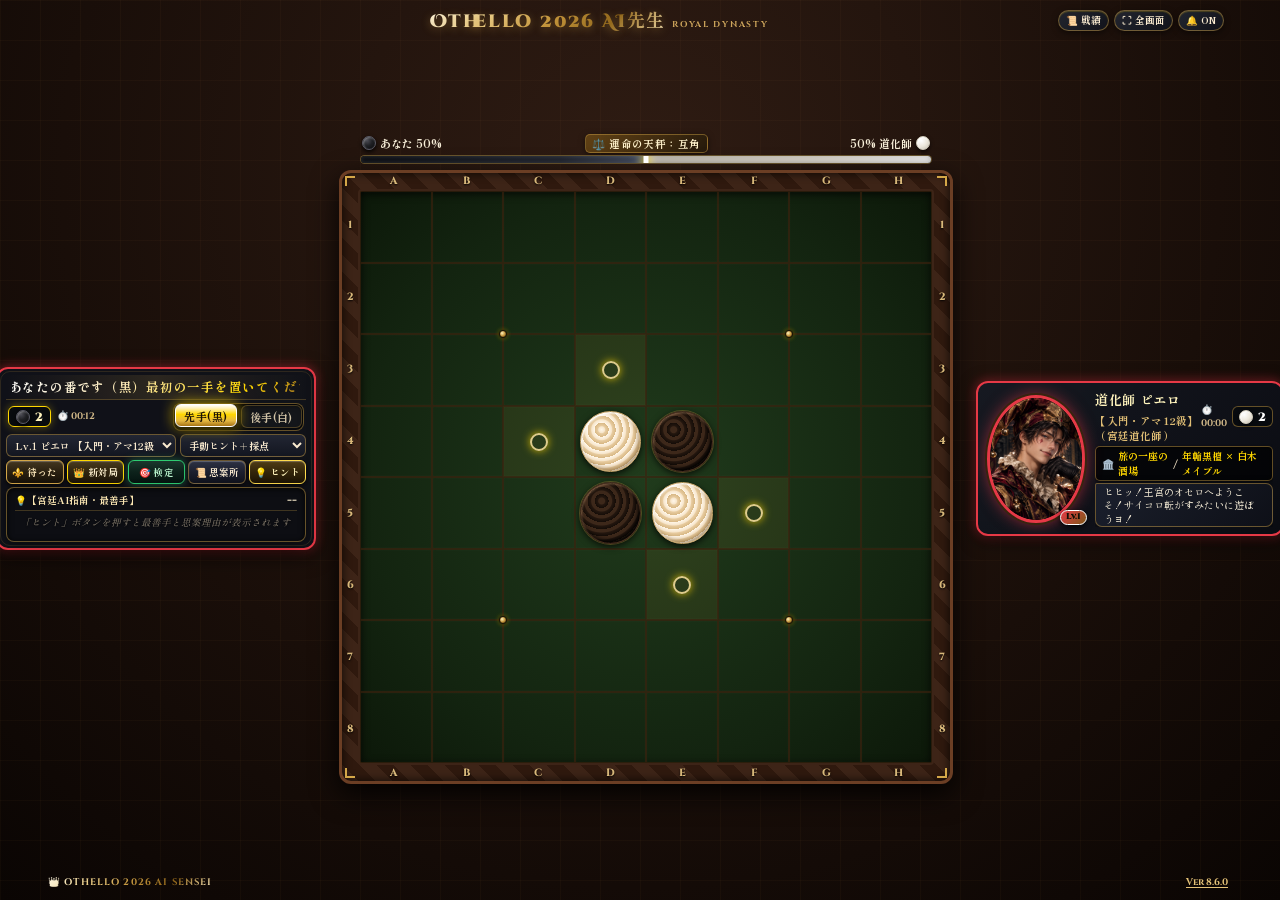
==== index.html @ 52657ac7 "Add files via upload" ====
<!-- ==========================================================================
  【オセロプログラム メインHTML構造】
  ファイル名: othello_ai_sensei.html
  バージョン: Ver 8.6.0 (2026/10/20)
  
  [Ver 8.6.0] 2026/10/20 更新内容:
  - 【プレイヤー即時着手・宮廷思案所全面体系化＆豪傑名鑑エディション】
  - 天秤ゲージのプレイヤー石・相手石を立体ミニ石コンポーネント化し、反転バグを根絶。
  - 対戦相手ゾーンから不要ボタンを撤去し、スマホ画面でのセリフ欠けを完全解消。
  - 「思案中バッジ」をアバター足元の中央へ移設。
  - 宮廷思案所を「操作体系」「序中終盤の心得」「五大奥義」「豪傑画像名鑑」「用語宝典」の5大体系へ全面刷新。
========================================================================== -->

<!DOCTYPE html>
<html lang="ja">
<head>
    <meta charset="UTF-8">
    <meta name="viewport" content="width=device-width, initial-scale=1.0, maximum-scale=1.0, user-scalable=no, viewport-fit=cover">
    <title>Othello 2026 AI先生 - Royal Dynasty Edition</title>

    <!-- 高品位フォント：Cinzel ＋ しっぽり明朝 -->
    <link rel="preconnect" href="https://fonts.googleapis.com">
    <link rel="preconnect" href="https://fonts.gstatic.com">
    <link href="https://fonts.googleapis.com/css2?family=Cinzel:wght@600;700;800;900&family=Cinzel+Decorative:wght@700;900&family=Shippori+Mincho:wght@500;600;700;800;900&display=swap" rel="stylesheet">

    <!-- 外部スタイルシート（完全独立） -->
    <link rel="stylesheet" href="othello_ai_sensei_css.css">
</head>

<body class="stage-theme-1">

    <audio id="bgmAudio" src="the king's entry1.mp3" loop preload="auto"></audio>

    <!-- ミニ解説ポップアップコンテナ -->
    <div id="termPopup" class="term-popup" style="display: none;">
        <div class="term-popup-header">
            <span class="term-popup-title" id="termPopupTitle">💡 用語解説</span>
            <span class="term-popup-close" id="termPopupClose">✕</span>
        </div>
        <div class="term-popup-body" id="termPopupBody">解説テキスト</div>
        <div class="term-popup-actions">
            <button type="button" class="term-popup-drill-btn" id="termPopupDrillBtn">検定で特訓 🎯</button>
            <span class="term-popup-more" id="termPopupMore">思案所宝典へ ➔</span>
        </div>
    </div>

    <header>
        <div class="header-left-space"></div>
        <div class="header-title-wrap">
            <h1 class="main-header-title">Othello 2026 AI先生</h1>
            <span class="header-subtitle">Royal Dynasty</span>
        </div>
        <div class="header-actions">
            <button id="archiveOpenBtn" class="header-btn" type="button" aria-label="戦績録を開く">
                <span>📜</span>
                <span>戦績</span>
            </button>
            <button id="fullscreenBtn" class="header-btn" type="button" aria-label="全画面切替">
                <span id="fsIcon">⛶</span>
                <span id="fsText">全画面</span>
            </button>
            <button id="soundToggleBtn" class="header-btn" type="button" aria-label="音声切替">
                <span id="soundIcon">🔔</span>
                <span id="soundText">ON</span>
            </button>
        </div>
    </header>

    <div class="app-container">
        
        <!-- ゾーン①：対戦相手ゾーン（縦長オーバル肖像＆2行セリフ対応＆アバタータップ人物伝） -->
        <div class="opponent-zone" id="opponentZone">
            <div class="opponent-avatar-wrap" id="opponentAvatarWrap" title="肖像画をタップして人物伝・攻略指南を見る">
                <div class="voice-wave-ring wave-1"></div>
                <div class="voice-wave-ring wave-2"></div>
                <div class="opponent-avatar-frame" id="opponentAvatarFrame">
                    <div class="avatar-img-box" id="avatarImgBox"></div>
                </div>
                <div class="opponent-rank-badge" id="opponentRankBadge">Lv.1</div>
                <div class="opponent-thinking-badge" id="opponentThinkingBadge">⏱️ 思案中...</div>
            </div>

            <div class="opponent-info-wrap">
                <div class="opponent-header-row">
                    <div class="opponent-name-group">
                        <span class="opponent-name" id="opponentName">道化師 ピエロ</span>
                        <span class="opponent-title" id="opponentTitle">【入門・アマ12級】</span>
                    </div>
                    <div class="opponent-stats-group">
                        <span class="opponent-timer" id="opponentTime" title="相手の総消費思考時間">⏱️ 00:00</span>
                        <div class="opponent-score-badge">
                            <div class="mini-piece-stone piece-white" id="opponentPieceIcon"></div>
                            <span id="opponentScore">2</span>
                        </div>
                    </div>
                </div>
                <div class="stage-material-badge" id="stageMaterialBadge">
                    🏛️ <span id="badgeSalonName">旅の酒場</span> / <span id="badgeMaterial">黒檀 × 白木</span>
                </div>
                <div class="opponent-speech-bubble" id="opponentSpeech">
                    <span id="speechText">ヒヒッ！王宮のオセロへようこそ！お手柔らかにネ！</span>
                </div>
            </div>
        </div>

        <!-- ゾーン②：盤面ゾーン -->
        <div class="board-zone">
            <!-- 天秤ゲージ（立体ミニ石コンポーネント化により白黒反転バグ根絶） -->
            <div class="battle-gauge-container gauge-player-black" id="battleGaugeContainer">
                <div class="battle-gauge-header">
                    <span id="battleStatPlayer" class="battle-stat-tag">
                        <div class="mini-piece-stone piece-black" id="battlePiecePlayer"></div>
                        <span id="battleStatPlayerText">あなた 50%</span>
                    </span>
                    <span class="battle-badge" id="battleSituationBadge">⚖️ 運命の天秤：互角</span>
                    <span id="battleStatOpponent" class="battle-stat-tag">
                        <span id="battleStatOpponentText">50% ピエロ</span>
                        <div class="mini-piece-stone piece-white" id="battlePieceOpponent"></div>
                    </span>
                </div>
                <div class="battle-track">
                    <div class="battle-center-mark"></div>
                    <div class="battle-power-player" id="battlePowerPlayer" style="width: 50%;"></div>
                    <div class="battle-power-opponent" id="battlePowerOpponent"></div>
                    <div class="battle-clash-spark" id="battleClashSpark" style="left: 50%;"></div>
                </div>
            </div>

            <div class="dynasty-board-chassis" id="boardChassis">
                <div class="corner-ornament corner-tl"></div>
                <div class="corner-ornament corner-tr"></div>
                <div class="corner-ornament corner-bl"></div>
                <div class="corner-ornament corner-br"></div>
                <div id="moveToast" class="move-toast"></div>
                
                <div class="stage-curtain-banner" id="stageCurtainBanner">
                    <div class="banner-stage-label" id="curtainStageLabel">STAGE 1</div>
                    <div class="banner-salon-title" id="curtainSalonTitle">旅の一座の酒場</div>
                    <div class="banner-relic-sub" id="curtainRelicSub">盤面：オリーブ木目卓 / 石：年輪黒檀 × 白木メイプル</div>
                </div>

                <div id="board">
                    <div class="board-star-dot star-c3"></div>
                    <div class="board-star-dot star-f3"></div>
                    <div class="board-star-dot star-c6"></div>
                    <div class="board-star-dot star-f6"></div>
                </div>
            </div>

            <!-- 📖 盤面動的ビジュアル講義コントロールカード（盤面位置完全固定） -->
            <div class="lecture-control-card" id="lectureControlCard">
                <div class="lecture-header-nav">
                    <div class="lecture-topic-badge" id="lectureTopicBadge">📖 【第1奥義：Xマスの罠と角防衛】盤面講義</div>
                    <span class="lecture-step-indicator" id="lectureStepIndicator">ステップ 0 / 2</span>
                </div>
                <div class="lecture-body-box">
                    <div class="lecture-title-text" id="lectureTitleText">⚠️ 講義：Xマスの罠と角防衛のメカニズム</div>
                    <div class="lecture-desc-text" id="lectureDescText">盤面上で角の斜め前（B2）に打ってしまうと何が起きるか、実演を見てみましょう。</div>
                    <div class="lecture-explain-box" id="lectureExplainBox" style="display:none;"></div>
                </div>
                <div class="lecture-actions-bar">
                    <button type="button" class="lecture-btn-action btn-lecture-play" id="btnLecturePlay" onclick="playCurrentLectureStep()">▶ 実演を再生</button>
                    <button type="button" class="lecture-btn-action btn-lecture-reset" id="btnLectureReset" onclick="resetCurrentLecture()">↺ 最初から</button>
                    <button type="button" class="lecture-btn-action btn-lecture-to-drill" id="btnLectureToDrill" onclick="proceedToDrillFromLecture()">🎯 この奥義の検定を解く ▶</button>
                    <button type="button" class="lecture-btn-action btn-lecture-exit" id="btnLectureExit" onclick="exitLectureMode()">✕ 講義を終了</button>
                </div>
            </div>

            <!-- 🎯 宮廷次の一手検定：盤面解答カード -->
            <div class="drill-control-card" id="drillControlCard">
                <div class="drill-header-nav">
                    <div class="drill-topic-badge" id="drillTopicBadge">🎯 【Xマスの罠と角防衛】（第 1 問 / 全 15 問・基本形）</div>
                    <div class="drill-diff-badge" id="drillDiffBadge">初級・アマ10級</div>
                </div>

                <div class="drill-question-box">
                    <div id="drillQuestionText">Q. 白に角（A1）を献上しない、安全な内側のマスを選んでください（盤面タップ）。</div>
                    <div class="drill-question-sub" id="drillQuestionSub">手番：あなたの黒番（⚫）</div>
                </div>

                <div class="drill-feedback-box" id="drillFeedbackBox">
                    <div id="drillFeedbackTitle" style="font-weight:900; margin-bottom:3px; color:#ffd700;">正解！🎉 完璧な着手理由です！</div>
                    <div id="drillFeedbackReason">解説文が入ります</div>
                </div>

                <div class="drill-actions-bar">
                    <button type="button" class="drill-btn-action drill-btn-retry" id="btnDrillRetry" onclick="resetCurrentDrill()">もう一度やり直す ↺</button>
                    <button type="button" class="drill-btn-action drill-btn-lecture" id="btnDrillBackToLecture" onclick="returnToLectureFromDrill()">📖 盤面講義を見る</button>
                    <button type="button" class="drill-btn-action drill-btn-next-question" id="btnDrillNextQuestion" onclick="advanceNextDrillQuestion()">次の問題へ進む ▶</button>
                    <button type="button" class="drill-btn-action drill-btn-list" id="btnDrillList" onclick="openDrillCourseModal()">検定コース一覧 📋</button>
                    <button type="button" class="drill-btn-action drill-btn-exit" id="btnDrillExit" onclick="exitDrillMode()">対局に戻る ✕</button>
                </div>
            </div>
        </div>

        <!-- ゾーン③：操作ゾーン -->
        <div class="player-control-zone">
            <div class="royal-card" id="normalControlCard">
                <div class="player-status-banner">
                    <div id="status" class="status-human-turn">👑 あなたの番です（黒）最初の一手を置いてください</div>
                </div>

                <div class="player-sub-row">
                    <div class="player-stats-group">
                        <div class="player-score-badge">
                            <div class="mini-piece-stone piece-black" id="playerPieceIcon"></div>
                            <span id="playerScore">2</span>
                        </div>
                        <span class="player-timer" id="playerTime">⏱️ 00:00</span>
                    </div>
                    <div class="color-selector">
                        <button type="button" class="color-btn active" id="btnPlayerBlack">先手(黒)</button>
                        <button type="button" class="color-btn" id="btnPlayerWhite">後手(白)</button>
                    </div>
                </div>

                <div class="action-grid-row1">
                    <select id="characterSelect" aria-label="対戦相手の選択">
                        <option value="1" selected>Lv.1 ピエロ 【入門・アマ12級】</option>
                        <option value="2">Lv.2 コレット 【初級入門・アマ9級】</option>
                        <option value="3">Lv.3 ルカ 【初級・アマ7級】</option>
                        <option value="4">Lv.4 ニコラ 【初中級・アマ4級】</option>
                        <option value="5">Lv.5 ローラン 【中級・アマ2級】</option>
                        <option value="6">Lv.6 ジュリアン 【中上級・アマ1級】</option>
                        <option value="7">Lv.7 エリザベート 【上級・アマ初段】</option>
                        <option value="8">Lv.8 フェルディナント 【強豪有段・アマ三段】</option>
                        <option value="9">Lv.9 ヴォルフガング 【宮廷最強・アマ五段】</option>
                        <option value="10">Lv.10 オルレアン 【神域・全国名人】</option>
                    </select>

                    <select id="hintMode" aria-label="学習モード">
                        <option value="manual" selected>手動ヒント＋採点</option>
                        <option value="always">常時ヒント＋採点</option>
                        <option value="off">完全OFF(真剣勝負)</option>
                    </select>
                </div>

                <div class="action-grid-row2">
                    <button id="undoButton" class="btn-royal" type="button">⚜️ 待った</button>
                    <button id="restartButton" class="btn-royal" type="button">👑 新対局</button>
                    <button id="btnOpenDrillMain" class="btn-royal" type="button" onclick="openDrillCourseModal()">🎯 検定</button>
                    <button id="guideButton" class="btn-royal" type="button">📜 思案所</button>
                    <button id="hintButton" class="btn-royal" type="button">💡 ヒント</button>
                </div>

                <div class="hint-fixed-display" id="hintFixedDisplay">
                    <div class="hint-fixed-header">
                        <div class="hint-badge-tag" id="hintBadgeTag">💡【宮廷AI指南・最善手】</div>
                        <div class="hint-target-coord" id="hintCoordText">--</div>
                    </div>
                    <div class="hint-elegant-gold-text" id="hintBodyText">
                        <div class="hint-placeholder-text">「ヒント」ボタンを押すと最善手と思案理由が表示されます</div>
                    </div>
                </div>
            </div>

            <!-- 棋譜検証パネル -->
            <div class="review-mode-panel" id="reviewModePanel">
                <div class="review-header-row">
                    <div class="review-step-label">🔍【棋譜検証モード】</div>
                    <div class="review-turn-info" id="reviewTurnInfo">第 0 手 / 全 0 手</div>
                </div>
                <div class="review-context-box" id="reviewContextBox">
                    一手ずつ手筋を振り返り、前後の因果関係と正解手を検証できます。
                </div>
                <div class="review-controls-row1">
                    <button type="button" class="btn-review-nav" id="btnReviewPrev">◀ 1手前（Before）</button>
                    <button type="button" class="btn-review-nav" id="btnReviewNext">次の一手（After） ▶</button>
                </div>
                <div class="review-controls-row2">
                    <button type="button" class="btn-review-nav btn-jump-best" id="btnJumpGood">🎯 分岐点へ</button>
                    <button type="button" class="btn-review-nav btn-jump-bad" id="btnJumpBad">⚠️ 悪手へ</button>
                    <button type="button" class="btn-review-nav btn-review-exit" id="btnReviewExit">👑 会見へ戻る</button>
                </div>
            </div>
        </div>

    </div>

    <!-- 📜 豪傑人物伝・攻略指南モーダル（アバタータップで展開） -->
    <div id="charProfileModal" class="royal-result-modal">
        <div class="royal-result-card" style="max-width: 480px;">
            <div class="guide-header">
                <h2 id="profileCharNameHeader">道化師 ピエロ 人物伝</h2>
                <button type="button" class="modal-close-btn" onclick="closeCharProfileModal()">✕</button>
            </div>
            <div class="profile-modal-body">
                <div class="profile-avatar-row">
                    <div class="profile-avatar-frame" id="profileAvatarBox"></div>
                    <div class="profile-header-info">
                        <div class="profile-title-badge" id="profileTitleBadge">【入門・アマ12級】宮廷道化師</div>
                        <div class="profile-salon-badge" id="profileSalonBadge">🏛️ 旅の一座の酒場</div>
                        <div class="profile-material-badge" id="profileMaterialBadge">石：年輪黒檀 × 白木メイプル</div>
                    </div>
                </div>
                <div class="profile-card-section">
                    <div class="profile-section-title">👑【人物伝・生い立ち】</div>
                    <div class="profile-section-text" id="profileBioText">人物伝テキスト</div>
                </div>
                <div class="profile-card-section tactics-highlight">
                    <div class="profile-section-title">⚔️【棋風と攻略の指南】</div>
                    <div class="profile-section-text" id="profileTacticsText">攻略法テキスト</div>
                </div>
            </div>
            <div class="result-actions" style="margin-top: 10px;">
                <button type="button" class="result-btn-gold" onclick="closeCharProfileModal()">盤面に戻る ✕</button>
            </div>
        </div>
    </div>

    <!-- 📋 宮廷検定コース一覧モーダル（五大奥義カテゴリー階層フレーム） -->
    <div id="drillCourseModal" class="dynasty-overlay">
        <div class="dynasty-modal">
            <div class="guide-header">
                <h2>🎯 宮廷オセロアカデミー（講義 ＆ 五大奥義検定）</h2>
                <button type="button" class="modal-close-btn" onclick="closeDrillCourseModal()">✕</button>
            </div>
            <div style="font-size:11px; color:#ecd08c; margin-bottom:8px; line-height:1.5;">
                初心者が確実に上達できるよう、まずは<b>【📖 盤面講義】</b>で石の動きと理由を目で見て理解し、その後に<b>【🎯 検定問題（基本・反転・応用）】</b>で実戦力をチェックする二段階教育体系です。
            </div>
            <div class="drill-course-list" id="drillCourseList"></div>
        </div>
    </div>

    <!-- 🏆 免許皆伝・合格証モーダル -->
    <div id="drillCertificateModal" class="royal-result-modal">
        <div class="royal-result-card">
            <div class="cert-border-box">
                <div class="cert-header-title">🏆 免許皆伝・合格之証</div>
                <div class="cert-seal-badge">👑 宮廷オセロ検定 最高位初段</div>
                <p class="cert-body-text">
                    貴殿は宮廷が誇る五大奥義<br>
                    <b>【Xマスの防衛・壁の回避・至高の中割り・ウイング破り・パリティの独占】</b><br>
                    の全15問に及ぶ類題検定を見事完全制覇し、オセロの真髄を完全に体得したことをここに証します。
                </p>
                <div style="font-size:10px; color:#ffd700; font-weight:800; margin-top:6px;">
                    この知謀をもってすれば、神域たるLv.10老賢王オルレアンをも必ずや打ち破れましょう！
                </div>
            </div>
            <div class="result-actions">
                <button type="button" class="result-btn-gold" onclick="closeCertificateAndChallengeKing()">
                    👑 神域の老賢王オルレアン（Lv.10）に真剣勝負を挑む！
                </button>
                <button type="button" class="result-btn-dark" onclick="closeCertificateModal()">
                    対局盤面に戻る ✕
                </button>
            </div>
        </div>
    </div>

    <!-- 👑 王宮戦後会見モーダル -->
    <div id="royalResultModal" class="royal-result-modal">
        <div class="royal-result-card">
            <div class="result-main-title" id="resultMainTitle">👑 完全勝利 (VICTORY)</div>

            <div class="result-avatar-container">
                <div class="opponent-status-tag tag-opponent-surrendered" id="opponentStatusTag">
                    【対戦相手】道化師 ピエロ（降参・完敗）
                </div>
                <div class="result-avatar-frame" id="resultAvatarFrame"></div>
                <div class="result-char-name-badge" id="resultCharNameBadge">道化師 ピエロ 【入門・アマ12級】</div>
            </div>

            <div class="result-quote-card" id="resultQuoteBox">
                「参った参った〜！ さすが貴方様、完敗でゴザイマス！」
            </div>

            <div class="result-stats-card">
                <div class="stats-col">
                    <span class="stats-col-title">最終盤面制圧</span>
                    <span class="stats-col-val" id="resultStonesDetail">⚫ 42 vs 22 ⚪</span>
                </div>
                <div class="stats-col">
                    <span class="stats-col-title">費やした思考時間</span>
                    <span class="stats-col-val" id="resultTimesDetail">01:24 / 00:48</span>
                </div>
            </div>

            <!-- 📜 AI戦局総括ストーリータイムライン -->
            <div class="ai-tactics-carte">
                <div class="carte-header">
                    <span>📜 宮廷AI戦局総括（一局の航跡・ストーリー）</span>
                </div>
                
                <div class="carte-hint-advice" id="carteHintAdvice" style="display:none;"></div>

                <div id="carteStoryTimeline" class="carte-story-timeline"></div>
            </div>

            <div class="result-actions">
                <div class="result-main-btn-row">
                    <button type="button" class="result-btn-gold" id="btnResultAdvance" style="flex:1;">
                        <span id="btnAdvanceIcon">⚔️</span>
                        <span id="btnAdvanceText">次の強敵へ挑む</span>
                    </button>
                </div>
                <button type="button" class="result-btn-dark" id="btnStartReview">🔍 盤面をじっくり検証する（棋譜再生）</button>
                <button type="button" class="result-btn-dark" id="btnResultArchive" style="border-color:#ffd700; color:#fff4bd;">📜 王宮戦績録を開く（成績一覧）</button>
            </div>
        </div>
    </div>

    <!-- 👑 栄光の戴冠式モーダル -->
    <div id="endingModal" class="royal-result-modal">
        <div class="royal-result-card">
            <div class="ending-hero-title">🏆 GRAND TRIUMPH</div>
            <div style="font-size:13px; font-weight:800; color:#ffd700; margin-bottom:4px;">全宮廷10大豪傑制覇・栄光の戴冠式</div>
            <p style="font-size:11px; color:#e0d3bc; line-height:1.5; margin-bottom:8px;">
                AIの指南に一切頼ることなく、己の知謀のみで至高の老賢王オルレアンをも打ち破り、貴方様は王国の頂点たる「真のオセロ覇王」へと戴冠いたしました！
            </p>

            <div class="ending-tribute-grid">
                <div class="tribute-card">
                    <div class="tribute-img"><img src="images/char1.png" alt="ピエロ" onerror="this.src='';this.parentElement.textContent='🃏'"></div>
                    <div class="tribute-name">ピエロ</div>
                    <div class="tribute-msg">「本物の天才でゴザイマス！」</div>
                </div>
                <div class="tribute-card">
                    <div class="tribute-img"><img src="images/char2.png" alt="コレット" onerror="this.src='';this.parentElement.textContent='🎀'"></div>
                    <div class="tribute-name">コレット</div>
                    <div class="tribute-msg">「お城の歴史に残りますっ！」</div>
                </div>
                <div class="tribute-card">
                    <div class="tribute-img"><img src="images/char7.png" alt="ルカ" onerror="this.src='';this.parentElement.textContent='🌱'"></div>
                    <div class="tribute-name">ルカ</div>
                    <div class="tribute-msg">「最高の薔薇を捧げます！」</div>
                </div>
                <div class="tribute-card">
                    <div class="tribute-img"><img src="images/char8.png" alt="ニコラ" onerror="this.src='';this.parentElement.textContent='🔮'"></div>
                    <div class="tribute-name">ニコラ</div>
                    <div class="tribute-msg">「完全無欠の知の極致です！」</div>
                </div>
                <div class="tribute-card">
                    <div class="tribute-img"><img src="images/char3.png" alt="ローラン" onerror="this.src='';this.parentElement.textContent='⚔️'"></div>
                    <div class="tribute-name">ローラン</div>
                    <div class="tribute-msg">「我が剣を捧げよう！」</div>
                </div>
                <div class="tribute-card">
                    <div class="tribute-img"><img src="images/char9.png" alt="ジュリアン" onerror="this.src='';this.parentElement.textContent='🪕'"></div>
                    <div class="tribute-name">ジュリアン</div>
                    <div class="tribute-msg">「覇王の詩を歌い継ぎます。」</div>
                </div>
                <div class="tribute-card">
                    <div class="tribute-img"><img src="images/char4.png" alt="エリザベート" onerror="this.src='';this.parentElement.textContent='🌹'"></div>
                    <div class="tribute-name">エリザベート</div>
                    <div class="tribute-msg">「今宵は貴方様の宴ですわ。」</div>
                </div>
                <div class="tribute-card">
                    <div class="tribute-img"><img src="images/char10.png" alt="フェルディナント" onerror="this.src='';this.parentElement.textContent='🛡️'"></div>
                    <div class="tribute-name">フェルディナント</div>
                    <div class="tribute-msg">「王国全軍、貴殿に従おう！」</div>
                </div>
                <div class="tribute-card">
                    <div class="tribute-img"><img src="images/char5.png" alt="ヴォルフガング" onerror="this.src='';this.parentElement.textContent='📜'"></div>
                    <div class="tribute-name">ヴォルフガング</div>
                    <div class="tribute-msg">「冷徹な知略の極み、敬服す。」</div>
                </div>
                <div class="tribute-card">
                    <div class="tribute-img"><img src="images/char6.png" alt="オルレアン" onerror="this.src='';this.parentElement.textContent='👑'"></div>
                    <div class="tribute-name">オルレアン</div>
                    <div class="tribute-msg">「余の玉座を託そうぞ！」</div>
                </div>
            </div>

            <button type="button" class="result-btn-gold" id="btnRestartFromBeginning" style="width:100%;">
                👑 王国を巡る新たな旅へ（Lv.1 ピエロから凱旋対局）
            </button>
        </div>
    </div>

    <!-- 📜 王宮戦績録モーダル -->
    <div id="archiveOverlay" class="dynasty-overlay">
        <div id="archiveModal" class="dynasty-modal">
            <div class="guide-header">
                <h2>📜 王宮戦績録（Dynasty Archives）</h2>
                <button id="archiveCloseButton" class="modal-close-btn" type="button">✕</button>
            </div>

            <div class="archive-summary-container">
                <div class="archive-stats-row">
                    <div class="archive-stat-box">
                        <span class="archive-stat-lbl">通算戦績（自力勝率）</span>
                        <span class="archive-stat-val" id="archStatWinrate">0戦 0%</span>
                    </div>
                    <div class="archive-stat-box">
                        <span class="archive-stat-lbl">勝 - 敗 - 分</span>
                        <span class="archive-stat-val" id="archStatWld">0-0-0</span>
                    </div>
                    <div class="archive-stat-box">
                        <span class="archive-stat-lbl">現在 / 最高連勝</span>
                        <span class="archive-stat-val" id="archStatStreak">0 / 0連勝</span>
                    </div>
                    <div class="archive-stat-box">
                        <span class="archive-stat-lbl">平均最善手率</span>
                        <span class="archive-stat-val" id="archStatBestRate">0.0%</span>
                    </div>
                </div>

                <div style="font-size:10px; font-weight:800; color:#ffd700; margin-top:2px;">
                    ⚔️ 10大豪傑 真剣勝負（ヒントなし）完全制覇の勲章
                </div>
                <div class="archive-crown-grid" id="archiveCrownGrid"></div>
            </div>

            <div class="archive-toolbar">
                <div class="archive-toolbar-row1">
                    <select id="archFilterOpponent" aria-label="対戦相手フィルター">
                        <option value="all">全対戦相手</option>
                        <option value="1">Lv.1 ピエロ</option>
                        <option value="2">Lv.2 コレット</option>
                        <option value="3">Lv.3 ルカ</option>
                        <option value="4">Lv.4 ニコラ</option>
                        <option value="5">Lv.5 ローラン</option>
                        <option value="6">Lv.6 ジュリアン</option>
                        <option value="7">Lv.7 エリザベート</option>
                        <option value="8">Lv.8 フェルディナント</option>
                        <option value="9">Lv.9 ヴォルフガング</option>
                        <option value="10">Lv.10 オルレアン</option>
                    </select>

                    <select id="archFilterMode" aria-label="形式フィルター">
                        <option value="all">全挑戦形式</option>
                        <option value="genuine">⚔️ 真剣勝負のみ</option>
                        <option value="hinted">💡 指南受講のみ</option>
                    </select>
                </div>

                <div class="archive-toolbar-row2">
                    <div class="archive-toolbar-row2-left">
                        <select id="archFilterResult" aria-label="結果フィルター">
                            <option value="all">全勝敗</option>
                            <option value="win">👑 勝利のみ</option>
                            <option value="lose">🥀 敗北のみ</option>
                        </select>

                        <select id="archSortOrder" aria-label="ソート順">
                            <option value="date-desc">日時：新しい順 ▼</option>
                            <option value="date-asc">日時：古い順 ▲</option>
                            <option value="diff-desc">石差：大差順 ▼</option>
                            <option value="best-desc">精度：最善手率順 ▼</option>
                        </select>
                    </div>

                    <button type="button" class="btn-clear-archive" id="btnArchiveClear">🗑️ 履歴初期化</button>
                </div>
            </div>

            <div class="archive-table-wrap">
                <table class="archive-table">
                    <colgroup>
                        <col class="col-date">
                        <col class="col-opp">
                        <col class="col-color">
                        <col class="col-title">
                        <col class="col-score">
                        <col class="col-mode">
                        <col class="col-acc">
                        <col class="col-time">
                    </colgroup>
                    <thead>
                        <tr>
                            <th>対局日時</th>
                            <th>対戦相手</th>
                            <th>手番</th>
                            <th>勝敗・称号</th>
                            <th>スコア</th>
                            <th style="text-align:center;">形式</th>
                            <th>精度(AI一致)</th>
                            <th>時間 / 手数</th>
                        </tr>
                    </thead>
                    <tbody id="archiveTableBody"></tbody>
                </table>
            </div>
        </div>
    </div>

    <!-- 📜 宮廷思案所モーダル（5大体系タブ全面刷新） -->
    <div id="guideOverlay" class="dynasty-overlay">
        <div id="guideModal" class="dynasty-modal">
            <div class="guide-header">
                <h2>📜 宮廷思案所（Royal Compendium）</h2>
                <button id="guideCloseButton" class="modal-close-btn" type="button">✕</button>
            </div>
            <div class="manual-tabs">
                <button type="button" class="manual-tab-btn active" data-tab="tab-ops">👑 操作体系</button>
                <button type="button" class="manual-tab-btn" data-tab="tab-tips">📖 序中終盤の心得</button>
                <button type="button" class="manual-tab-btn" data-tab="tab-academy">🎯 五大奥義講義</button>
                <button type="button" class="manual-tab-btn" data-tab="tab-gallery">👥 豪傑名鑑</button>
                <button type="button" class="manual-tab-btn" data-tab="tab-terms">📚 用語・定石宝典</button>
            </div>
            
            <!-- 第1タブ【👑 操作体系と画面の歩き方】 -->
            <div id="tab-ops" class="manual-tab-content active">
                <div id="opsGuideContainer" class="guide-cards-list"></div>
            </div>

            <!-- 第2タブ【📖 初心者脱出！序中終盤の心得＆上達ロードマップ】 -->
            <div id="tab-tips" class="manual-tab-content">
                <div class="manual-card-highlight">
                    <div style="font-size:12px; font-weight:900; color:#ffd700; margin-bottom:4px;">
                        👑 初心者が最短で勝てるようになる「三段階の王道戦略」
                    </div>
                    <div style="font-size:10px; color:#f2e9d2; line-height:1.4;">
                        オセロは序盤、中盤、終盤で「目指すべきゴール」が180度変わります。この3つの心得を胸に刻むだけで、あなたの勝率は劇的に跳ね上がります。
                    </div>
                </div>
                <div id="strategyPhasesContainer" class="guide-cards-list" style="margin-top:8px;"></div>
                <div style="margin-top:10px;">
                    <div style="font-size:11.5px; font-weight:900; color:#ffd700; margin-bottom:5px;">
                        📈 初心者から神域（名人）への完全上達ロードマップ
                    </div>
                    <div id="strategyRoadmapContainer" class="roadmap-cards-list"></div>
                </div>
            </div>

            <!-- 第3タブ【🎯 五大奥義 盤面講義＆検定】 -->
            <div id="tab-academy" class="manual-tab-content">
                <div class="manual-card">
                    <div class="manual-card-title">
                        <span>⚠️ 第1奥義：Xマスの罠と角防衛</span>
                        <button type="button" class="btn-inline-drill" onclick="startLectureMode('lec-1')">盤面講義を見る 📖</button>
                    </div>
                    <div>角が空いている時に斜め前（Xマス）に打つと相手に角を献上してしまいます。盤面でアニメーション実演を見ながら理由を学びましょう。</div>
                </div>
                <div class="manual-card">
                    <div class="manual-card-title">
                        <span>🧱 第2奥義：壁の回避と外側警戒</span>
                        <button type="button" class="btn-inline-drill" onclick="startLectureMode('lec-2')">盤面講義を見る 📖</button>
                    </div>
                    <div>石をたくさん取ると外側に一直線の「壁」ができ、相手の足場を急増させてしまいます。盤面で危険性を体感します。</div>
                </div>
                <div class="manual-card">
                    <div class="manual-card-title">
                        <span>🌱 第3奥義：至高の手筋「中割り」</span>
                        <button type="button" class="btn-inline-drill" onclick="startLectureMode('lec-3')">盤面講義を見る 📖</button>
                    </div>
                    <div>内側の石だけを1枚めくり、相手の選択肢をゼロへと追い込むオセロ最強の基本手筋の神髄を盤面で学びます。</div>
                </div>
                <div class="manual-card">
                    <div class="manual-card-title">
                        <span>💎 第4奥義：Cマスの罠とウイング破り</span>
                        <button type="button" class="btn-inline-drill" onclick="startLectureMode('lec-4')">盤面講義を見る 📖</button>
                    </div>
                    <div>相手のウイングの隙間にあえてCマスからクサビを打ち込み、角を確定強奪する高度な辺の攻防を実演します。</div>
                </div>
                <div class="manual-card">
                    <div class="manual-card-title">
                        <span>⚖️ 第5奥義：終盤の絶対法則「パリティ」</span>
                        <button type="button" class="btn-inline-drill" onclick="startLectureMode('lec-5')">盤面講義を見る 📖</button>
                    </div>
                    <div>「偶数空きは相手から、奇数空きは自分から」。終盤の最後の一手を独占する必勝の偶数理論を盤面で実演します。</div>
                </div>
            </div>

            <!-- 第4タブ【👥 宮廷豪傑名鑑（全10豪傑 画像入り一覧ギャラリー）】 -->
            <div id="tab-gallery" class="manual-tab-content">
                <div style="font-size:11px; color:#ecd08c; margin-bottom:8px;">
                    王宮に集う全10大豪傑の肖像画名鑑です。「対戦する ⚔️」を押すと、その豪傑と即座に対局できます。
                </div>
                <div id="charGalleryList" class="char-gallery-grid"></div>
            </div>

            <!-- 第5タブ【📚 オセロ用語・定石の宝典】 -->
            <div id="tab-terms" class="manual-tab-content">
                <div class="manual-card" id="term-sec-board">
                    <div class="manual-card-title">
                        <span>🎯 盤面エリアの名称と急所</span>
                        <button type="button" class="btn-inline-drill" onclick="startLectureMode('lec-1')">講義 📖</button>
                    </div>
                    <div style="margin-bottom:6px;">
                        <b>👑 四隅（角・隅）：</b>A1, A8, H1, H8の4箇所。一度取ると絶対に相手にひっくり返されない、オセロ最大の要塞。
                    </div>
                    <div style="margin-bottom:6px;">
                        <b>⚠️ Xマス（エックス）：</b>B2, G2, B7, G7の4箇所。角の斜め前にある最危険マス。角が空いている時にここに打つと、相手に角を即座に取られてしまいます。
                    </div>
                    <div>
                        <b>⚠️ Cマス（シー）：</b>角に縦横で隣接する8箇所（A2, B1, G1, H2等）。不用意に打つと相手に角へ潜り込む足場を与えてしまいます。
                    </div>
                </div>

                <div class="manual-card" id="term-sec-tactics">
                    <div class="manual-card-title">
                        <span>⚔️ オセロ戦術の専門用語</span>
                        <button type="button" class="btn-inline-drill" onclick="startLectureMode('lec-3')">講義 📖</button>
                    </div>
                    <div style="margin-bottom:6px;">
                        <b>🌱 中割り（なかわり）：</b>既に相手の石に囲まれている「内側の石」だけを返す着手。外側に自分の石が露出しないため、相手に打てるマスを与えません。
                    </div>
                    <div style="margin-bottom:6px;">
                        <b>🧱 壁（かべ）：</b>外側に自分の石がずらりと一直線に並んでしまうこと。相手に無数の足場を与えてしまうため、敗着の典型とされます。
                    </div>
                    <div style="margin-bottom:6px;">
                        <b>📉 開放度（かいほうど）：</b>打った石の周りにある「空きマスの数」。開放度が低い手ほど好手とされます。
                    </div>
                    <div>
                        <b>⚖️ パリティ（偶数理論）：</b>オセロ終盤の絶対法則。偶数空きエリアは相手に先に打たせ、奇数空きエリアは自分が先に打つことで最後の一手を独占できます。
                    </div>
                </div>
            </div>
        </div>
    </div>

    <!-- 歴代バージョン年代記 -->
    <div id="versionOverlay" class="dynasty-overlay">
        <div id="versionModal" class="dynasty-modal">
            <div class="guide-header">
                <h2>📜 歴代バージョン年代記（Chronicle）</h2>
                <button id="versionCloseButton" class="modal-close-btn" type="button">✕</button>
            </div>
            <div class="chronicle-timeline" id="chronicleTimeline"></div>
        </div>
    </div>

    <!-- フッター -->
    <footer class="app-footer">
        <div class="footer-brand"><span>👑 OTHELLO 2026 AI SENSEI</span></div>
        <div class="footer-version" id="versionBadge" title="歴代バージョン年代記を開く">Ver 8.6.0</div>
    </footer>

    <div class="bottom-safe-space"></div>

    <!-- 外部スクリプト読み込み（データモジュール ➔ ロジック本体） -->
    <script src="othello_data.js"></script>
    <script src="othello_ai_sensei_js.js"></script>
</body>
</html>
---- othello_ai_sensei_css.css ----
/* ==========================================================================
  【オセロプログラム スタイルシート（バロック王朝美術デザイン）】
  ファイル名: othello_ai_sensei_css.css
  バージョン: Ver 8.6.0 (2026/10/20)
  
  [Ver 8.6.0] 2026/10/20 更新内容:
  - 【プレイヤー即時着手・宮廷思案所全面体系化＆豪傑名鑑エディション】
  - 「⏱️ 思案中...」バッジの配置をアバター足元の中央（Lvバッジと非干渉）へ移設。
  - 対戦相手ゾーンのセリフ枠を flex-shrink: 0 化し、スマホ画面でのセリフ欠け・潰れを完全解消。
  - 盤面講義コントロールカードの全体高さを固定枠化し、解説スクロールによる盤面上下動を完全根絶。
  - 宮廷思案所新体系（操作体系、序中終盤の心得、上達ロードマップ、豪傑名鑑ギャラリー）のスタイルを追加。
  - 天秤ゲージの立体ミニ石（.mini-piece-stone）のコンポーネント配置を最適化。
========================================================================== */

* {
    box-sizing: border-box;
    margin: 0;
    padding: 0;
    -webkit-tap-highlight-color: transparent;
    user-select: none;
    -webkit-user-select: none;
}

:root {
    --royal-gold: linear-gradient(135deg, #fff9e6 0%, #ecd08c 25%, #c5973e 50%, #8c6218 75%, #f7e6ba 100%);
    --royal-gold-bright: linear-gradient(135deg, #ffffff 0%, #fae6b2 40%, #ffd700 80%, #aa7a22 100%);
    --pure-gold-btn: linear-gradient(180deg, #ffffff 0%, #fff1ba 15%, #ffd700 45%, #e5b842 75%, #a67314 100%);
    --gold-border: rgba(212, 167, 72, 0.45);
    --gold-glow: rgba(212, 167, 72, 0.35);
    --panel-bg: rgba(16, 19, 26, 0.94);
    --amber-accent: #e5b842;
    --frame-pad: clamp(8px, 2.2vw, 16px);
    --char-accent: #e63946;
    --char-glow: rgba(230, 57, 70, 0.65);
    --dynasty-bg: radial-gradient(circle at 50% 15%, #181c26 0%, #0c0e14 50%, #050508 100%);

    /* ステージ動的バインド変数（Lv.1 デフォルト） */
    --st-bg-pattern: linear-gradient(rgba(255, 180, 100, 0.05) 1px, transparent 1px), linear-gradient(90deg, rgba(255, 180, 100, 0.05) 1px, transparent 1px);
    --st-bg-size: 40px 40px;
    --st-chassis-bg: repeating-linear-gradient(45deg, #3d2417, #3d2417 12px, #2f190e 12px, #2f190e 24px);
    --st-chassis-border: 3px solid #6b3e24;
    --st-chassis-shadow: 0 10px 28px rgba(0,0,0,0.9), inset 0 0 10px rgba(0,0,0,0.8);
    --st-board-bg: radial-gradient(circle at 50% 50%, #203b1c 0%, #132410 70%, #0c1809 100%);
    --st-board-border: #3d2417;
    --st-board-shadow: inset 0 2px 10px rgba(0, 0, 0, 0.9);
    --st-cell-border: rgba(60, 35, 15, 0.65);
    --st-b-stone-bg: repeating-radial-gradient(circle at 35% 30%, #3d281a 0px, #3d281a 3px, #23160e 4px, #150d08 7px);
    --st-b-stone-shadow: inset 1px 1.5px 2px rgba(255, 200, 150, 0.3), inset -2px -2.5px 4px rgba(0,0,0,0.95), 0 0 0 1px rgba(212,167,72,0.3);
    --st-b-stone-border: 1px solid #4a3020;
    --st-w-stone-bg: repeating-radial-gradient(circle at 35% 30%, #fff6e8 0px, #f7e6cc 3px, #e7cb9f 4px, #d8b885 7px);
    --st-w-stone-shadow: inset 1px 1.5px 2px #ffffff, inset -2px -2.5px 4px rgba(110, 80, 40, 0.5);
    --st-w-stone-border: 1px solid #c9a76d;
    --st-edge-rim: linear-gradient(90deg, #1b1109 0%, #3b2518 49%, #b59261 51%, #fcedd7 100%);
}

::-webkit-scrollbar { width: 5px; height: 5px; }
::-webkit-scrollbar-track { background: rgba(8, 10, 15, 0.7); border-radius: 4px; }
::-webkit-scrollbar-thumb { background: linear-gradient(180deg, #c5973e 0%, #684814 100%); border-radius: 4px; border: 1px solid rgba(255, 240, 200, 0.2); }

html, body {
    width: 100%; height: 100%; height: 100dvh; max-height: 100dvh;
    overflow: hidden; overscroll-behavior: none; touch-action: manipulation;
    background: var(--dynasty-bg); color: #f7eed8;
    font-family: 'Shippori Mincho', "Yu Mincho", "Hiragino Mincho ProN", serif;
    -webkit-font-smoothing: antialiased; transition: background 0.8s ease-in-out;
    position: fixed; inset: 0;
}

body {
    display: flex; flex-direction: column; justify-content: space-between; align-items: center;
    padding: env(safe-area-inset-top, 2px) env(safe-area-inset-right, 2px) 0 env(safe-area-inset-left, 2px);
    position: relative;
}

body.modal-open-lock { overflow: hidden !important; touch-action: none !important; }

body::before {
    content: ""; position: fixed; inset: 0; background-image: var(--st-bg-pattern);
    background-size: var(--st-bg-size); pointer-events: none; z-index: 0;
    transition: all 0.8s ease; opacity: 0.6;
}

/* 全10ステージ美術テーマ（集約最適化版） */
body.stage-theme-1 {
    --dynasty-bg: radial-gradient(circle at 50% 20%, #2f1c13 0%, #190e09 60%, #0a0503 100%);
    --st-bg-pattern: linear-gradient(rgba(255, 180, 100, 0.05) 1px, transparent 1px), linear-gradient(90deg, rgba(255, 180, 100, 0.05) 1px, transparent 1px);
    --st-bg-size: 40px 40px; --st-chassis-bg: repeating-linear-gradient(45deg, #3d2417, #3d2417 12px, #2f190e 12px, #2f190e 24px);
    --st-chassis-border: 3px solid #6b3e24; --st-board-bg: radial-gradient(circle at 50% 50%, #203b1c 0%, #132410 70%, #0c1809 100%);
    --st-board-border: #3d2417; --st-cell-border: rgba(60, 35, 15, 0.65);
    --st-b-stone-bg: repeating-radial-gradient(circle at 35% 30%, #3d281a 0px, #3d281a 3px, #23160e 4px, #150d08 7px);
    --st-b-stone-border: 1px solid #4a3020; --st-w-stone-bg: repeating-radial-gradient(circle at 35% 30%, #fff6e8 0px, #f7e6cc 3px, #e7cb9f 4px, #d8b885 7px);
    --st-w-stone-border: 1px solid #c9a76d; --st-edge-rim: linear-gradient(90deg, #1b1109 0%, #3b2518 49%, #b59261 51%, #fcedd7 100%);
}

body.stage-theme-2 {
    --dynasty-bg: radial-gradient(circle at 50% 15%, #102a28 0%, #081a18 55%, #030c0b 100%);
    --st-bg-pattern: radial-gradient(circle at 50% 50%, rgba(42, 157, 143, 0.12) 2px, transparent 2px);
    --st-bg-size: 28px 28px; --st-chassis-bg: linear-gradient(135deg, #1e3a35 0%, #10221f 50%, #0a1715 100%);
    --st-chassis-border: 3px solid #36665c; --st-board-bg: radial-gradient(circle at 50% 50%, #1e4d46 0%, #133630 70%, #0b221e 100%);
    --st-board-border: #0c1a17; --st-cell-border: rgba(30, 80, 70, 0.6);
    --st-b-stone-bg: radial-gradient(circle at 35% 25%, #3c4f52 0%, #192325 35%, #080d0e 80%);
    --st-b-stone-border: 1px solid rgba(80, 140, 130, 0.5); --st-w-stone-bg: radial-gradient(circle at 35% 25%, #ffffff 0%, #f2faf8 40%, #cce5df 80%, #a8cfc6 100%);
    --st-w-stone-border: 1px solid #d4ece5; --st-edge-rim: linear-gradient(90deg, #091312 0%, #1b332f 49%, #62968b 51%, #f0faf7 100%);
}

body.stage-theme-3 {
    --dynasty-bg: radial-gradient(circle at 50% 20%, #162a1c 0%, #0c1810 60%, #040805 100%);
    --st-bg-pattern: radial-gradient(circle at 50% 50%, rgba(82, 183, 136, 0.1) 2px, transparent 2px);
    --st-bg-size: 32px 32px; --st-chassis-bg: linear-gradient(135deg, #2d4a36 0%, #1b2e21 50%, #0e1a12 100%);
    --st-chassis-border: 3px solid #407553; --st-board-bg: radial-gradient(circle at 50% 50%, #244630 0%, #162e1f 70%, #0a170f 100%);
    --st-board-border: #122418; --st-cell-border: rgba(45, 95, 60, 0.6);
    --st-b-stone-bg: radial-gradient(circle at 35% 25%, #2d5a3f 0%, #143020 45%, #05120a 90%);
    --st-b-stone-border: 1.5px solid #3b7a54; --st-w-stone-bg: radial-gradient(circle at 35% 25%, #ffffff 0%, #f7f3e4 35%, #eedfa6 75%, #d6bd6d 100%);
    --st-w-stone-border: 1.5px solid #ebd793; --st-edge-rim: linear-gradient(90deg, #07140c 0%, #1f422b 49%, #5db37e 51%, #f4faee 100%);
}

body.stage-theme-4 {
    --dynasty-bg: radial-gradient(circle at 50% 15%, #231633 0%, #120a1c 55%, #06020b 100%);
    --st-bg-pattern: linear-gradient(45deg, rgba(175, 110, 255, 0.06) 25%, transparent 25%, transparent 75%, rgba(175, 110, 255, 0.06) 75%);
    --st-bg-size: 36px 36px; --st-chassis-bg: linear-gradient(135deg, #372350 0%, #1e112e 50%, #0d0614 100%);
    --st-chassis-border: 3px solid #6c429c; --st-board-bg: radial-gradient(circle at 50% 50%, #2f1d44 0%, #1c0f2a 70%, #0c0513 100%);
    --st-board-border: #14091e; --st-cell-border: rgba(95, 55, 135, 0.6);
    --st-b-stone-bg: radial-gradient(circle at 30% 25%, #582b82 0%, #250f3b 45%, #090212 90%);
    --st-b-stone-border: 1.5px solid #7c3fb5; --st-w-stone-bg: radial-gradient(circle at 30% 25%, #ffffff 0%, #fcf7e6 30%, #ecd688 65%, #c5a643 100%);
    --st-w-stone-border: 1.5px solid #f2e09b; --st-edge-rim: linear-gradient(90deg, #10041a 0%, #31154c 49%, #9b58da 51%, #fcedd7 100%);
}

body.stage-theme-5 {
    --dynasty-bg: radial-gradient(circle at 50% 20%, #142238 0%, #0a1220 55%, #03060c 100%);
    --st-bg-pattern: linear-gradient(45deg, rgba(60, 110, 180, 0.06) 25%, transparent 25%, transparent 75%, rgba(60, 110, 180, 0.06) 75%);
    --st-bg-size: 50px 50px; --st-chassis-bg: linear-gradient(135deg, #2b384e 0%, #182233 50%, #0d131f 100%);
    --st-chassis-border: 3px solid #4a6188; --st-board-bg: radial-gradient(circle at 50% 50%, #1b2c45 0%, #101c2e 70%, #09111c 100%);
    --st-board-border: #0b1522; --st-cell-border: rgba(45, 75, 120, 0.6);
    --st-b-stone-bg: radial-gradient(circle at 30% 25%, #465469 0%, #202a39 45%, #0d121a 90%);
    --st-b-stone-border: 1.5px solid #485c7d; --st-w-stone-bg: radial-gradient(circle at 30% 25%, #ffffff 0%, #f0f4fa 45%, #c8d7ed 82%, #9cb2d4 100%);
    --st-w-stone-border: 1.5px solid #dbe6f7; --st-edge-rim: linear-gradient(90deg, #090e17 0%, #202c40 49%, #6884b2 51%, #ebf2fd 100%);
}

body.stage-theme-6 {
    --dynasty-bg: radial-gradient(circle at 50% 15%, #30171d 0%, #18090d 55%, #080204 100%);
    --st-bg-pattern: repeating-linear-gradient(60deg, rgba(220, 150, 170, 0.05) 0px, rgba(220, 150, 170, 0.05) 1px, transparent 1px, transparent 24px);
    --st-bg-size: auto; --st-chassis-bg: linear-gradient(135deg, #4d232c 0%, #2d1017 50%, #16060a 100%);
    --st-chassis-border: 3px solid #8e4453; --st-board-bg: radial-gradient(circle at 50% 50%, #441d26 0%, #280d14 70%, #120307 100%);
    --st-board-border: #1a050a; --st-cell-border: rgba(135, 55, 75, 0.6);
    --st-b-stone-bg: radial-gradient(circle at 30% 25%, #4d3c45 0%, #22151b 45%, #0d060a 90%);
    --st-b-stone-border: 1.5px solid #6b4350; --st-w-stone-bg: radial-gradient(circle at 30% 25%, #ffffff 0%, #fdf5f7 35%, #edd4db 75%, #c89da9 100%);
    --st-w-stone-border: 1.5px solid #ebd3da; --st-edge-rim: linear-gradient(90deg, #140408 0%, #3b1520 49%, #aa5469 51%, #fef3f6 100%);
}

body.stage-theme-7 {
    --dynasty-bg: radial-gradient(circle at 50% 15%, #380d17 0%, #1d050a 55%, #0a0104 100%);
    --st-bg-pattern: radial-gradient(circle at 25px 25px, rgba(255, 80, 120, 0.08) 3%, transparent 0%), radial-gradient(circle at 75px 75px, rgba(255, 80, 120, 0.08) 3%, transparent 0%);
    --st-bg-size: 60px 60px; --st-chassis-bg: linear-gradient(135deg, #4f1523 0%, #2e0912 50%, #170408 100%);
    --st-chassis-border: 3px solid #8e2a42; --st-board-bg: radial-gradient(circle at 50% 50%, #681525 0%, #440a14 65%, #24040a 100%);
    --st-board-border: #24040a; --st-cell-border: rgba(140, 30, 50, 0.6);
    --st-b-stone-bg: radial-gradient(circle at 28% 22%, #551624 0%, #20060c 38%, #080103 85%);
    --st-b-stone-border: 1px solid rgba(220, 70, 100, 0.6); --st-w-stone-bg: radial-gradient(circle at 30% 25%, #ffffff 0%, #fff2f6 25%, #fcd6e6 50%, #d8e2fd 75%, #ffd4bf 100%);
    --st-w-stone-border: 1.5px solid #ffe1ec; --st-edge-rim: linear-gradient(90deg, #170307 0%, #3a0d17 49%, #cc496c 51%, #fff0f5 100%);
}

body.stage-theme-8 {
    --dynasty-bg: radial-gradient(circle at 50% 18%, #2d1e12 0%, #170d06 55%, #080401 100%);
    --st-bg-pattern: repeating-linear-gradient(45deg, rgba(210, 140, 80, 0.05) 0, rgba(210, 140, 80, 0.05) 2px, transparent 2px, transparent 20px);
    --st-bg-size: auto; --st-chassis-bg: linear-gradient(135deg, #442a17 0%, #261509 50%, #120903 100%);
    --st-chassis-border: 3px solid #85522a; --st-board-bg: radial-gradient(circle at 50% 50%, #3a2211 0%, #221207 70%, #0d0602 100%);
    --st-board-border: #1a0a03; --st-cell-border: rgba(120, 70, 35, 0.6);
    --st-b-stone-bg: radial-gradient(circle at 30% 25%, #523120 0%, #241108 45%, #0a0401 90%);
    --st-b-stone-border: 1.5px solid #824720; --st-w-stone-bg: radial-gradient(circle at 30% 25%, #ffffff 0%, #f4f6fa 35%, #cbd2e0 75%, #9da8be 100%);
    --st-w-stone-border: 1.5px solid #d8e0ee; --st-edge-rim: linear-gradient(90deg, #140702 0%, #3d1f0d 49%, #b56c36 51%, #f6f7fa 100%);
}

body.stage-theme-9 {
    --dynasty-bg: radial-gradient(circle at 50% 15%, #241436 0%, #12091d 55%, #050209 100%);
    --st-bg-pattern: linear-gradient(60deg, rgba(160, 80, 240, 0.05) 1px, transparent 1px), linear-gradient(-60deg, rgba(160, 80, 240, 0.05) 1px, transparent 1px);
    --st-bg-size: 40px 70px; --st-chassis-bg: linear-gradient(135deg, #372150 0%, #1e0f30 50%, #0e0517 100%);
    --st-chassis-border: 3px solid #663e90; --st-board-bg: linear-gradient(135deg, #1f112e 0%, #100719 50%, #09030e 100%);
    --st-board-border: #0b0312; --st-cell-border: rgba(90, 50, 130, 0.6);
    --st-b-stone-bg: radial-gradient(circle at 28% 22%, #492868 0%, #1a0b29 40%, #06010b 90%);
    --st-b-stone-border: 1.5px solid rgba(180, 110, 255, 0.5);
    --st-w-stone-bg: linear-gradient(135deg, #ffffff 0%, #f7f2fb 30%, #d8cae6 48%, #9f87b8 51%, #f2ebf8 54%, #ded0ee 80%, #baa5ce 100%);
    --st-w-stone-border: 1.5px solid #ebdcf8; --st-edge-rim: linear-gradient(90deg, #10041a 0%, #2b1142 49%, #965bca 51%, #f6ecfd 100%);
}

body.stage-theme-10 {
    --dynasty-bg: radial-gradient(circle at 50% 25%, #3d2f10 0%, #1f1705 55%, #0a0701 100%);
    --st-bg-pattern: repeating-conic-gradient(from 0deg at 50% 20%, rgba(255, 215, 0, 0.08) 0deg 15deg, transparent 15deg 30deg);
    --st-bg-size: auto; --st-chassis-bg: linear-gradient(135deg, #574013 0%, #352507 50%, #1c1303 100%);
    --st-chassis-border: 3px solid #d4a748; --st-board-bg: radial-gradient(circle at 50% 50%, #0f5835 0%, #073820 65%, #031c0f 100%);
    --st-board-border: #ffd700; --st-cell-border: rgba(255, 215, 0, 0.55);
    --st-b-stone-bg: radial-gradient(circle at 30% 22%, #5e4a1f 0%, #291e0a 35%, #0d0903 85%);
    --st-b-stone-border: 1.5px solid #ffd700; --st-w-stone-bg: radial-gradient(circle at 30% 22%, #ffffff 0%, #fffaea 30%, #f6e6b2 65%, #d8bc6f 100%);
    --st-w-stone-border: 1.5px solid #fff5cb; --st-edge-rim: linear-gradient(90deg, #171002 0%, #3b2b09 49%, #d4a748 51%, #fffde8 100%);
}

body.stage-theme-10::before { opacity: 0.8; }
body.stage-theme-10 .black-stone::after {
    content: ""; position: absolute; inset: 0; border-radius: 50%;
    background-image: radial-gradient(circle at 65% 40%, rgba(255, 215, 0, 0.8) 1.5px, transparent 1.5px),
                      radial-gradient(circle at 45% 70%, rgba(255, 240, 180, 0.8) 1px, transparent 1.5px),
                      radial-gradient(circle at 75% 65%, rgba(255, 215, 0, 0.7) 1.5px, transparent 1.5px);
    pointer-events: none;
}

/* ヘッダー */
header {
    width: 100%; max-width: 1200px; display: flex; justify-content: space-between; align-items: center;
    position: relative; padding: clamp(2px, 0.8dvh, 6px) clamp(4px, 1.5vw, 16px);
    margin-bottom: clamp(2px, 0.5dvh, 4px); z-index: 30; flex-shrink: 0;
}
.header-left-space { width: clamp(50px, 12vw, 84px); flex-shrink: 0; }
.header-title-wrap { display: flex; align-items: baseline; justify-content: center; gap: 6px; text-align: center; flex: 1; }
.main-header-title {
    font-family: 'Cinzel Decorative', 'Shippori Mincho', serif;
    font-size: clamp(14px, 4.2vw, 18px); font-weight: 900; letter-spacing: 0.1em;
    background: var(--royal-gold); -webkit-background-clip: text; -webkit-text-fill-color: transparent;
    text-shadow: 0 2px 8px rgba(197, 151, 62, 0.45); white-space: nowrap;
}
.header-subtitle { font-family: 'Cinzel', serif; font-size: 8.5px; font-weight: 700; letter-spacing: 0.2em; color: #cca45b; text-transform: uppercase; }
.header-actions { display: flex; gap: 5px; align-items: center; justify-content: flex-end; flex-shrink: 0; }

.header-btn {
    background: linear-gradient(135deg, rgba(34, 38, 50, 0.92) 0%, rgba(18, 20, 28, 0.95) 100%);
    border: 1px solid var(--gold-border); border-radius: 14px; padding: 2.5px 7px;
    font-size: 9.5px; font-weight: 800; color: #faebd0; display: flex; align-items: center;
    gap: 3px; cursor: pointer; box-shadow: 0 2px 6px rgba(0, 0, 0, 0.5), inset 0 1px 1px rgba(255, 215, 0, 0.2);
    transition: all 0.2s ease;
}
.header-btn:hover { border-color: #ffd700; box-shadow: 0 2px 10px var(--gold-glow); transform: translateY(-1px); color: #fff4bd; }

@media (max-width: 620px) {
    header { flex-direction: column; align-items: stretch; gap: 2px; padding: 2px 6px 1px 6px; margin-bottom: 2px; }
    .header-left-space { display: none; }
    .header-actions { width: 100%; justify-content: flex-end; gap: 5px; order: 1; }
    .header-title-wrap { width: 100%; justify-content: center; order: 2; margin-top: -1px; }
    .main-header-title { font-size: 15px; }
}

/* メインコンテナ */
.app-container {
    width: 100%; max-width: 1200px; flex: 1; display: flex; flex-direction: column;
    justify-content: space-between; align-items: center; position: relative; z-index: 2;
    min-height: 0; padding: 0; overscroll-behavior: none;
}

/* ゾーン①：対戦相手ゾーン（縦長オーバル肖像＆セリフ完全2行対応） */
.opponent-zone {
    width: min(98vw, 440px); display: flex; align-items: center; gap: 10px;
    padding: clamp(4px, 0.8dvh, 7px) 9px;
    height: clamp(104px, 14dvh, 116px); max-height: clamp(104px, 14dvh, 116px);
    background: linear-gradient(135deg, rgba(22, 26, 36, 0.92) 0%, rgba(10, 12, 18, 0.96) 100%);
    border: 2.5px solid var(--char-accent); border-radius: 12px;
    box-shadow: 0 4px 18px rgba(0, 0, 0, 0.75), 0 0 12px var(--char-glow);
    backdrop-filter: blur(10px); z-index: 10; flex-shrink: 0; transition: border-color 0.5s ease, box-shadow 0.5s ease;
    box-sizing: border-box; overflow: hidden;
}

@media (min-width: 600px) and (max-aspect-ratio: 1/1) {
    .opponent-zone { width: min(92vw, 680px); height: 124px; max-height: 124px; padding: 8px 14px; }
}

.opponent-avatar-wrap { position: relative; flex-shrink: 0; display: flex; align-items: center; justify-content: center; cursor: pointer; }
.voice-wave-ring { position: absolute; inset: -5px; border-radius: 50%; border: 2.5px solid var(--char-accent); pointer-events: none; opacity: 0; z-index: 1; }
.is-talking .voice-wave-ring.wave-1 { animation: oval-voice-ripple 0.85s cubic-bezier(0.1, 0.7, 0.3, 1) forwards; }
.is-talking .voice-wave-ring.wave-2 { animation: oval-voice-ripple 0.85s cubic-bezier(0.1, 0.7, 0.3, 1) 0.2s forwards; }
@keyframes oval-voice-ripple { 0% { transform: scale(1); opacity: 0.95; } 100% { transform: scale(1.4, 1.28); opacity: 0; } }

/* 縦長オーバル（楕円額縁）肖像 */
.opponent-avatar-frame {
    width: clamp(72px, 17vw, 84px); height: clamp(94px, 20vw, 108px); border-radius: 50%;
    border: 3.5px solid var(--char-accent);
    box-shadow: 0 0 0 2px #38240f, 0 0 16px var(--char-glow), inset 0 0 10px rgba(0, 0, 0, 0.9);
    background: radial-gradient(ellipse at 40% 35%, #3a3224 0%, #171510 65%, #080705 100%);
    position: relative; z-index: 2; transition: all 0.35s cubic-bezier(0.18, 0.89, 0.32, 1.25);
    display: flex; align-items: center; justify-content: center; overflow: hidden;
    animation: avatar-breathe 4.2s ease-in-out infinite;
}
@keyframes avatar-breathe {
    0%, 100% { transform: scale(1) translateY(0); }
    50% { transform: scale(1.025) translateY(-2px); }
}

@media (min-width: 600px) and (max-aspect-ratio: 1/1) {
    .opponent-avatar-frame { width: 92px; height: 118px; }
}

.avatar-img-box {
    width: 100%; height: 100%; border-radius: 50%; overflow: hidden;
    display: flex; align-items: center; justify-content: center;
    box-shadow: inset 0 0 8px rgba(0, 0, 0, 0.85);
}
.avatar-img-box img {
    width: 100%; height: 100%; max-width: 100%; max-height: 100%;
    object-fit: cover; display: block;
}
.avatar-fallback-icon { font-size: 34px; color: #ffd700; }

.opponent-avatar-frame.thinking-aura { animation: oval-aura 1.8s infinite alternate ease-in-out !important; }
@keyframes oval-aura { from { box-shadow: 0 0 0 2px #38240f, 0 0 10px var(--char-glow); } to { box-shadow: 0 0 0 3.5px var(--char-accent), 0 0 26px var(--char-glow); } }

.opponent-rank-badge {
    position: absolute; bottom: -2px; right: -2px;
    background: linear-gradient(135deg, var(--char-accent) 0%, #7d5918 100%);
    color: #121008; font-family: 'Cinzel', serif; font-size: 8.5px; font-weight: 900;
    padding: 1px 5px; border-radius: 8px; border: 1px solid #ffffff;
    box-shadow: 0 2px 6px rgba(0, 0, 0, 0.8); line-height: 1.2; z-index: 3;
}

/* ⏱️ 相手AI思考中点滅バッジ（足元中央へ配置しLvバッジとの干渉根絶） */
.opponent-thinking-badge {
    position: absolute; bottom: -4px; left: 50%; transform: translateX(-50%); z-index: 10;
    font-size: 8px; font-weight: 900; color: #fff4bd; white-space: nowrap;
    background: linear-gradient(135deg, #a67314 0%, #442a0a 100%);
    border: 1px solid #ffd700; border-radius: 6px; padding: 1px 5px;
    box-shadow: 0 0 8px rgba(255, 215, 0, 0.85); display: none;
    animation: thinking-badge-pulse 0.9s infinite alternate;
}
.opponent-thinking-badge.show { display: inline-block; }
@keyframes thinking-badge-pulse {
    from { opacity: 0.65; transform: translateX(-50%) scale(0.96); }
    to { opacity: 1; transform: translateX(-50%) scale(1.04); }
}

.opponent-info-wrap { flex: 1; display: flex; flex-direction: column; justify-content: center; min-width: 0; gap: 2.5px; height: 100%; overflow: hidden; }
.opponent-header-row { display: flex; align-items: center; justify-content: space-between; }
.opponent-name-group { display: flex; align-items: center; gap: 4px; flex-wrap: wrap; }
.opponent-name { font-size: 13px; font-weight: 800; color: #fff4bd; letter-spacing: 0.04em; }
.opponent-title { font-size: 10.5px; color: #e0be75; font-weight: 800; letter-spacing: 0.02em; }

.stage-material-badge {
    font-size: 10px; font-weight: 800; color: #f2e3c6; background: rgba(0, 0, 0, 0.65);
    border: 1px solid rgba(212, 167, 72, 0.45); border-radius: 5px; padding: 1.5px 6px;
    display: inline-flex; align-items: center; gap: 4px; width: fit-content;
    box-shadow: inset 0 1px 3px rgba(0,0,0,0.8), 0 1px 3px rgba(0,0,0,0.5);
}
.stage-material-badge span { color: #ffd700; font-weight: 900; }

.opponent-stats-group { display: flex; align-items: center; gap: 5px; }
.opponent-timer { font-family: 'Cinzel', serif; font-size: 9.5px; font-weight: 700; color: #d1b888; display: flex; align-items: center; gap: 2px; }
.opponent-score-badge {
    font-family: 'Cinzel', serif; font-size: 12px; font-weight: 900; padding: 1.5px 6px;
    border-radius: 6px; background: rgba(8, 10, 14, 0.85); border: 1px solid var(--gold-border);
    color: #ffffff; display: flex; align-items: center; gap: 5px;
}

.mini-piece-stone {
    width: 14px; height: 14px; border-radius: 50%; display: inline-block; flex-shrink: 0;
    box-shadow: 0 1.5px 3.5px rgba(0,0,0,0.9); position: relative;
}
.mini-piece-stone.piece-black {
    background: radial-gradient(circle at 35% 30%, #4a4a52 0%, #1f2024 45%, #0a0a0c 100%);
    border: 1px solid #5a5a66;
    box-shadow: inset 1px 1px 2px rgba(255, 255, 255, 0.35), 0 2px 4px rgba(0,0,0,0.9);
}
.mini-piece-stone.piece-white {
    background: radial-gradient(circle at 35% 30%, #ffffff 0%, #ede8dc 50%, #c4beaf 100%);
    border: 1px solid #d4cebe;
    box-shadow: inset 1px 1px 2px #ffffff, 0 2px 4px rgba(0,0,0,0.6);
}

/* 2行完全対応セリフ吹き出し枠（潰れ防止・常時確実表示） */
.opponent-speech-bubble {
    background: linear-gradient(135deg, rgba(28, 33, 46, 0.95) 0%, rgba(14, 16, 24, 0.98) 100%);
    border: 1.5px solid rgba(212, 167, 72, 0.45); border-radius: 7px; border-top-left-radius: 2px;
    padding: 3px 8px; font-size: 10px; line-height: 1.35; color: #f7eed8;
    box-shadow: 0 2px 8px rgba(0, 0, 0, 0.5); position: relative; white-space: normal;
    word-break: break-all; animation: bubble-appear 0.28s ease-out;
    min-height: 38px; height: auto; max-height: 44px; flex-shrink: 0;
    display: flex; align-items: center; overflow: hidden;
}
.opponent-speech-bubble::before {
    content: ""; position: absolute; left: -5px; top: 12px; width: 0; height: 0;
    border-top: 4px solid transparent; border-bottom: 4px solid transparent; border-right: 5px solid rgba(212, 167, 72, 0.6);
}

#speechText.is-typing-text { animation: speech-text-pulse 1.1s infinite alternate cubic-bezier(0.4, 0, 0.2, 1); }
@keyframes speech-text-pulse {
    0% { color: #ffffff; text-shadow: 0 0 8px rgba(255, 215, 0, 0.9), 0 0 16px rgba(255, 215, 0, 0.6); transform: scale(1); }
    100% { color: #faebd0; text-shadow: 0 0 2px rgba(255, 215, 0, 0.3); transform: scale(0.995); }
}

.opponent-speech-bubble.is-climax { border-color: var(--char-accent); box-shadow: 0 0 14px var(--char-glow); }
.opponent-speech-bubble.is-climax span {
    background: linear-gradient(135deg, #ffffff 0%, #fff2b8 40%, var(--char-accent) 100%);
    -webkit-background-clip: text; -webkit-text-fill-color: transparent; font-weight: 800;
    filter: drop-shadow(0 0 4px var(--char-glow));
}
@keyframes bubble-appear { from { opacity: 0; transform: translateX(-4px) scale(0.98); } to { opacity: 1; transform: translateX(0) scale(1); } }

/* ゾーン②：盤面ゾーン */
.board-zone {
    display: flex; flex-direction: column; align-items: center; justify-content: center;
    flex-shrink: 0; position: relative; margin: 0; width: 100%; gap: clamp(2px, 0.5dvh, 5px);
    touch-action: none;
}
.battle-gauge-container {
    width: min(calc(100vw - 4px), 43dvh); display: flex; flex-direction: column; gap: 2px;
    padding: 1px 2px; flex-shrink: 0; margin-top: -2px; margin-bottom: 1px;
}

@media (min-width: 600px) and (max-aspect-ratio: 1/1) {
    .battle-gauge-container { width: min(calc(92vw - var(--frame-pad) * 2), 48dvh, 600px); }
}

.battle-gauge-header { display: flex; justify-content: space-between; align-items: center; font-size: 11px; font-weight: 800; padding: 0 2px; }
.battle-stat-tag { display: inline-flex; align-items: center; gap: 4px; }
.battle-badge {
    font-size: 10.5px; font-weight: 800; color: #fff2cc;
    background: linear-gradient(135deg, rgba(140, 98, 24, 0.55) 0%, rgba(35, 25, 10, 0.75) 100%);
    border: 1px solid var(--gold-border); padding: 1px 6px; border-radius: 5px;
    box-shadow: 0 2px 6px rgba(0, 0, 0, 0.5); letter-spacing: 0.04em;
}
.battle-track {
    position: relative; height: 9px; background: #111318; border: 1.5px solid var(--gold-border);
    border-radius: 6px; overflow: hidden; display: flex; box-shadow: inset 0 2px 5px rgba(0, 0, 0, 0.9);
}
.battle-center-mark { position: absolute; left: 50%; top: 0; bottom: 0; width: 1.5px; background: rgba(255, 255, 255, 0.35); z-index: 10; transform: translateX(-50%); }

.battle-power-player { height: 100%; transition: width 0.45s cubic-bezier(0.2, 0.9, 0.3, 1); position: relative; }
.battle-power-opponent { height: 100%; flex: 1; transition: all 0.45s cubic-bezier(0.2, 0.9, 0.3, 1); position: relative; }

.gauge-player-black .battle-power-player {
    background: linear-gradient(90deg, #0d0f14 0%, #20242e 70%, #414a5d 100%);
    box-shadow: inset 0 0 4px rgba(255, 255, 255, 0.15);
}
.gauge-player-black .battle-power-opponent {
    background: linear-gradient(90deg, #d2ccc0 0%, #ebe6dc 60%, #ffffff 100%);
    box-shadow: inset 0 0 6px rgba(0, 0, 0, 0.3);
}

.gauge-player-white .battle-power-player {
    background: linear-gradient(90deg, #ffffff 0%, #ebe6dc 60%, #d2ccc0 100%);
    box-shadow: inset 0 0 6px rgba(0, 0, 0, 0.3);
}
.gauge-player-white .battle-power-opponent {
    background: linear-gradient(90deg, #414a5d 0%, #20242e 60%, #0d0f14 100%);
    box-shadow: inset 0 0 4px rgba(255, 255, 255, 0.15);
}

.battle-clash-spark {
    position: absolute; top: -2px; width: 5px; height: 13px; background: #ffffff; border-radius: 2px;
    box-shadow: 0 0 8px #ffd700, 0 0 14px #ffffff; transform: translateX(-50%); z-index: 15;
    transition: left 0.45s cubic-bezier(0.2, 0.9, 0.3, 1);
}

.dynasty-board-chassis {
    position: relative; padding: var(--frame-pad); border-radius: 12px;
    background: var(--st-chassis-bg); border: var(--st-chassis-border);
    box-shadow: var(--st-chassis-shadow); transition: all 0.8s ease;
    flex-shrink: 0; width: fit-content;
}

#board {
    width: min(calc(100vw - 4px - var(--frame-pad) * 2), 43dvh);
    height: min(calc(100vw - 4px - var(--frame-pad) * 2), 43dvh);
    display: grid; grid-template-columns: repeat(8, 1fr); grid-template-rows: repeat(8, 1fr);
    border: 2px solid var(--st-board-border); border-radius: 4px;
    background: var(--st-board-bg); box-shadow: var(--st-board-shadow);
    position: relative; flex-shrink: 0; transition: all 0.8s ease;
    touch-action: none !important;
}

@media (min-width: 600px) and (max-aspect-ratio: 1/1) {
    #board {
        width: min(calc(92vw - var(--frame-pad) * 2), 48dvh, 600px);
        height: min(calc(92vw - var(--frame-pad) * 2), 48dvh, 600px);
    }
}

.cell {
    position: relative; border: 1px solid var(--st-cell-border); box-shadow: inset 0 0 1px rgba(255, 255, 255, 0.1);
    display: flex; justify-content: center; align-items: center; cursor: pointer; perspective: 1000px;
    transition: border-color 0.8s ease; touch-action: none;
}

.corner-ornament { position: absolute; width: 10px; height: 10px; border: 2px solid #d4a748; pointer-events: none; }
.corner-tl { top: 3px; left: 3px; border-right: none; border-bottom: none; }
.corner-tr { top: 3px; right: 3px; border-left: none; border-bottom: none; }
.corner-bl { bottom: 3px; left: 3px; border-right: none; border-top: none; }
.corner-br { bottom: 3px; right: 3px; border-left: none; border-top: none; }

.coord-label {
    position: absolute; font-family: 'Cinzel', serif; font-size: clamp(8px, 1.8vw, 10.5px); font-weight: 800;
    color: #d8b87a; text-shadow: 0 1px 2px rgba(0, 0, 0, 0.95); display: flex; align-items: center; justify-content: center; pointer-events: none;
}

.board-star-dot {
    position: absolute; width: clamp(6px, 1.4vw, 8px); height: clamp(6px, 1.4vw, 8px);
    border-radius: 50%; pointer-events: none; z-index: 8; transform: translate(-50%, -50%);
    background: radial-gradient(circle at 35% 35%, #fff1ba 0%, #c5973e 50%, #4a340b 100%);
    box-shadow: 0 0 3px rgba(0, 0, 0, 0.9), 0 0 4px rgba(255, 215, 0, 0.6); border: 1px solid #1a1204;
}
.star-c3 { left: 25%; top: 25%; } .star-f3 { left: 75%; top: 25%; }
.star-c6 { left: 25%; top: 75%; } .star-f6 { left: 75%; top: 75%; }

.last-move-cell {
    box-shadow: inset 0 0 0 2px #ffd700, inset 0 0 14px rgba(255, 215, 0, 0.7) !important;
    animation: gold-pulse 1.8s ease-in-out infinite alternate;
}
@keyframes gold-pulse {
    from { box-shadow: inset 0 0 0 2px #d4a748, inset 0 0 8px rgba(212, 167, 72, 0.4); }
    to { box-shadow: inset 0 0 0 2.5px #fff4bd, inset 0 0 16px rgba(255, 215, 0, 0.85); }
}

.review-focus-cell { box-shadow: inset 0 0 0 3px #ffd700, inset 0 0 18px rgba(255, 215, 0, 0.85) !important; animation: review-glow 1.2s infinite alternate !important; }
@keyframes review-glow { from { filter: drop-shadow(0 0 2px #ffd700); } to { filter: drop-shadow(0 0 10px #ffffff); } }

.review-bad-cell { box-shadow: inset 0 0 0 3px #ff4d4d, inset 0 0 20px rgba(255, 77, 77, 0.9) !important; animation: review-bad-glow 1s infinite alternate !important; }
.review-bad-cell::after { content: "❌"; position: absolute; top: 1px; right: 1px; font-size: 11px; z-index: 12; filter: drop-shadow(0 0 4px #000); }
@keyframes review-bad-glow { from { filter: drop-shadow(0 0 2px #ff4d4d); } to { filter: drop-shadow(0 0 12px #ff0000); } }

.review-correct-cell {
    box-shadow: inset 0 0 0 3px #ffd700, inset 0 0 22px rgba(255, 215, 0, 0.95) !important;
    animation: review-glow 1.1s infinite alternate !important; background-color: rgba(255, 215, 0, 0.15);
}
.review-correct-cell::after {
    content: "💡正解"; position: absolute; bottom: 1px; font-family: inherit;
    font-size: 8.5px; font-weight: 900; color: #121008; background: #ffd700;
    padding: 0 4px; border-radius: 3px; z-index: 12; box-shadow: 0 1px 4px rgba(0,0,0,0.8);
}

.can-place { background-color: rgba(212, 167, 72, 0.08); }
.can-place::after {
    content: ""; position: absolute; width: 14px; height: 14px; border-radius: 50%;
    border: 2px solid rgba(255, 230, 160, 0.85); box-shadow: 0 0 8px rgba(255, 215, 0, 0.8);
    pointer-events: none; animation: guide-ring-pulse 1.6s ease-in-out infinite;
}
@keyframes guide-ring-pulse {
    0%, 100% { transform: scale(0.9); opacity: 0.6; }
    50% { transform: scale(1.15); opacity: 1; box-shadow: 0 0 12px rgba(255, 230, 160, 1); }
}

.can-place::before {
    content: ""; position: absolute; width: 82%; height: 82%; border-radius: 50%; opacity: 0;
    transform: scale(0.7) translateY(-6px);
    transition: opacity 0.2s cubic-bezier(0.2, 0.8, 0.3, 1), transform 0.2s cubic-bezier(0.2, 0.8, 0.3, 1);
    pointer-events: none; z-index: 5;
}
.preview-black.can-place::before { background: linear-gradient(145deg, rgba(30, 32, 38, 0.85) 0%, rgba(12, 13, 16, 0.95) 100%); border: 1.5px solid rgba(212, 167, 72, 0.6); box-shadow: 0 6px 14px rgba(0, 0, 0, 0.7); }
.preview-white.can-place::before { background: linear-gradient(145deg, rgba(255, 255, 255, 0.85) 0%, rgba(240, 236, 226, 0.9) 100%); border: 1.5px solid rgba(212, 167, 72, 0.7); box-shadow: 0 6px 14px rgba(0, 0, 0, 0.4); }
.can-place:hover::before { opacity: 0.92; transform: scale(1) translateY(0); }
.can-place:hover::after { opacity: 0; }

.hint-cell { box-shadow: inset 0 0 0 2.5px rgba(229, 184, 66, 0.95), inset 0 0 12px rgba(229, 184, 66, 0.5); animation: hint-gold-pulse 1.4s ease-in-out infinite; }
.hint-cell::after { content: "💡"; position: absolute; top: 1px; right: 1px; font-size: 10.5px; pointer-events: none; }
@keyframes hint-gold-pulse {
    0%, 100% { box-shadow: inset 0 0 0 2px rgba(229, 184, 66, 0.8), inset 0 0 8px rgba(229, 184, 66, 0.4); }
    50% { box-shadow: inset 0 0 0 2.5px rgba(255, 230, 150, 1), inset 0 0 16px rgba(255, 230, 150, 0.65); }
}

.move-toast {
    position: absolute; top: 50%; left: 50%; transform: translate(-50%, -50%) scale(0.6);
    opacity: 0; pointer-events: none; padding: 8px 16px; border-radius: 20px; font-weight: 800;
    font-size: 13px; letter-spacing: 0.08em; z-index: 50;
    transition: all 0.35s cubic-bezier(0.18, 0.89, 0.32, 1.25); white-space: nowrap;
}
.move-toast.show { opacity: 1; transform: translate(-50%, -50%) scale(1); }
.toast-best { background: linear-gradient(135deg, rgba(38, 32, 15, 0.96) 0%, rgba(20, 16, 6, 0.98) 100%); border: 1.5px solid #ffd700; color: #fff6c9; box-shadow: 0 0 24px rgba(255, 215, 0, 0.75); }
.toast-good { background: linear-gradient(135deg, rgba(22, 35, 28, 0.96) 0%, rgba(10, 20, 14, 0.98) 100%); border: 1.5px solid #2ecc71; color: #d4f8e2; box-shadow: 0 0 20px rgba(46, 204, 113, 0.6); }
.toast-bad { background: linear-gradient(135deg, rgba(45, 15, 15, 0.96) 0%, rgba(22, 8, 8, 0.98) 100%); border: 1.5px solid #ff4d4d; color: #ffd8d8; box-shadow: 0 0 24px rgba(255, 77, 77, 0.75); }
.toast-pass { background: linear-gradient(135deg, rgba(36, 28, 14, 0.96) 0%, rgba(18, 14, 6, 0.98) 100%); border: 2px solid #ffd700; color: #fff5cc; box-shadow: 0 0 28px rgba(255, 215, 0, 0.85); font-size: 14px; padding: 10px 20px; }
.toast-finish { background: linear-gradient(135deg, rgba(40, 32, 10, 0.98) 0%, rgba(15, 12, 3, 0.98) 100%); border: 2.5px solid #ffd700; color: #ffffff; box-shadow: 0 0 35px rgba(255, 215, 0, 0.95); font-size: 16px; padding: 12px 24px; }

/* オセロ石の立体装飾 */
.stone-wrapper { position: relative; width: 88%; height: 88%; display: flex; align-items: center; justify-content: center; }
.stone { position: relative; width: 100%; height: 100%; border-radius: 50%; z-index: 2; filter: drop-shadow(0 2.5px 3.5px rgba(0, 0, 0, 0.82)); transition: all 0.6s ease; }
.black-stone { background: var(--st-b-stone-bg); box-shadow: var(--st-b-stone-shadow); border: var(--st-b-stone-border); }
.white-stone { background: var(--st-w-stone-bg); box-shadow: var(--st-w-stone-shadow); border: var(--st-w-stone-border); }
.stone-edge-rim { background: var(--st-edge-rim); }

.stone-new { animation: stone-drop-clean 0.24s cubic-bezier(0.2, 0.9, 0.3, 1.2); }
@keyframes stone-drop-clean {
    from { transform: translateY(-16px) scale(0.65); opacity: 0; filter: drop-shadow(0 12px 14px rgba(0, 0, 0, 0.4)); }
    to { transform: translateY(0) scale(1); opacity: 1; filter: drop-shadow(0 2.5px 3.5px rgba(0, 0, 0, 0.82)); }
}

.stone-flip-wrapper {
    position: relative; width: 100%; height: 100%; display: flex; align-items: center; justify-content: center;
    perspective: 1000px; animation: flip-lift-shadow 0.68s cubic-bezier(0.22, 1, 0.36, 1) forwards; z-index: 10;
}
@keyframes flip-lift-shadow {
    0% { transform: translateY(0) scale(1); filter: drop-shadow(0 2.5px 3.5px rgba(0, 0, 0, 0.82)); }
    42% { transform: translateY(-11px) scale(1.09); filter: drop-shadow(0 14px 16px rgba(0, 0, 0, 0.35)); }
    100% { transform: translateY(0) scale(1); filter: drop-shadow(0 2.5px 3.5px rgba(0, 0, 0, 0.82)); }
}

.stone-flip-cylinder {
    position: relative; width: 100%; height: 100%; border-radius: 50%; transform-style: preserve-3d;
}
.stone-flip-cylinder.flip-player { animation: flip-spin-player 0.68s cubic-bezier(0.22, 1, 0.36, 1) forwards; }
@keyframes flip-spin-player { 0% { transform: rotateX(0deg); } 100% { transform: rotateX(-180deg); } }

.stone-flip-cylinder.flip-cpu { animation: flip-spin-cpu 0.68s cubic-bezier(0.22, 1, 0.36, 1) forwards; }
@keyframes flip-spin-cpu { 0% { transform: rotateX(0deg); } 100% { transform: rotateX(180deg); } }

.stone-face { position: absolute; inset: 0; border-radius: 50%; backface-visibility: hidden; -webkit-backface-visibility: hidden; }
.stone-face-front { transform: rotateX(0deg) translateZ(1.5px); }
.stone-face-back { transform: rotateX(180deg) translateZ(1.5px); }
.stone-edge-rim { position: absolute; inset: 0; border-radius: 50%; transform: translateZ(0px); border: 1px solid rgba(45, 42, 38, 0.85); transition: background 0.6s ease; }

/* 🎯 ドリル・検定専用マス演出 */
.drill-correct-pulse {
    box-shadow: inset 0 0 0 3px #2ecc71, inset 0 0 22px rgba(46, 204, 113, 0.95) !important;
    animation: drill-correct-glow 0.8s infinite alternate !important;
    background-color: rgba(46, 204, 113, 0.22) !important;
}
@keyframes drill-correct-glow { from { filter: drop-shadow(0 0 3px #2ecc71); } to { filter: drop-shadow(0 0 14px #ffffff); } }

.drill-wrong-shake {
    box-shadow: inset 0 0 0 3px #ff4d4d, inset 0 0 20px rgba(255, 77, 77, 0.95) !important;
    animation: drill-shake 0.35s ease-in-out !important;
    background-color: rgba(255, 77, 77, 0.25) !important;
}
@keyframes drill-shake {
    0%, 100% { transform: translateX(0); }
    20% { transform: translateX(-4px); }
    40% { transform: translateX(4px); }
    60% { transform: translateX(-3px); }
    80% { transform: translateX(3px); }
}

.drill-mark-badge {
    position: absolute; z-index: 35; font-size: 9px; font-weight: 900;
    padding: 1.5px 5px; border-radius: 4px; line-height: 1.15; pointer-events: none;
    white-space: nowrap; box-shadow: 0 2px 6px rgba(0,0,0,0.85);
    animation: drill-badge-pop 0.24s cubic-bezier(0.18, 0.89, 0.32, 1.25) forwards;
    top: 50%; left: 50%; transform: translate(-50%, -50%);
}
@keyframes drill-badge-pop {
    0% { transform: translate(-50%, -50%) scale(0.6); opacity: 0; }
    100% { transform: translate(-50%, -50%) scale(1); opacity: 1; }
}
.drill-mark-correct {
    background: #2ecc71; color: #042415; border: 1.5px solid #ffffff;
    box-shadow: 0 0 12px rgba(46, 204, 113, 0.9), 0 2px 6px rgba(0,0,0,0.8);
}
.drill-mark-player {
    background: #e63946; color: #ffffff; border: 1.5px solid #ffd8d8;
    box-shadow: 0 0 12px rgba(230, 57, 70, 0.9), 0 2px 6px rgba(0,0,0,0.8);
}
.drill-mark-cpu {
    background: #6c2d82; color: #fff4bd; border: 1.5px solid #ffd700;
    box-shadow: 0 0 14px rgba(255, 215, 0, 0.8), 0 2px 6px rgba(0,0,0,0.8);
}

/* 📖 盤面動的ビジュアル講義コントロールカード（盤面上下動の完全防止仕様） */
.lecture-control-card {
    display: none; width: min(calc(100vw - 8px), 480px);
    background: linear-gradient(145deg, rgba(24, 28, 40, 0.98) 0%, rgba(12, 14, 22, 0.99) 100%);
    border: 2px solid #5ef7a2; border-radius: 12px; padding: 9px 12px; margin-top: 4px;
    box-shadow: 0 8px 24px rgba(0, 0, 0, 0.9), 0 0 20px rgba(46, 204, 113, 0.4);
    flex-direction: column; gap: 4px; text-align: left;
    z-index: 500 !important; position: relative; pointer-events: auto !important;
    animation: popup-fade-in 0.28s cubic-bezier(0.18, 0.89, 0.32, 1.25) forwards;
    height: 185px; max-height: 185px; flex-shrink: 0; box-sizing: border-box; overflow: hidden;
}
.lecture-control-card.show { display: flex; }
.lecture-header-nav { display: flex; justify-content: space-between; align-items: center; border-bottom: 1px solid rgba(46, 204, 113, 0.3); padding-bottom: 3px; flex-shrink: 0; }
.lecture-topic-badge { font-size: 11px; font-weight: 900; color: #5ef7a2; display: inline-flex; align-items: center; gap: 4px; }
.lecture-step-indicator { font-family: 'Cinzel', serif; font-size: 9.5px; font-weight: 900; color: #ffd700; }

.lecture-body-box { flex: 1; display: flex; flex-direction: column; overflow: hidden; min-height: 0; }
.lecture-title-text { font-size: 11.5px; font-weight: 900; color: #ffffff; margin-top: 2px; flex-shrink: 0; }
.lecture-desc-text { font-size: 9.5px; color: #ecd08c; line-height: 1.35; margin-top: 1px; flex-shrink: 0; }

.lecture-explain-box {
    background: rgba(0, 0, 0, 0.5); border: 1px solid rgba(212, 167, 72, 0.3);
    border-radius: 6px; padding: 5px 7px; font-size: 9.5px; line-height: 1.4; color: #fff4bd;
    overflow-y: auto; margin-top: 3px; flex: 1; min-height: 0;
}
.lecture-step-log { margin-bottom: 4px; padding-bottom: 3px; border-bottom: 1px dashed rgba(255, 255, 255, 0.15); }
.lecture-step-log:last-child { margin-bottom: 0; border-bottom: none; }
.lecture-step-log b { color: #5ef7a2; }
.lecture-solution-card {
    background: rgba(46, 204, 113, 0.15); border: 1px solid #2ecc71; border-radius: 6px;
    padding: 4px 6px; color: #d4f8e2; font-weight: 800; margin-top: 3px;
}

.lecture-actions-bar {
    display: flex; justify-content: space-between; align-items: center; margin-top: 3px;
    padding-top: 3px; border-top: 1px solid rgba(212, 167, 72, 0.25); gap: 4px; flex-wrap: wrap; flex-shrink: 0;
}
.lecture-btn-action {
    font-size: 10px; font-weight: 900; padding: 4.5px 9px; border-radius: 6px; cursor: pointer; transition: all 0.2s ease;
}
.btn-lecture-play { background: linear-gradient(180deg, #5ef7a2 0%, #2ecc71 100%); color: #042415; border: 1px solid #fff; box-shadow: 0 0 10px rgba(46, 204, 113, 0.7); }
.btn-lecture-reset { background: rgba(255, 255, 255, 0.08); color: #ecd08c; border: 1px solid rgba(212, 167, 72, 0.4); }
.btn-lecture-to-drill { background: var(--pure-gold-btn); color: #121008; border: 1px solid #fff; box-shadow: 0 0 10px rgba(255, 215, 0, 0.7); display: none; }
.btn-lecture-exit { background: rgba(255, 255, 255, 0.06); color: #c9ba9f; border: 1px solid rgba(255, 255, 255, 0.2); }

/* 🎯 宮廷次の一手検定：盤面解答カード */
.drill-control-card {
    display: none; width: min(calc(100vw - 8px), 480px);
    background: linear-gradient(145deg, rgba(20, 24, 34, 0.98) 0%, rgba(10, 12, 18, 0.99) 100%);
    border: 2px solid #ffd700; border-radius: 12px; padding: 8px 10px; margin-top: 4px;
    box-shadow: 0 8px 24px rgba(0, 0, 0, 0.9), 0 0 20px rgba(255, 215, 0, 0.45);
    flex-direction: column; gap: 4px; text-align: left;
    z-index: 500 !important; position: relative; pointer-events: auto !important;
    animation: popup-fade-in 0.28s cubic-bezier(0.18, 0.89, 0.32, 1.25) forwards;
}
.drill-control-card.show { display: flex; }

.drill-header-nav { display: flex; justify-content: space-between; align-items: center; border-bottom: 1px solid rgba(212, 167, 72, 0.3); padding-bottom: 3px; }
.drill-topic-badge { font-size: 11px; font-weight: 900; color: #ffd700; display: inline-flex; align-items: center; gap: 4px; }
.drill-diff-badge { font-family: 'Cinzel', serif; font-size: 9px; font-weight: 900; padding: 1.5px 6px; border-radius: 4px; background: rgba(255, 215, 0, 0.15); border: 1px solid #ffd700; color: #fff4bd; }

.drill-question-box { font-size: 11px; font-weight: 800; color: #ffffff; line-height: 1.4; margin-top: 2px; }
.drill-question-sub { font-size: 9.5px; color: #ecd08c; margin-top: 1px; }

.drill-feedback-box {
    display: none; border-radius: 8px; padding: 7px 9px; font-size: 10.5px; line-height: 1.45;
    margin-top: 3px; animation: popup-fade-in 0.25s ease forwards;
    max-height: 150px; overflow-y: auto;
}
.drill-feedback-box.correct {
    display: block; background: rgba(14, 46, 26, 0.92); border: 1.5px solid #2ecc71; color: #d4f8e2;
    box-shadow: 0 0 14px rgba(46, 204, 113, 0.45);
}
.drill-feedback-box.wrong {
    display: block; background: rgba(48, 14, 14, 0.92); border: 1.5px solid #ff4d4d; color: #ffd8d8;
    box-shadow: 0 0 14px rgba(255, 77, 77, 0.45);
}

.drill-reason-act {
    margin-bottom: 4px; padding-bottom: 3px; border-bottom: 1px dashed rgba(255, 255, 255, 0.15);
}
.drill-reason-act:last-child { margin-bottom: 0; padding-bottom: 0; border-bottom: none; }
.drill-reason-act b { color: #ffd700; font-size: 10.5px; }

.drill-actions-bar {
    display: flex; justify-content: space-between; align-items: center; margin-top: 4px;
    padding-top: 4px; border-top: 1px solid rgba(212, 167, 72, 0.25); gap: 4px; flex-wrap: wrap;
}
.drill-btn-action {
    font-size: 10px; font-weight: 900; padding: 5px 10px; border-radius: 6px;
    cursor: pointer; transition: all 0.2s ease;
}
.drill-btn-retry {
    background: linear-gradient(180deg, #442a1a 0%, #201209 100%); color: #ecd08c;
    border: 1.5px solid rgba(212, 167, 72, 0.6); display: none;
}
.drill-btn-retry:hover { border-color: #ffd700; color: #fff; transform: translateY(-1px); }
.drill-btn-lecture {
    background: rgba(46, 204, 113, 0.15); color: #bbf7d0; border: 1px solid #2ecc71;
}
.drill-btn-next-question {
    background: linear-gradient(180deg, #235835 0%, #102e1b 100%); color: #bbf7d0;
    border: 1.5px solid #2ecc71; display: none; box-shadow: 0 0 8px rgba(46, 204, 113, 0.5);
}
.drill-btn-next-question:hover { border-color: #fff; color: #fff; transform: translateY(-1px); }
.drill-btn-list {
    background: rgba(255, 255, 255, 0.08); color: #ecd08c; border: 1px solid rgba(212, 167, 72, 0.4);
}
.drill-btn-exit {
    background: var(--pure-gold-btn); color: #121008; border: 1px solid #ffffff;
    box-shadow: 0 2px 6px rgba(0,0,0,0.8);
}

/* ゾーン③：操作ゾーン */
.player-control-zone {
    width: min(98vw, 440px); display: flex; flex-direction: column; gap: 3px;
    flex-shrink: 0; position: relative; transition: all 0.4s ease;
}

@media (min-width: 600px) and (max-aspect-ratio: 1/1) {
    .player-control-zone { width: min(92vw, 680px); }
}

.royal-card {
    background: var(--panel-bg);
    border: 2.5px solid var(--char-accent); border-radius: 12px;
    padding: clamp(3px, 0.7dvh, 6px) 8px;
    box-shadow: 0 6px 20px rgba(0, 0, 0, 0.75), 0 0 12px var(--char-glow);
    backdrop-filter: blur(10px); position: relative; transition: border-color 0.5s ease, box-shadow 0.5s ease;
}
.royal-card::before { content: ""; position: absolute; inset: 2px; border: 1px solid rgba(212, 167, 72, 0.15); border-radius: 10px; pointer-events: none; }
.royal-card.turn-notify-pulse { box-shadow: 0 0 24px var(--char-glow), 0 8px 24px rgba(0, 0, 0, 0.7) !important; border-color: #ffd700 !important; }

.player-status-banner {
    width: 100%; display: flex; align-items: center; justify-content: center;
    padding: 2.5px 6px; margin-bottom: 3px;
    background: linear-gradient(90deg, rgba(0,0,0,0) 0%, rgba(212, 167, 72, 0.14) 50%, rgba(0,0,0,0) 100%);
    border-bottom: 1px solid rgba(212, 167, 72, 0.25);
}

#status {
    font-size: 12.5px; font-weight: 900; letter-spacing: 0.06em; text-align: center;
    min-height: 19px; display: flex; align-items: center; justify-content: center;
    white-space: nowrap; overflow: hidden; text-overflow: ellipsis;
}

#status.status-human-turn {
    background: var(--royal-gold-bright); -webkit-background-clip: text; -webkit-text-fill-color: transparent;
    animation: human-turn-blink 1.4s ease-in-out infinite;
}
@keyframes human-turn-blink {
    0%, 100% { opacity: 1; filter: drop-shadow(0 0 4px rgba(255, 215, 0, 0.85)); transform: scale(1); }
    50% { opacity: 0.55; filter: drop-shadow(0 0 14px rgba(255, 240, 190, 1)); transform: scale(1.02); }
}
#status.status-cpu-turn { color: #d1b888; -webkit-text-fill-color: #d1b888; opacity: 0.9; animation: hint-fade-pulse 1.8s ease-in-out infinite; }
#status.status-hint-thinking {
    color: #ffe699; -webkit-text-fill-color: #ffe699;
    filter: drop-shadow(0 0 8px rgba(255, 215, 0, 0.9));
    animation: hint-fade-pulse 0.9s ease-in-out infinite;
}
@keyframes hint-fade-pulse { 0%, 100% { opacity: 0.5; } 50% { opacity: 1; } }

.player-sub-row {
    display: flex; align-items: center; justify-content: space-between;
    gap: 6px; margin-bottom: 3px; padding: 0 2px;
}

.player-stats-group { display: flex; align-items: center; gap: 6px; }
.player-score-badge {
    font-family: 'Cinzel', serif; font-size: 12px; font-weight: 900; padding: 1.5px 7px;
    border-radius: 6px; background: rgba(8, 10, 14, 0.9); border: 1px solid #ffd700;
    color: #fff4bd; box-shadow: 0 0 8px rgba(255, 215, 0, 0.35); display: flex; align-items: center; gap: 5px;
}
.player-timer { font-family: 'Cinzel', serif; font-size: 9.5px; font-weight: 700; color: #d1b888; display: flex; align-items: center; gap: 2px; }

.color-selector {
    display: flex; background: rgba(8, 10, 14, 0.9); border: 1.5px solid var(--gold-border);
    border-radius: 8px; padding: 1.5px; gap: 4px; box-shadow: inset 0 2px 5px rgba(0,0,0,0.8);
}
.color-btn {
    font-family: inherit; font-size: 11px; font-weight: 900; padding: 2.5px 8px;
    border-radius: 6px; border: 1px solid rgba(212, 167, 72, 0.3); background: rgba(255, 255, 255, 0.05);
    color: #d1c3a7; cursor: pointer; transition: all 0.2s ease; letter-spacing: 0.04em;
}
.color-btn.active {
    background: var(--pure-gold-btn) !important; color: #1a1204 !important; border: 1px solid #ffffff !important;
    font-weight: 900; box-shadow: 0 2px 8px rgba(0, 0, 0, 0.9), 0 0 14px rgba(255, 215, 0, 0.95);
    transform: translateY(-1px);
}

.action-grid-row1 { display: grid; grid-template-columns: 1.35fr 1fr; gap: 4px; margin-bottom: 3px; }
.action-grid-row2 { display: grid; grid-template-columns: 1fr 1fr 1fr 1fr 1fr; gap: 3.5px; }

select {
    font-family: inherit; font-size: 10px; font-weight: 700; padding: 2px 4px; border-radius: 6px;
    border: 1px solid var(--gold-border); background: linear-gradient(180deg, #222633 0%, #131620 100%);
    color: #faebd0; outline: none; width: 100%;
}

button { font-family: inherit; cursor: pointer; border-radius: 6px; transition: all 0.15s ease; white-space: nowrap; }
.btn-royal {
    padding: 4px 1.5px; font-size: 9.5px; font-weight: 800;
    border-radius: 6px; position: relative;
    box-shadow: 0 2px 5px rgba(0, 0, 0, 0.7), inset 0 1px 1px rgba(255, 255, 255, 0.25);
    letter-spacing: 0.02em;
}
.btn-royal:hover { transform: translateY(-1px); box-shadow: 0 3px 8px rgba(0, 0, 0, 0.9), 0 0 8px var(--gold-glow); }
.btn-royal:active { transform: translateY(1px); }

#undoButton {
    background: linear-gradient(180deg, #443720 0%, #2a2010 50%, #171108 100%);
    color: #fce7ba; border: 1.5px solid #d4a748;
}
#restartButton {
    background: linear-gradient(180deg, #4a3c1e 0%, #30240e 50%, #1b1307 100%);
    color: #fff2d1; border: 1.5px solid #ffd700;
}
#btnOpenDrillMain {
    background: linear-gradient(180deg, #1b382d 0%, #0d221b 50%, #051410 100%);
    color: #bbf7d0; border: 1.5px solid #2ecc71; box-shadow: 0 0 8px rgba(46, 204, 113, 0.4);
}
#btnOpenDrillMain:hover { border-color: #ffffff; color: #ffffff; box-shadow: 0 0 12px rgba(46, 204, 113, 0.8); }
#guideButton {
    background: linear-gradient(180deg, #2e3244 0%, #1c1f2e 50%, #10121c 100%);
    color: #faebd0; border: 1.5px solid var(--gold-border);
}
#hintButton {
    background: linear-gradient(180deg, #503d15 0%, #33250a 50%, #1c1304 100%);
    color: #fff4bd; border: 1.5px solid #ffdb4d;
}

.hint-fixed-display {
    width: 100%; height: clamp(46px, 6.2dvh, 56px); margin-top: 3px; padding: clamp(2px, 0.4dvh, 4px) 8px;
    border: 1px solid rgba(212, 167, 72, 0.45); border-radius: 8px; background: rgba(14, 15, 20, 0.95);
    box-shadow: inset 0 1px 6px rgba(0, 0, 0, 0.8), 0 2px 8px rgba(0, 0, 0, 0.5);
    display: flex; flex-direction: column; justify-content: center; overflow: hidden; position: relative;
    transition: all 0.3s ease;
}

.hint-fixed-display.hint-mode-sealed {
    background: linear-gradient(135deg, rgba(20, 15, 10, 0.98) 0%, rgba(10, 8, 5, 0.98) 100%);
    border: 1.5px solid rgba(212, 167, 72, 0.6);
    box-shadow: inset 0 0 12px rgba(0,0,0,0.9), 0 0 14px rgba(212, 167, 72, 0.25);
}

.hint-fixed-header { display: flex; align-items: center; justify-content: space-between; border-bottom: 1px solid rgba(212, 167, 72, 0.25); padding-bottom: 1px; margin-bottom: 2px; }
.hint-badge-tag { font-size: 9.5px; font-weight: 800; color: #fae6b2; display: flex; align-items: center; gap: 4px; }
.hint-target-coord { font-family: 'Cinzel', serif; font-size: 13px; font-weight: 900; color: #fff2d1; }
.hint-elegant-gold-text { font-size: 9.5px; line-height: 1.35; color: #ecd08c; text-shadow: 0 1px 2px rgba(0, 0, 0, 0.9); overflow-y: auto; flex: 1; }
.hint-placeholder-text { font-size: 9.5px; color: #8e8474; font-style: italic; text-align: center; line-height: 18px; }

/* 棋譜検証パネル */
.review-mode-panel {
    display: none; width: 100%; background: linear-gradient(165deg, #1e1e28 0%, #101017 100%);
    border: 1.5px solid var(--amber-accent); border-radius: 12px; padding: 6px 9px;
    box-shadow: 0 0 20px rgba(229, 184, 66, 0.3); flex-direction: column; gap: 5px;
}
.review-mode-panel.show { display: flex; }
.review-header-row { display: flex; justify-content: space-between; align-items: center; border-bottom: 1px solid rgba(212, 167, 72, 0.3); padding-bottom: 3px; }
.review-step-label { font-size: 11px; font-weight: 800; color: #fae6b2; }
.review-turn-info { font-family: 'Cinzel', serif; font-size: 10.5px; font-weight: 700; color: #fff2cc; }
.review-context-box {
    background: rgba(0, 0, 0, 0.55); border: 1px solid rgba(212, 167, 72, 0.3);
    border-radius: 6px; padding: 5px 8px; font-size: 10px; line-height: 1.45; color: #ecd08c;
    min-height: 52px; display: flex; align-items: center;
}
.review-controls-row1 { display: grid; grid-template-columns: 1fr 1fr; gap: 4px; }
.review-controls-row2 { display: grid; grid-template-columns: 1.2fr 1.2fr 1fr; gap: 4px; }
.btn-review-nav {
    padding: 4.5px 3px; font-size: 10px; font-weight: 800; border-radius: 6px; border: 1px solid var(--gold-border);
    background: linear-gradient(180deg, #2a2c3a 0%, #151620 100%); color: #ffffff; transition: all 0.2s ease;
}
.btn-review-nav:disabled { opacity: 0.35; cursor: not-allowed; filter: grayscale(0.8); }
.btn-jump-best { background: linear-gradient(180deg, #3d351b 0%, #1f190b 100%); border: 1px solid #ffd700; color: #fff2bd; font-weight: 800; }
.btn-jump-bad { background: linear-gradient(180deg, #441f1f 0%, #200d0d 100%); border: 1px solid #ff6b6b; color: #ffd8d8; font-weight: 800; }
.btn-review-exit { background: var(--pure-gold-btn); color: #121008; border: 1px solid #ffffff; font-weight: 900; box-shadow: 0 0 10px rgba(255, 215, 0, 0.6); }

.review-deep-card { display: flex; flex-direction: column; gap: 3px; width: 100%; text-align: left; }
.review-deep-card.bad-highlight { border-left: 3px solid #ff4d4d; padding-left: 6px; }
.review-deep-card.turn-highlight { border-left: 3px solid #ffd700; padding-left: 6px; }
.deep-card-title { font-size: 11px; font-weight: 900; margin-bottom: 1px; }
.bad-highlight .deep-card-title { color: #ff6b6b; }
.turn-highlight .deep-card-title { color: #ffd700; }
.deep-metrics-row { font-size: 10px; color: #fff4bd; background: rgba(0,0,0,0.4); padding: 2px 5px; border-radius: 4px; margin: 2px 0; }
.deep-card-detail { font-size: 9.5px; color: #ecd08c; line-height: 1.4; }

/* 📜 豪傑人物伝・攻略指南モーダル */
.profile-modal-body { display: flex; flex-direction: column; gap: 8px; margin-top: 6px; }
.profile-avatar-row { display: flex; gap: 10px; align-items: center; background: rgba(0,0,0,0.4); padding: 6px; border-radius: 8px; border: 1px solid var(--gold-border); }
.profile-avatar-frame {
    width: 60px; height: 80px; border-radius: 50%; border: 2.5px solid #ffd700;
    overflow: hidden; background: #111; flex-shrink: 0; box-shadow: 0 0 10px rgba(255,215,0,0.5);
    display: flex; align-items: center; justify-content: center;
}
.profile-avatar-frame img { width: 100%; height: 100%; object-fit: cover; }
.profile-header-info { display: flex; flex-direction: column; gap: 2px; }
.profile-title-badge { font-size: 11px; font-weight: 900; color: #ffd700; }
.profile-salon-badge { font-size: 10px; color: #fff4bd; }
.profile-material-badge { font-size: 9px; color: #c9ba9f; }

.profile-card-section {
    background: rgba(0, 0, 0, 0.45); border: 1.5px solid rgba(212, 167, 72, 0.35);
    border-radius: 8px; padding: 7px 10px; font-size: 10.5px; line-height: 1.5; color: #f2e9d2; text-align: left;
}
.profile-card-section.tactics-highlight {
    border-color: #ffd700; background: linear-gradient(135deg, rgba(40, 32, 15, 0.7) 0%, rgba(20, 15, 8, 0.85) 100%);
    box-shadow: 0 0 12px rgba(255, 215, 0, 0.25);
}
.profile-section-title { font-size: 11px; font-weight: 900; color: #ffd700; margin-bottom: 2px; }

/* 📋 検定コース一覧モーダル（5大奥義カテゴリー階層フレーム） */
#drillCourseModal .dynasty-modal { max-width: 580px; }
.drill-course-list { display: flex; flex-direction: column; gap: 9px; margin: 10px 0; max-height: 65dvh; overflow-y: auto; }
.drill-theme-category-card {
    background: linear-gradient(135deg, rgba(32, 28, 20, 0.94) 0%, rgba(16, 14, 10, 0.98) 100%);
    border: 1.5px solid rgba(212, 167, 72, 0.45); border-radius: 10px; padding: 8px 10px;
    display: flex; flex-direction: column; gap: 6px; box-shadow: 0 4px 12px rgba(0,0,0,0.6);
}
.drill-theme-category-card.all-cleared { border-color: #2ecc71; background: linear-gradient(135deg, rgba(16, 40, 26, 0.94) 0%, rgba(8, 20, 14, 0.98) 100%); }

.drill-theme-header { display: flex; justify-content: space-between; align-items: center; border-bottom: 1px solid rgba(212, 167, 72, 0.3); padding-bottom: 4px; }
.drill-theme-header-left { display: flex; align-items: center; gap: 6px; }
.drill-theme-icon { font-size: 16px; }
.drill-theme-title { font-size: 12px; font-weight: 900; color: #ffd700; }
.drill-theme-meta { font-size: 9px; color: #c9ba9f; }
.btn-theme-lecture {
    font-size: 9px; font-weight: 900; padding: 3px 8px; border-radius: 4px;
    background: rgba(46, 204, 113, 0.2); border: 1px solid #2ecc71; color: #bbf7d0; cursor: pointer;
}
.btn-theme-lecture:hover { background: #2ecc71; color: #042415; }

.drill-theme-summary { font-size: 9.5px; color: #ecd08c; line-height: 1.35; }
.drill-theme-questions-list { display: grid; grid-template-columns: repeat(3, 1fr); gap: 4px; }
@media (max-width: 500px) {
    .drill-theme-questions-list { grid-template-columns: 1fr; }
}

.drill-sub-question-card {
    background: rgba(0, 0, 0, 0.45); border: 1px solid rgba(212, 167, 72, 0.25);
    border-radius: 6px; padding: 5px 6px; display: flex; justify-content: space-between; align-items: center; gap: 4px;
}
.drill-sub-question-card.cleared { border-color: #2ecc71; background: rgba(46, 204, 113, 0.12); }
.drill-sub-info { display: flex; flex-direction: column; gap: 1px; min-width: 0; }
.drill-step-tag { font-size: 8px; font-weight: 900; color: #ffd700; }
.drill-sub-title { font-size: 9px; color: #ffffff; white-space: nowrap; overflow: hidden; text-overflow: ellipsis; }
.btn-sub-drill {
    font-size: 8.5px; font-weight: 900; padding: 2.5px 6px; border-radius: 4px;
    background: var(--pure-gold-btn); color: #121008; border: 1px solid #fff; cursor: pointer; flex-shrink: 0;
}

/* 👑 王宮戦後会見モーダル */
.royal-result-modal {
    display: none; position: fixed; inset: 0; z-index: 2000; align-items: center; justify-content: center;
    background: rgba(4, 5, 8, 0.84); backdrop-filter: blur(6px); padding: 12px;
}
.royal-result-modal.show { display: flex; animation: modal-fade-in 0.35s ease-out forwards; }
@keyframes modal-fade-in { from { opacity: 0; } to { opacity: 1; } }

.royal-result-card {
    width: 100%; max-width: 450px; max-height: 94dvh; overflow-y: auto;
    background: linear-gradient(165deg, rgba(28, 33, 45, 0.96) 0%, rgba(17, 20, 28, 0.98) 55%, rgba(10, 11, 16, 0.98) 100%);
    border: 2px solid var(--char-accent); border-radius: 16px; padding: 14px 12px; text-align: center;
    box-shadow: 0 0 32px var(--char-glow), 0 24px 60px rgba(0, 0, 0, 0.95); position: relative;
    animation: result-pop 0.35s cubic-bezier(0.18, 0.89, 0.32, 1.25) forwards;
}
@keyframes result-pop { from { transform: scale(0.9); } to { transform: scale(1); } }

.result-main-title { font-family: 'Cinzel Decorative', 'Shippori Mincho', serif; font-size: 20px; font-weight: 900; letter-spacing: 0.1em; margin-bottom: 4px; line-height: 1.25; }
.result-title-win {
    background: linear-gradient(135deg, #ffffff 0%, #fff2b8 40%, #ffd700 80%, #d4a748 100%);
    -webkit-background-clip: text; -webkit-text-fill-color: transparent; filter: drop-shadow(0 2px 10px rgba(255, 215, 0, 0.7));
}
.result-title-lose {
    background: linear-gradient(135deg, #ffffff 0%, #ff9e9e 40%, #ff4d4d 80%, #a61212 100%);
    -webkit-background-clip: text; -webkit-text-fill-color: transparent; filter: drop-shadow(0 2px 10px rgba(255, 77, 77, 0.7));
}
.result-title-draw { color: #e5e0d4; text-shadow: 0 0 10px rgba(255, 255, 255, 0.5); }

.result-avatar-container { display: flex; flex-direction: column; align-items: center; justify-content: center; margin: 4px 0 6px 0; position: relative; }
.opponent-status-tag { font-size: 10.5px; font-weight: 800; padding: 2px 10px; border-radius: 12px; margin-bottom: 4px; letter-spacing: 0.05em; box-shadow: 0 2px 6px rgba(0, 0, 0, 0.6); }
.tag-opponent-surrendered { background: linear-gradient(135deg, #2b3a4a 0%, #151d26 100%); border: 1px solid #ffd700; color: #fff2bd; }
.tag-opponent-triumphant { background: linear-gradient(135deg, #4d1c1c 0%, #260c0c 100%); border: 1px solid #ff6b6b; color: #ffd8d8; }

.result-avatar-frame {
    width: 96px; height: 128px; border-radius: 50%; border: 3.5px solid var(--char-accent);
    box-shadow: 0 0 0 2px #38240f, 0 0 18px var(--char-glow), inset 0 0 14px rgba(0, 0, 0, 0.9);
    background: radial-gradient(ellipse at 40% 35%, #3a3224 0%, #171510 65%, #080705 100%);
    overflow: hidden; position: relative; margin-bottom: 4px; transition: all 0.4s ease;
}
.result-avatar-frame.opponent-lost-filter { filter: grayscale(0.25) contrast(0.9); }
.result-avatar-frame img { width: 100%; height: 100%; object-fit: cover; display: block; }

.result-quote-card {
    background: linear-gradient(135deg, rgba(32, 38, 52, 0.85) 0%, rgba(16, 18, 26, 0.92) 100%);
    border: 1px solid rgba(212, 167, 72, 0.35); border-radius: 10px; padding: 6px 10px; font-size: 11px;
    line-height: 1.4; color: #f7eed8; margin-bottom: 7px; font-style: italic; position: relative; text-align: left;
}
.result-quote-card::before { content: "💬"; position: absolute; left: 8px; top: -9px; font-size: 13px; background: #11141c; border-radius: 50%; padding: 0 2px; }

.result-stats-card {
    background: rgba(0, 0, 0, 0.35); border: 1px solid var(--gold-border); border-radius: 10px;
    padding: 6px 10px; margin-bottom: 8px; display: grid; grid-template-columns: 1fr 1fr; gap: 6px; font-size: 10.5px;
}
.stats-col { display: flex; flex-direction: column; gap: 1px; align-items: center; }
.stats-col-title { font-size: 9px; color: #bfa882; font-weight: 700; }
.stats-col-val { font-family: 'Cinzel', serif; font-size: 13px; font-weight: 900; color: #fff4bd; display: inline-flex; align-items: center; gap: 4px; }

.ai-tactics-carte {
    background: linear-gradient(135deg, rgba(28, 24, 18, 0.94) 0%, rgba(14, 12, 10, 0.97) 100%);
    border: 1.5px solid rgba(212, 167, 72, 0.55); border-radius: 10px; padding: 8px 10px; margin-bottom: 10px; text-align: left;
    box-shadow: inset 0 1px 6px rgba(255, 215, 0, 0.15), 0 3px 10px rgba(0,0,0,0.6);
}
.carte-header {
    font-size: 11px; font-weight: 800; color: #fae6b2; display: flex; align-items: center; justify-content: space-between;
    margin-bottom: 5px; padding-bottom: 3px; border-bottom: 1px solid rgba(212, 167, 72, 0.25);
}

.carte-story-timeline { display: flex; flex-direction: column; gap: 6px; }
.story-act-card {
    background: rgba(0, 0, 0, 0.4); border: 1px solid rgba(212, 167, 72, 0.25); border-radius: 6px;
    padding: 5px 8px; font-size: 10.5px; line-height: 1.45; color: #ecd08c;
}
.story-act-card.highlight {
    border-color: #ffd700; background: linear-gradient(135deg, rgba(50, 40, 18, 0.6) 0%, rgba(20, 16, 8, 0.7) 100%);
    box-shadow: 0 0 10px rgba(255, 215, 0, 0.25);
}
.story-act-title { font-size: 10.5px; font-weight: 900; color: #ffd700; margin-bottom: 2px; }
.story-act-body { color: #f2e9d2; font-size: 10px; }

.story-deep-link-wrap { margin-top: 4px; display: flex; justify-content: flex-end; }
.story-deep-btn {
    font-size: 9.5px; font-weight: 800; color: #ffd700; background: rgba(255, 215, 0, 0.12);
    border: 1px solid #ffd700; padding: 2px 7px; border-radius: 4px; cursor: pointer;
    transition: all 0.2s ease; display: inline-flex; align-items: center; gap: 3px;
}
.story-deep-btn:hover { background: #ffd700; color: #121008; transform: translateY(-1px); }

.result-actions { display: flex; flex-direction: column; gap: 5px; }
.result-main-btn-row { display: flex; gap: 6px; }
.result-btn-gold {
    background: var(--pure-gold-btn); color: #1a1204; border: 1px solid #ffffff;
    box-shadow: 0 4px 12px rgba(0, 0, 0, 0.7), 0 0 16px rgba(255, 215, 0, 0.75);
    font-size: 12px; font-weight: 900; padding: 8px 12px; border-radius: 8px; cursor: pointer;
    display: flex; align-items: center; justify-content: center; gap: 5px; transition: all 0.2s ease;
}
.result-btn-gold:hover { transform: translateY(-1px); box-shadow: 0 6px 16px rgba(0, 0, 0, 0.8), 0 0 22px rgba(255, 215, 0, 0.95); }
.result-btn-dark { background: rgba(255, 255, 255, 0.08); color: #f7eed8; border: 1px solid var(--gold-border); padding: 6px 10px; font-size: 10.5px; font-weight: 800; border-radius: 8px; cursor: pointer; }
.result-btn-dark:hover { background: rgba(255, 255, 255, 0.15); border-color: #ffd700; }

/* 👑 栄光の戴冠式モーダル */
#endingModal .royal-result-card { max-width: 600px; border-color: #ffd700; box-shadow: 0 0 40px rgba(255, 215, 0, 0.8), 0 20px 60px rgba(0, 0, 0, 0.95); }
.ending-hero-title {
    font-family: 'Cinzel Decorative', 'Shippori Mincho', serif; font-size: 22px; font-weight: 900;
    letter-spacing: 0.15em; background: var(--royal-gold-bright); -webkit-background-clip: text; -webkit-text-fill-color: transparent; margin-bottom: 6px;
}
.ending-tribute-grid { display: grid; grid-template-columns: repeat(5, 1fr); gap: 5px; margin: 8px 0 12px 0; }
@media (max-width: 540px) {
    .ending-tribute-grid { grid-template-columns: repeat(3, 1fr); gap: 4px; }
}
.tribute-card { background: rgba(255, 255, 255, 0.04); border: 1px solid rgba(212, 167, 72, 0.3); border-radius: 6px; padding: 4px 2px; display: flex; flex-direction: column; align-items: center; text-align: center; gap: 2px; }
.tribute-img { width: 36px; height: 48px; border-radius: 6px; border: 1.5px solid #ffd700; overflow: hidden; background: #111; box-shadow: 0 2px 6px rgba(0,0,0,0.7); }
.tribute-img img { width: 100%; height: 100%; object-fit: cover; }
.tribute-name { font-size: 8.5px; font-weight: 800; color: #fff4bd; }
.tribute-msg { font-size: 7.5px; color: #d6cbba; line-height: 1.2; font-style: italic; }

/* 📜 王宮戦績録モーダル */
#archiveModal { max-width: 720px; max-height: 90dvh; display: flex; flex-direction: column; }
.archive-summary-container {
    display: flex; flex-direction: column; gap: 8px; margin-bottom: 10px;
    background: linear-gradient(135deg, rgba(32, 26, 16, 0.9) 0%, rgba(16, 13, 8, 0.96) 100%);
    border: 1.5px solid rgba(212, 167, 72, 0.5); border-radius: 12px; padding: 10px 12px;
    box-shadow: inset 0 1px 8px rgba(255, 215, 0, 0.15), 0 4px 12px rgba(0,0,0,0.7);
}
.archive-stats-row { display: grid; grid-template-columns: repeat(4, 1fr); gap: 6px; text-align: center; }
@media (max-width: 520px) {
    .archive-stats-row { grid-template-columns: repeat(2, 1fr); gap: 8px; }
}
.archive-stat-box {
    background: rgba(0, 0, 0, 0.55); border: 1px solid rgba(212, 167, 72, 0.35);
    border-radius: 6px; padding: 6px 4px; display: flex; flex-direction: column; gap: 2px;
}
.archive-stat-lbl { font-size: 9px; color: #d4c09b; font-weight: 700; }
.archive-stat-val { font-family: 'Cinzel', serif; font-size: 14px; font-weight: 900; color: #ffd700; }

.archive-crown-grid {
    display: grid; grid-template-columns: repeat(5, 1fr); gap: 5px;
    padding: 8px 6px 6px 6px; background: rgba(0,0,0,0.45); border-radius: 10px;
    border: 1px solid rgba(212, 167, 72, 0.3);
}
.crown-item { display: flex; flex-direction: column; align-items: center; text-align: center; position: relative; }

.crown-item-avatar {
    width: 100%; max-width: 52px; aspect-ratio: 1 / 1.32; border-radius: 6px; border: 2px solid #555;
    overflow: hidden; background: #111; position: relative; filter: grayscale(0.85) opacity(0.55);
    transition: all 0.3s ease; box-shadow: 0 3px 8px rgba(0, 0, 0, 0.7);
}
.crown-item.conquered .crown-item-avatar {
    border-color: #ffd700; filter: none; opacity: 1;
    box-shadow: 0 0 14px rgba(255, 215, 0, 0.8), 0 4px 10px rgba(0,0,0,0.8);
}
.crown-item-avatar img { width: 100%; height: 100%; object-fit: cover; display: block; }

.crown-item-overlay {
    position: absolute; bottom: 0; left: 0; right: 0;
    background: linear-gradient(180deg, transparent 0%, rgba(0, 0, 0, 0.85) 40%, rgba(0, 0, 0, 0.98) 100%);
    padding: 1px 2px 2px 2px; text-align: center; z-index: 4;
}
.crown-badge-mark {
    font-size: 7.5px; font-weight: 900; padding: 0.5px 3px; border-radius: 3px;
    background: #2a2a2a; color: #aaa; display: inline-block; line-height: 1.1; margin-bottom: 1px;
}
.crown-item.conquered .crown-badge-mark { background: #ffd700; color: #121008; font-weight: 900; box-shadow: 0 0 6px #ffd700; }
.crown-item-name { font-size: 7.5px; font-weight: 800; color: #f2e9d2; white-space: nowrap; overflow: hidden; text-overflow: ellipsis; }

.archive-toolbar {
    display: flex; flex-direction: column; gap: 6px;
    margin-bottom: 8px; padding-bottom: 8px; border-bottom: 1px solid rgba(212, 167, 72, 0.3);
}
.archive-toolbar-row1 { display: flex; gap: 6px; align-items: center; }
.archive-toolbar-row1 select { flex: 1; font-size: 10px; padding: 3px 5px; }

.archive-toolbar-row2 { display: flex; gap: 6px; align-items: center; justify-content: space-between; }
.archive-toolbar-row2-left { display: flex; gap: 6px; flex: 1; }
.archive-toolbar-row2-left select { flex: 1; font-size: 10px; padding: 3px 5px; }

.btn-clear-archive {
    font-size: 10px; font-weight: 800; padding: 3px 8px; border-radius: 6px;
    background: linear-gradient(180deg, #441818 0%, #200a0a 100%); border: 1px solid #ff6b6b; color: #ffd0d0;
    cursor: pointer; transition: all 0.2s ease; white-space: nowrap; flex-shrink: 0;
    box-shadow: 0 2px 5px rgba(0,0,0,0.6);
}
.btn-clear-archive:hover { background: #662020; color: #fff; }

.archive-table-wrap {
    flex: 1; overflow-y: auto; overflow-x: auto; border: 1.5px solid rgba(212, 167, 72, 0.4);
    border-radius: 8px; background: rgba(8, 10, 14, 0.85); min-height: 180px;
}
.archive-table {
    width: 100%; border-collapse: collapse; font-size: 10px; text-align: left; min-width: 620px;
    table-layout: fixed;
}
.archive-table th {
    position: sticky; top: 0; background: linear-gradient(180deg, #2b3040 0%, #171a24 100%);
    color: #ffd700; font-family: 'Cinzel', serif; font-size: 9.5px; font-weight: 900;
    padding: 6px 5px; border-bottom: 2px solid var(--gold-border); white-space: nowrap; z-index: 5;
}
.archive-table td {
    padding: 6px 5px; border-bottom: 1px solid rgba(212, 167, 72, 0.15); color: #f2ead8; vertical-align: middle;
    line-height: 1.35; overflow: hidden; text-overflow: ellipsis;
}
.archive-table tr:hover { background: rgba(255, 215, 0, 0.06); }

.col-date   { width: 13.5%; }
.col-opp    { width: 17%; }
.col-color  { width: 8.5%; }
.col-title  { width: 18%; }
.col-score  { width: 11%; }
.col-mode   { width: 9%; text-align: center; }
.col-acc    { width: 11.5%; }
.col-time   { width: 11.5%; }

.badge-win-gold {
    font-family: inherit; font-size: 9.5px; font-weight: 800; padding: 2px 5px; border-radius: 4px;
    background: linear-gradient(135deg, #d4a748 0%, #8c6218 100%); color: #ffffff;
    border: 1px solid #ffd700; box-shadow: 0 1px 4px rgba(0,0,0,0.6); display: inline-flex; align-items: center; gap: 3px;
    white-space: nowrap;
}
.badge-lose-dim {
    font-family: inherit; font-size: 9.5px; font-weight: 700; padding: 2px 5px; border-radius: 4px;
    background: rgba(180, 40, 40, 0.3); color: #ffadad; border: 1px solid rgba(255, 100, 100, 0.4);
    display: inline-flex; align-items: center; gap: 3px; white-space: nowrap;
}
.badge-draw-dim {
    font-family: inherit; font-size: 9.5px; font-weight: 700; padding: 2px 5px; border-radius: 4px;
    background: rgba(100, 100, 120, 0.3); color: #d0d0e0; border: 1px solid rgba(160, 160, 180, 0.4);
    display: inline-flex; align-items: center; gap: 3px; white-space: nowrap;
}

.badge-mode-standard {
    width: 48px; height: 28px; box-sizing: border-box;
    border-radius: 4px; display: inline-flex; flex-direction: column;
    align-items: center; justify-content: center; text-align: center;
    font-size: 8.5px; line-height: 1.15; margin: 0 auto;
}
.badge-genuine-crown {
    background: linear-gradient(135deg, #ffd700 0%, #b38600 100%); color: #121008;
    border: 1px solid #fff; box-shadow: 0 0 6px rgba(255, 215, 0, 0.8); font-weight: 900;
}
.badge-hinted {
    background: rgba(255, 255, 255, 0.08); color: #ecd08c; border: 1px solid rgba(212, 167, 72, 0.4);
    font-weight: 800;
}

.archive-empty-placeholder { text-align: center; padding: 40px 10px; color: #8c8272; font-style: italic; font-size: 11px; }

/* ステージ垂れ幕 */
.stage-curtain-banner {
    position: absolute; top: 50%; left: 50%; transform: translate(-50%, -50%) scale(0.85);
    background: linear-gradient(135deg, rgba(20, 16, 10, 0.96) 0%, rgba(10, 8, 5, 0.98) 100%);
    border: 2px solid #ffd700; border-radius: 10px; padding: 10px 18px; text-align: center;
    box-shadow: 0 0 30px rgba(255, 215, 0, 0.65), 0 10px 30px rgba(0,0,0,0.9);
    z-index: 100; pointer-events: none; opacity: 0; transition: all 0.4s cubic-bezier(0.18, 0.89, 0.32, 1.25);
    white-space: nowrap;
}
.stage-curtain-banner.show { opacity: 1; transform: translate(-50%, -50%) scale(1); }
.banner-stage-label { font-family: 'Cinzel', serif; font-size: 11px; font-weight: 900; color: #ffd700; letter-spacing: 0.15em; margin-bottom: 2px; }
.banner-salon-title { font-size: 14px; font-weight: 800; color: #ffffff; letter-spacing: 0.08em; margin-bottom: 3px; }
.banner-relic-sub { font-size: 9.5px; color: #ecd08c; font-weight: 600; }

/* 🏆 免許皆伝・合格証モーダル */
#drillCertificateModal .royal-result-card {
    border: 3px solid #ffd700; box-shadow: 0 0 40px rgba(255, 215, 0, 0.8), 0 20px 60px rgba(0,0,0,0.95);
    background: linear-gradient(160deg, #241c0e 0%, #151007 60%, #0a0703 100%);
}
.cert-border-box {
    border: 2px dashed rgba(255, 215, 0, 0.6); border-radius: 10px; padding: 14px 10px; margin: 8px 0;
    background: rgba(0,0,0,0.3); text-align: center;
}
.cert-header-title {
    font-family: 'Cinzel Decorative', 'Shippori Mincho', serif; font-size: 20px; font-weight: 900;
    color: #ffd700; letter-spacing: 0.12em; margin-bottom: 4px;
}
.cert-body-text { font-size: 11px; line-height: 1.6; color: #faebd0; margin: 8px 0; }
.cert-seal-badge {
    display: inline-block; font-family: 'Cinzel', serif; font-size: 12px; font-weight: 900;
    padding: 4px 16px; border-radius: 20px; background: linear-gradient(135deg, #ffd700 0%, #996515 100%);
    color: #121008; border: 1.5px solid #fff; box-shadow: 0 0 14px rgba(255, 215, 0, 0.9);
}

/* バロック調モーダル共通基盤 */
.dynasty-overlay {
    display: none; position: fixed; inset: 0; z-index: 1000; align-items: center; justify-content: center;
    padding: 16px 12px; background: rgba(4, 5, 8, 0.88); backdrop-filter: blur(8px);
}
.dynasty-overlay.show { display: flex; }

.dynasty-modal {
    width: 100%; max-width: 660px; max-height: 88dvh; overflow-y: auto; text-align: left; color: #f7eed8;
    background: linear-gradient(160deg, #181c26 0%, #0e1017 60%, #07080c 100%);
    border: 2px solid #d4a748; border-radius: 14px; padding: 18px 16px;
    box-shadow: 0 0 35px rgba(212, 167, 72, 0.35), 0 20px 60px rgba(0, 0, 0, 0.95);
    position: relative;
}
.dynasty-modal::before {
    content: ""; position: absolute; inset: 4px; border: 1px dashed rgba(255, 215, 0, 0.4);
    border-radius: 10px; pointer-events: none; z-index: 1;
}

.guide-header {
    display: flex; align-items: center; justify-content: space-between; margin-bottom: 12px;
    padding-bottom: 8px; border-bottom: 1.5px solid rgba(212, 167, 72, 0.45); position: relative; z-index: 2;
}
.guide-header h2 {
    font-family: 'Cinzel Decorative', 'Shippori Mincho', serif;
    font-size: 16px; font-weight: 900; letter-spacing: 0.08em;
    background: var(--royal-gold-bright); -webkit-background-clip: text; -webkit-text-fill-color: transparent;
    text-shadow: 0 2px 10px rgba(255, 215, 0, 0.4);
}
.modal-close-btn {
    width: 28px; height: 28px; font-size: 13px; font-weight: 800; cursor: pointer; color: #f7eed8;
    background: linear-gradient(135deg, rgba(40, 45, 60, 0.9) 0%, rgba(20, 22, 30, 0.95) 100%);
    border: 1.5px solid var(--gold-border); border-radius: 50%; display: flex; align-items: center; justify-content: center;
    box-shadow: 0 2px 6px rgba(0,0,0,0.8); transition: all 0.2s ease;
}
.modal-close-btn:hover { border-color: #ffd700; color: #fff; transform: scale(1.08); }

.manual-tabs { display: flex; gap: 4px; margin-bottom: 12px; border-bottom: 1px solid rgba(212, 167, 72, 0.3); padding-bottom: 6px; flex-wrap: wrap; }
.manual-tab-btn {
    flex: 1; min-width: 65px; padding: 5px 2px; font-size: 10px; font-weight: 800; background: rgba(255, 255, 255, 0.05);
    border: 1px solid rgba(212, 167, 72, 0.25); color: #c9ba9f; border-radius: 6px; transition: all 0.2s ease; text-align: center;
}
.manual-tab-btn.active {
    background: linear-gradient(135deg, #d4a748 0%, #8c6218 100%); color: #1a1204;
    border-color: #ffffff; font-weight: 900; box-shadow: 0 2px 8px rgba(0, 0, 0, 0.6), 0 0 12px rgba(255, 215, 0, 0.6);
}
.manual-tab-content { display: none; }
.manual-tab-content.active { display: block; }

.manual-card {
    border: 1.5px solid rgba(212, 167, 72, 0.35); background: linear-gradient(135deg, rgba(30, 34, 46, 0.7) 0%, rgba(15, 17, 24, 0.85) 100%);
    border-radius: 10px; padding: 11px 13px; margin-bottom: 10px; font-size: 11.5px; line-height: 1.6;
    box-shadow: inset 0 1px 4px rgba(255, 215, 0, 0.1), 0 3px 8px rgba(0,0,0,0.5);
}
.manual-card-highlight {
    border: 1.5px solid #ffd700; background: linear-gradient(135deg, rgba(45, 36, 18, 0.85) 0%, rgba(20, 16, 8, 0.95) 100%);
    border-radius: 10px; padding: 11px 13px; margin-bottom: 10px;
    box-shadow: 0 0 14px rgba(255, 215, 0, 0.3), inset 0 1px 4px rgba(255, 215, 0, 0.2);
}
.manual-card-title { font-size: 12.5px; font-weight: 900; color: #fff2cc; display: flex; align-items: center; justify-content: space-between; gap: 6px; margin-bottom: 4px; }
.btn-inline-drill { font-size: 9.5px; font-weight: 900; padding: 2px 7px; border-radius: 4px; background: linear-gradient(180deg, #5ef7a2 0%, #2ecc71 100%); color: #042415; border: 1px solid #fff; cursor: pointer; box-shadow: 0 1px 4px rgba(0,0,0,0.6); }

/* 宮廷思案所：上達ロードマップ用スタイル */
.roadmap-cards-list { display: flex; flex-direction: column; gap: 7px; margin-top: 6px; }
.roadmap-card {
    background: rgba(0, 0, 0, 0.45); border: 1.5px solid rgba(212, 167, 72, 0.3);
    border-radius: 8px; padding: 7px 10px; display: flex; flex-direction: column; gap: 2px;
}
.roadmap-level-tag { font-size: 10px; font-weight: 900; color: #ffd700; }
.roadmap-target-text { font-size: 11px; font-weight: 800; color: #ffffff; }
.roadmap-desc-text { font-size: 9.5px; color: #ded6c2; line-height: 1.4; }

/* 宮廷思案所：全10豪傑画像名鑑ギャラリー */
.char-gallery-grid { display: flex; flex-direction: column; gap: 8px; margin-top: 6px; max-height: 62dvh; overflow-y: auto; }
.char-gallery-card {
    background: linear-gradient(135deg, rgba(28, 32, 44, 0.85) 0%, rgba(14, 16, 24, 0.95) 100%);
    border: 1.5px solid rgba(212, 167, 72, 0.35); border-radius: 10px; padding: 8px 10px;
    display: flex; gap: 10px; align-items: center; box-shadow: 0 3px 8px rgba(0,0,0,0.6);
}
.char-gallery-avatar-wrap {
    width: 64px; height: 86px; border-radius: 50%; border: 2.5px solid #ffd700;
    overflow: hidden; background: #111; position: relative; flex-shrink: 0;
    box-shadow: 0 0 10px rgba(255, 215, 0, 0.4); display: flex; align-items: center; justify-content: center;
}
.char-gallery-avatar-wrap img { width: 100%; height: 100%; object-fit: cover; }
.char-gallery-lvl {
    position: absolute; bottom: 0; left: 0; right: 0; background: rgba(0,0,0,0.85);
    font-size: 8px; font-weight: 900; color: #ffd700; text-align: center; padding: 1px 0;
}
.char-gallery-info { flex: 1; display: flex; flex-direction: column; gap: 2px; min-width: 0; }
.char-gallery-name { font-size: 12px; font-weight: 900; color: #fff4bd; }
.char-gallery-rank { font-size: 10px; color: #ecd08c; font-weight: 800; }
.char-gallery-bio { font-size: 9.5px; color: #ded6c2; line-height: 1.35; margin-top: 2px; }
.char-gallery-tactics { font-size: 9px; color: #ffebaa; line-height: 1.35; margin-top: 2px; }
.btn-select-fighter {
    font-size: 9.5px; font-weight: 900; padding: 5px 8px; border-radius: 6px;
    background: var(--pure-gold-btn); color: #121008; border: 1px solid #fff;
    cursor: pointer; flex-shrink: 0; box-shadow: 0 2px 6px rgba(0,0,0,0.7);
}
.btn-select-fighter:hover { transform: translateY(-1px); box-shadow: 0 0 10px #ffd700; }

/* 用語リンクとポップアップ */
.term-link {
    color: #ffd700; text-decoration: underline; text-decoration-style: dotted;
    text-underline-offset: 3px; cursor: pointer; font-weight: 800; padding: 0 2px;
    transition: all 0.2s ease;
}
.term-link:hover { color: #ffffff; background: rgba(255, 215, 0, 0.2); border-radius: 3px; }

.term-popup {
    display: none; position: fixed; z-index: 3000;
    background: linear-gradient(135deg, rgba(26, 30, 42, 0.98) 0%, rgba(12, 14, 20, 0.99) 100%);
    border: 1.5px solid #ffd700; border-radius: 10px; padding: 10px 12px; width: min(88vw, 320px);
    box-shadow: 0 10px 30px rgba(0, 0, 0, 0.9), 0 0 18px rgba(255, 215, 0, 0.4);
    font-size: 11px; line-height: 1.5; color: #f7eed8; text-align: left;
    animation: popup-fade-in 0.2s cubic-bezier(0.18, 0.89, 0.32, 1.25) forwards;
}
@keyframes popup-fade-in { from { opacity: 0; transform: scale(0.92); } to { opacity: 1; transform: scale(1); } }
.term-popup-header { display: flex; align-items: center; justify-content: space-between; border-bottom: 1px solid rgba(212, 167, 72, 0.35); padding-bottom: 4px; margin-bottom: 5px; }
.term-popup-title { font-size: 12px; font-weight: 900; color: #ffd700; display: flex; align-items: center; gap: 4px; }
.term-popup-close { cursor: pointer; font-size: 12px; color: #ecd08c; padding: 1px 5px; }
.term-popup-body { margin-bottom: 6px; }
.term-popup-actions { display: flex; justify-content: space-between; align-items: center; margin-top: 4px; gap: 4px; flex-wrap: wrap; }
.term-popup-drill-btn { font-size: 9.5px; font-weight: 900; color: #042415; background: linear-gradient(180deg, #5ef7a2 0%, #2ecc71 100%); border: 1px solid #ffffff; border-radius: 4px; padding: 2px 7px; cursor: pointer; box-shadow: 0 1px 4px rgba(0,0,0,0.6); }
.term-popup-more { font-size: 10px; color: #ecd08c; text-decoration: underline; cursor: pointer; font-weight: 800; }
.term-popup-more:hover { color: #ffffff; }

/* 年代記タイムライン */
.chronicle-timeline { display: flex; flex-direction: column; gap: 9px; margin-top: 6px; }
.chronicle-item { position: relative; padding-left: 18px; border-left: 2px solid rgba(212, 167, 72, 0.35); font-size: 11px; line-height: 1.45; }
.chronicle-item::before { content: ""; position: absolute; left: -5.5px; top: 2px; width: 9px; height: 9px; border-radius: 50%; background: #ffd700; box-shadow: 0 0 6px #ffd700; }
.chronicle-version { font-family: 'Cinzel', serif; font-weight: 800; color: #fff4bd; font-size: 11.5px; }
.chronicle-date { font-size: 9.5px; color: #baa070; margin-left: 6px; }
.chronicle-desc { color: #ded6c2; margin-top: 2px; }

/* フッター */
footer.app-footer { width: 100%; max-width: 1200px; display: flex; justify-content: space-between; align-items: center; padding: 2px 8px; font-size: 9px; color: #b59f78; z-index: 10; flex-shrink: 0; }
.bottom-safe-space { width: 100%; height: clamp(4px, 1dvh, 8px); flex-shrink: 0; }
.footer-brand { display: flex; align-items: center; gap: 4px; font-family: 'Cinzel', serif; font-size: 9.5px; font-weight: 700; letter-spacing: 0.12em; background: var(--royal-gold); -webkit-background-clip: text; -webkit-text-fill-color: transparent; }
.footer-version { font-family: 'Cinzel', serif; font-size: 9.5px; font-weight: 700; color: #e5c378; cursor: pointer; text-decoration: underline; text-underline-offset: 2px; padding: 1px 4px; border-radius: 4px; }
.footer-version:hover { color: #ffffff; background: rgba(212, 167, 72, 0.2); text-shadow: 0 0 8px var(--gold-glow); }

/* 横画面配置（PC・タブレット対応） */
@media (min-aspect-ratio: 1.05/1) and (min-width: 768px) {
    .app-container { flex-direction: row; justify-content: center; align-items: center; gap: clamp(8px, 1.8vw, 24px); padding: 0 8px; }
    .player-control-zone { order: 1; width: clamp(290px, 25vw, 370px); }
    .board-zone { order: 2; margin: 0; width: auto; }
    #board { width: min(72dvh, 45vw); height: min(72dvh, 45vw); }
    .battle-gauge-container { width: min(72dvh, 45vw); margin-top: 0; }
    .opponent-zone { order: 3; width: clamp(280px, 24vw, 360px); height: auto; max-height: none; }
    .opponent-avatar-frame { width: clamp(84px, 8.5vw, 98px); height: clamp(110px, 11vw, 128px); }
}
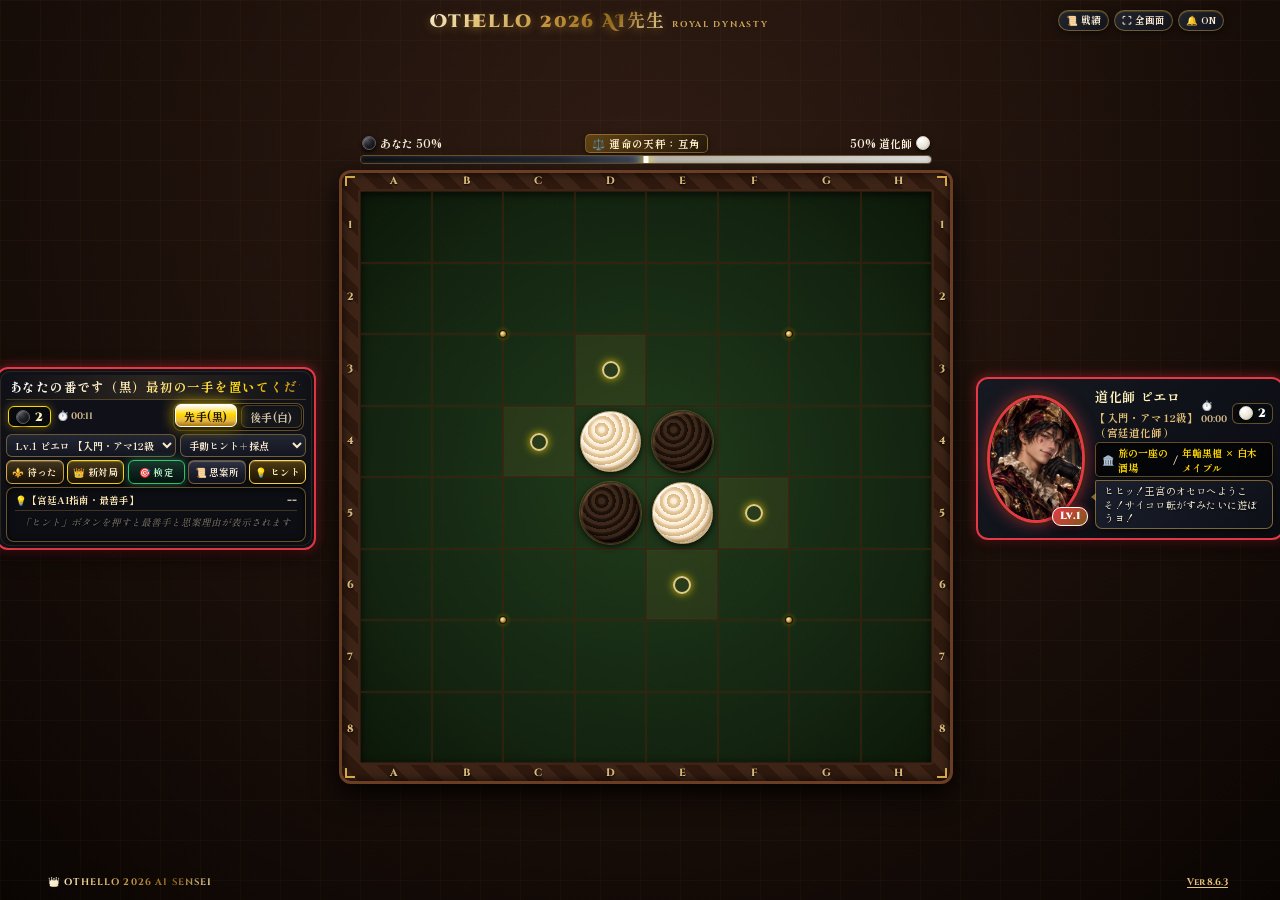
==== commit ec2a0b9f: "Add files via upload" ====
--- a/index.html
+++ b/index.html
@@ -2,14 +2,12 @@
 <!-- ==========================================================================
   【オセロプログラム メインHTML構造】
   ファイル名: othello_ai_sensei.html
-  バージョン: Ver 8.6.0 (2026/10/20)
+  バージョン: Ver 8.6.3 (2026/10/20)
   
-  [Ver 8.6.0] 2026/10/20 更新内容:
-  - 【プレイヤー即時着手・宮廷思案所全面体系化＆豪傑名鑑エディション】
-  - 天秤ゲージのプレイヤー石・相手石を立体ミニ石コンポーネント化し、反転バグを根絶。
-  - 対戦相手ゾーンから不要ボタンを撤去し、スマホ画面でのセリフ欠けを完全解消。
-  - 「思案中バッジ」をアバター足元の中央へ移設。
-  - 宮廷思案所を「操作体系」「序中終盤の心得」「五大奥義」「豪傑画像名鑑」「用語宝典」の5大体系へ全面刷新。
+  [Ver 8.6.3] 2026/10/20 更新内容:
+  - 【セリフ優雅アンビエント発光・置換表完全正常化＆検定3問目はみ出し解消エディション】
+  - 思案所第5タブ「用語・定石宝典」に、リンク切れとなっていた「三大王道定石セクション（id='term-sec-openings'）」を正式新設。
+  - セリフ枠の優雅な内照アンビエント発光、検定一覧第3問枠はみ出し解消に対応。
 ========================================================================== -->
 
 <!DOCTYPE html>
@@ -32,7 +30,7 @@
 
     <audio id="bgmAudio" src="the king's entry1.mp3" loop preload="auto"></audio>
 
-    <!-- ミニ解説ポップアップコンテナ -->
+    <!-- ミニ解説ポップアップコンテナ（押しやすい適正✕ボタン化） -->
     <div id="termPopup" class="term-popup" style="display: none;">
         <div class="term-popup-header">
             <span class="term-popup-title" id="termPopupTitle">💡 用語解説</span>
@@ -69,7 +67,7 @@
 
     <div class="app-container">
         
-        <!-- ゾーン①：対戦相手ゾーン（縦長オーバル肖像＆2行セリフ対応＆アバタータップ人物伝） -->
+        <!-- ゾーン①：対戦相手ゾーン（縦長オーバル肖像＆優雅な内照アンビエント発光セリフ） -->
         <div class="opponent-zone" id="opponentZone">
             <div class="opponent-avatar-wrap" id="opponentAvatarWrap" title="肖像画をタップして人物伝・攻略指南を見る">
                 <div class="voice-wave-ring wave-1"></div>
@@ -167,7 +165,7 @@
                 </div>
             </div>
 
-            <!-- 🎯 宮廷次の一手検定：盤面解答カード -->
+            <!-- 🎯 宮廷次の一手検定：盤面解答カード（縦突き抜け防止・定位置収容） -->
             <div class="drill-control-card" id="drillControlCard">
                 <div class="drill-header-nav">
                     <div class="drill-topic-badge" id="drillTopicBadge">🎯 【Xマスの罠と角防衛】（第 1 問 / 全 15 問・基本形）</div>
@@ -278,7 +276,7 @@
 
     </div>
 
-    <!-- 📜 豪傑人物伝・攻略指南モーダル（アバタータップで展開） -->
+    <!-- 📜 豪傑人物伝・攻略指南モーダル -->
     <div id="charProfileModal" class="royal-result-modal">
         <div class="royal-result-card" style="max-width: 480px;">
             <div class="guide-header">
@@ -309,7 +307,7 @@
         </div>
     </div>
 
-    <!-- 📋 宮廷検定コース一覧モーダル（五大奥義カテゴリー階層フレーム） -->
+    <!-- 📋 宮廷検定コース一覧モーダル -->
     <div id="drillCourseModal" class="dynasty-overlay">
         <div class="dynasty-modal">
             <div class="guide-header">
@@ -576,7 +574,7 @@
         </div>
     </div>
 
-    <!-- 📜 宮廷思案所モーダル（5大体系タブ全面刷新） -->
+    <!-- 📜 宮廷思案所モーダル（王道定石宝典セクション完備） -->
     <div id="guideOverlay" class="dynasty-overlay">
         <div id="guideModal" class="dynasty-modal">
             <div class="guide-header">
@@ -662,7 +660,7 @@
                 <div id="charGalleryList" class="char-gallery-grid"></div>
             </div>
 
-            <!-- 第5タブ【📚 オセロ用語・定石の宝典】 -->
+            <!-- 第5タブ【📚 オセロ用語・定石の宝典（定石セクション正式新設）】 -->
             <div id="tab-terms" class="manual-tab-content">
                 <div class="manual-card" id="term-sec-board">
                     <div class="manual-card-title">
@@ -696,6 +694,23 @@
                     </div>
                     <div>
                         <b>⚖️ パリティ（偶数理論）：</b>オセロ終盤の絶対法則。偶数空きエリアは相手に先に打たせ、奇数空きエリアは自分が先に打つことで最後の一手を独占できます。
+                    </div>
+                </div>
+
+                <!-- 📖 三大王道定石セクション（リンク切れ解消） -->
+                <div class="manual-card" id="term-sec-openings">
+                    <div class="manual-card-title">
+                        <span>📖 三大王道定石の系譜（虎・牛・馬）</span>
+                        <button type="button" class="btn-inline-drill" onclick="startLectureMode('lec-3')">中割り講義 📖</button>
+                    </div>
+                    <div style="margin-bottom:6px;">
+                        <b>🐯 虎定石（トラ・平行取り）：</b>初手F5に対し平行取りD6や縦取りから展開する王道定石。中央を制圧し主導権を握りやすい基本形です。
+                    </div>
+                    <div style="margin-bottom:6px;">
+                        <b>🐮 牛定石（ウシ・縦取り）：</b>縦取りF6からC4に打つ重厚な定石。内側をガッチリ固める堅実な棋風に向いています。
+                    </div>
+                    <div>
+                        <b>🐴 馬定石（ウマ・斜め取り）：</b>斜め取りF4からE3に展開する名定石。後手（白）が高勝率を誇る柔軟な陣形です。
                     </div>
                 </div>
             </div>
@@ -716,7 +731,7 @@
     <!-- フッター -->
     <footer class="app-footer">
         <div class="footer-brand"><span>👑 OTHELLO 2026 AI SENSEI</span></div>
-        <div class="footer-version" id="versionBadge" title="歴代バージョン年代記を開く">Ver 8.6.0</div>
+        <div class="footer-version" id="versionBadge" title="歴代バージョン年代記を開く">Ver 8.6.3</div>
     </footer>
 
     <div class="bottom-safe-space"></div>
--- a/othello_ai_sensei_css.css
+++ b/othello_ai_sensei_css.css
@@ -2,15 +2,15 @@
 /* ==========================================================================
   【オセロプログラム スタイルシート（バロック王朝美術デザイン）】
   ファイル名: othello_ai_sensei_css.css
-  バージョン: Ver 8.6.0 (2026/10/20)
+  バージョン: Ver 8.6.3 (2026/10/20)
   
-  [Ver 8.6.0] 2026/10/20 更新内容:
-  - 【プレイヤー即時着手・宮廷思案所全面体系化＆豪傑名鑑エディション】
-  - 「⏱️ 思案中...」バッジの配置をアバター足元の中央（Lvバッジと非干渉）へ移設。
-  - 対戦相手ゾーンのセリフ枠を flex-shrink: 0 化し、スマホ画面でのセリフ欠け・潰れを完全解消。
-  - 盤面講義コントロールカードの全体高さを固定枠化し、解説スクロールによる盤面上下動を完全根絶。
-  - 宮廷思案所新体系（操作体系、序中終盤の心得、上達ロードマップ、豪傑名鑑ギャラリー）のスタイルを追加。
-  - 天秤ゲージの立体ミニ石（.mini-piece-stone）のコンポーネント配置を最適化。
+  [Ver 8.6.3] 2026/10/20 更新内容:
+  - 【セリフ優雅アンビエント発光・同一セリフ静止＆検定3問目はみ出し完全解消エディション】
+  - 文字や枠線のチカチカ点滅を完全撤廃し、セリフ発話時に枠内全体が優雅に「ぼわ〜っ」と明るくなる内照アンビエント発光（bubble-glow-ambient）を新設。
+  - 検定一覧の第3問枠はみ出しを完全解消（流動フィット・縦積みレイアウト化）。
+  - 検定解答カードの縦突き抜けを防止し、解説文展開時もカード内で美しくスクロール収容。
+  - 用語ポップアップの「✕」ボタンを指で押しやすい適正サイズ（26px×26px）に拡大。
+  - 戦績録モーダルの10大豪傑名札の文字詰め・フォント最適化。
 ========================================================================== */
 
 * {
@@ -81,7 +81,7 @@
     transition: all 0.8s ease; opacity: 0.6;
 }
 
-/* 全10ステージ美術テーマ（集約最適化版） */
+/* 全10ステージ美術テーマ */
 body.stage-theme-1 {
     --dynasty-bg: radial-gradient(circle at 50% 20%, #2f1c13 0%, #190e09 60%, #0a0503 100%);
     --st-bg-pattern: linear-gradient(rgba(255, 180, 100, 0.05) 1px, transparent 1px), linear-gradient(90deg, rgba(255, 180, 100, 0.05) 1px, transparent 1px);
@@ -243,20 +243,20 @@
     min-height: 0; padding: 0; overscroll-behavior: none;
 }
 
-/* ゾーン①：対戦相手ゾーン（縦長オーバル肖像＆セリフ完全2行対応） */
+/* ゾーン①：対戦相手ゾーン */
 .opponent-zone {
     width: min(98vw, 440px); display: flex; align-items: center; gap: 10px;
-    padding: clamp(4px, 0.8dvh, 7px) 9px;
-    height: clamp(104px, 14dvh, 116px); max-height: clamp(104px, 14dvh, 116px);
+    padding: clamp(5px, 0.9dvh, 8px) 9px;
+    min-height: 108px; height: auto; max-height: 124px;
     background: linear-gradient(135deg, rgba(22, 26, 36, 0.92) 0%, rgba(10, 12, 18, 0.96) 100%);
     border: 2.5px solid var(--char-accent); border-radius: 12px;
     box-shadow: 0 4px 18px rgba(0, 0, 0, 0.75), 0 0 12px var(--char-glow);
     backdrop-filter: blur(10px); z-index: 10; flex-shrink: 0; transition: border-color 0.5s ease, box-shadow 0.5s ease;
-    box-sizing: border-box; overflow: hidden;
+    box-sizing: border-box; overflow: visible;
 }
 
 @media (min-width: 600px) and (max-aspect-ratio: 1/1) {
-    .opponent-zone { width: min(92vw, 680px); height: 124px; max-height: 124px; padding: 8px 14px; }
+    .opponent-zone { width: min(92vw, 680px); min-height: 120px; max-height: 130px; padding: 8px 14px; }
 }
 
 .opponent-avatar-wrap { position: relative; flex-shrink: 0; display: flex; align-items: center; justify-content: center; cursor: pointer; }
@@ -298,30 +298,37 @@
 .opponent-avatar-frame.thinking-aura { animation: oval-aura 1.8s infinite alternate ease-in-out !important; }
 @keyframes oval-aura { from { box-shadow: 0 0 0 2px #38240f, 0 0 10px var(--char-glow); } to { box-shadow: 0 0 0 3.5px var(--char-accent), 0 0 26px var(--char-glow); } }
 
+/* AIキャラレベル表示 */
 .opponent-rank-badge {
-    position: absolute; bottom: -2px; right: -2px;
+    position: absolute; bottom: -3px; right: -3px;
     background: linear-gradient(135deg, var(--char-accent) 0%, #7d5918 100%);
-    color: #121008; font-family: 'Cinzel', serif; font-size: 8.5px; font-weight: 900;
-    padding: 1px 5px; border-radius: 8px; border: 1px solid #ffffff;
-    box-shadow: 0 2px 6px rgba(0, 0, 0, 0.8); line-height: 1.2; z-index: 3;
-}
-
-/* ⏱️ 相手AI思考中点滅バッジ（足元中央へ配置しLvバッジとの干渉根絶） */
+    color: #ffffff; font-family: 'Cinzel', serif; font-size: 10.5px; font-weight: 900;
+    padding: 2px 7px; border-radius: 9px; border: 1.2px solid #ffffff;
+    box-shadow: 0 2px 8px rgba(0, 0, 0, 0.9), 0 0 6px var(--char-glow);
+    line-height: 1.15; z-index: 12; letter-spacing: 0.04em;
+}
+
+/* ⏱️ 「思案中...」胸元中央エレガントプレート */
 .opponent-thinking-badge {
-    position: absolute; bottom: -4px; left: 50%; transform: translateX(-50%); z-index: 10;
-    font-size: 8px; font-weight: 900; color: #fff4bd; white-space: nowrap;
-    background: linear-gradient(135deg, #a67314 0%, #442a0a 100%);
-    border: 1px solid #ffd700; border-radius: 6px; padding: 1px 5px;
-    box-shadow: 0 0 8px rgba(255, 215, 0, 0.85); display: none;
-    animation: thinking-badge-pulse 0.9s infinite alternate;
+    position: absolute; bottom: 14px; left: 50%; transform: translateX(-50%); z-index: 10;
+    font-size: 8.5px; font-weight: 900; color: #fff6d6; white-space: nowrap;
+    background: linear-gradient(135deg, rgba(16, 20, 28, 0.88) 0%, rgba(8, 10, 16, 0.92) 100%);
+    backdrop-filter: blur(4px); -webkit-backdrop-filter: blur(4px);
+    border: 1.2px solid var(--char-accent);
+    box-shadow: 0 0 10px var(--char-glow), inset 0 1px 1px rgba(255, 255, 255, 0.25), 0 2px 6px rgba(0, 0, 0, 0.9);
+    border-radius: 10px; padding: 2px 8px; display: none;
+    animation: thinking-badge-pulse 1.4s infinite alternate ease-in-out;
 }
 .opponent-thinking-badge.show { display: inline-block; }
 @keyframes thinking-badge-pulse {
-    from { opacity: 0.65; transform: translateX(-50%) scale(0.96); }
-    to { opacity: 1; transform: translateX(-50%) scale(1.04); }
-}
-
-.opponent-info-wrap { flex: 1; display: flex; flex-direction: column; justify-content: center; min-width: 0; gap: 2.5px; height: 100%; overflow: hidden; }
+    0% { opacity: 0.75; transform: translateX(-50%) scale(0.97); box-shadow: 0 0 6px var(--char-glow); }
+    100% { opacity: 1; transform: translateX(-50%) scale(1.03); box-shadow: 0 0 14px var(--char-glow); }
+}
+
+.opponent-info-wrap {
+    flex: 1; display: flex; flex-direction: column; justify-content: center;
+    min-width: 0; gap: 2.5px; height: auto; box-sizing: border-box; padding-bottom: 1px;
+}
 .opponent-header-row { display: flex; align-items: center; justify-content: space-between; }
 .opponent-name-group { display: flex; align-items: center; gap: 4px; flex-wrap: wrap; }
 .opponent-name { font-size: 13px; font-weight: 800; color: #fff4bd; letter-spacing: 0.04em; }
@@ -358,25 +365,48 @@
     box-shadow: inset 1px 1px 2px #ffffff, 0 2px 4px rgba(0,0,0,0.6);
 }
 
-/* 2行完全対応セリフ吹き出し枠（潰れ防止・常時確実表示） */
+/* 💬 2行完全対応セリフ吹き出し枠（優雅な内照アンビエント発光仕様） */
 .opponent-speech-bubble {
     background: linear-gradient(135deg, rgba(28, 33, 46, 0.95) 0%, rgba(14, 16, 24, 0.98) 100%);
-    border: 1.5px solid rgba(212, 167, 72, 0.45); border-radius: 7px; border-top-left-radius: 2px;
-    padding: 3px 8px; font-size: 10px; line-height: 1.35; color: #f7eed8;
-    box-shadow: 0 2px 8px rgba(0, 0, 0, 0.5); position: relative; white-space: normal;
-    word-break: break-all; animation: bubble-appear 0.28s ease-out;
-    min-height: 38px; height: auto; max-height: 44px; flex-shrink: 0;
-    display: flex; align-items: center; overflow: hidden;
+    border: 1.5px solid rgba(212, 167, 72, 0.55); border-radius: 7px; border-top-left-radius: 2px;
+    padding: 3.5px 8px; font-size: 10px; line-height: 1.35; color: #f7eed8;
+    box-shadow: 0 2px 8px rgba(0, 0, 0, 0.6); position: relative; white-space: normal;
+    word-break: break-all; min-height: 38px; height: auto; flex-shrink: 0;
+    display: flex; align-items: center; overflow: visible; box-sizing: border-box;
+    transition: background 0.6s ease, border-color 0.6s ease, box-shadow 0.6s ease;
 }
 .opponent-speech-bubble::before {
     content: ""; position: absolute; left: -5px; top: 12px; width: 0; height: 0;
     border-top: 4px solid transparent; border-bottom: 4px solid transparent; border-right: 5px solid rgba(212, 167, 72, 0.6);
 }
 
-#speechText.is-typing-text { animation: speech-text-pulse 1.1s infinite alternate cubic-bezier(0.4, 0, 0.2, 1); }
-@keyframes speech-text-pulse {
-    0% { color: #ffffff; text-shadow: 0 0 8px rgba(255, 215, 0, 0.9), 0 0 16px rgba(255, 215, 0, 0.6); transform: scale(1); }
-    100% { color: #faebd0; text-shadow: 0 0 2px rgba(255, 215, 0, 0.3); transform: scale(0.995); }
+/* 👑 新しくセリフを喋った瞬間だけ、枠内全体が「ぼわ〜っ」と優雅に明るくなる内照演出 */
+.opponent-speech-bubble.is-speaking {
+    animation: bubble-glow-ambient 1.8s ease-in-out forwards;
+}
+@keyframes bubble-glow-ambient {
+    0% {
+        background: linear-gradient(135deg, rgba(28, 33, 46, 0.95) 0%, rgba(14, 16, 24, 0.98) 100%);
+        border-color: rgba(212, 167, 72, 0.55);
+        box-shadow: 0 2px 8px rgba(0, 0, 0, 0.6);
+    }
+    35% {
+        background: linear-gradient(135deg, rgba(58, 48, 28, 0.98) 0%, rgba(32, 26, 14, 0.99) 100%);
+        border-color: #ffd700;
+        box-shadow: 0 0 16px rgba(255, 215, 0, 0.45), inset 0 0 14px rgba(255, 215, 0, 0.25);
+    }
+    100% {
+        background: linear-gradient(135deg, rgba(28, 33, 46, 0.95) 0%, rgba(14, 16, 24, 0.98) 100%);
+        border-color: rgba(212, 167, 72, 0.55);
+        box-shadow: 0 2px 8px rgba(0, 0, 0, 0.6);
+    }
+}
+
+/* 文字は明滅・伸縮させず、品格ある静的な読みやすいフォント色に完全固定 */
+#speechText {
+    color: #f7eed8;
+    text-shadow: 0 1px 2px rgba(0, 0, 0, 0.9);
+    letter-spacing: 0.02em;
 }
 
 .opponent-speech-bubble.is-climax { border-color: var(--char-accent); box-shadow: 0 0 14px var(--char-glow); }
@@ -385,7 +415,6 @@
     -webkit-background-clip: text; -webkit-text-fill-color: transparent; font-weight: 800;
     filter: drop-shadow(0 0 4px var(--char-glow));
 }
-@keyframes bubble-appear { from { opacity: 0; transform: translateX(-4px) scale(0.98); } to { opacity: 1; transform: translateX(0) scale(1); } }
 
 /* ゾーン②：盤面ゾーン */
 .board-zone {
@@ -643,7 +672,7 @@
     box-shadow: 0 0 14px rgba(255, 215, 0, 0.8), 0 2px 6px rgba(0,0,0,0.8);
 }
 
-/* 📖 盤面動的ビジュアル講義コントロールカード（盤面上下動の完全防止仕様） */
+/* 📖 盤面動的ビジュアル講義コントロールカード */
 .lecture-control-card {
     display: none; width: min(calc(100vw - 8px), 480px);
     background: linear-gradient(145deg, rgba(24, 28, 40, 0.98) 0%, rgba(12, 14, 22, 0.99) 100%);
@@ -688,7 +717,7 @@
 .btn-lecture-to-drill { background: var(--pure-gold-btn); color: #121008; border: 1px solid #fff; box-shadow: 0 0 10px rgba(255, 215, 0, 0.7); display: none; }
 .btn-lecture-exit { background: rgba(255, 255, 255, 0.06); color: #c9ba9f; border: 1px solid rgba(255, 255, 255, 0.2); }
 
-/* 🎯 宮廷次の一手検定：盤面解答カード */
+/* 🎯 宮廷次の一手検定：盤面解答カード（縦突き抜け防止・完全収容設計） */
 .drill-control-card {
     display: none; width: min(calc(100vw - 8px), 480px);
     background: linear-gradient(145deg, rgba(20, 24, 34, 0.98) 0%, rgba(10, 12, 18, 0.99) 100%);
@@ -697,20 +726,21 @@
     flex-direction: column; gap: 4px; text-align: left;
     z-index: 500 !important; position: relative; pointer-events: auto !important;
     animation: popup-fade-in 0.28s cubic-bezier(0.18, 0.89, 0.32, 1.25) forwards;
+    max-height: 220px; box-sizing: border-box; overflow: hidden;
 }
 .drill-control-card.show { display: flex; }
 
-.drill-header-nav { display: flex; justify-content: space-between; align-items: center; border-bottom: 1px solid rgba(212, 167, 72, 0.3); padding-bottom: 3px; }
+.drill-header-nav { display: flex; justify-content: space-between; align-items: center; border-bottom: 1px solid rgba(212, 167, 72, 0.3); padding-bottom: 3px; flex-shrink: 0; }
 .drill-topic-badge { font-size: 11px; font-weight: 900; color: #ffd700; display: inline-flex; align-items: center; gap: 4px; }
 .drill-diff-badge { font-family: 'Cinzel', serif; font-size: 9px; font-weight: 900; padding: 1.5px 6px; border-radius: 4px; background: rgba(255, 215, 0, 0.15); border: 1px solid #ffd700; color: #fff4bd; }
 
-.drill-question-box { font-size: 11px; font-weight: 800; color: #ffffff; line-height: 1.4; margin-top: 2px; }
-.drill-question-sub { font-size: 9.5px; color: #ecd08c; margin-top: 1px; }
+.drill-question-box { font-size: 10.5px; font-weight: 800; color: #ffffff; line-height: 1.35; margin-top: 2px; flex-shrink: 0; }
+.drill-question-sub { font-size: 9px; color: #ecd08c; margin-top: 1px; }
 
 .drill-feedback-box {
-    display: none; border-radius: 8px; padding: 7px 9px; font-size: 10.5px; line-height: 1.45;
+    display: none; border-radius: 8px; padding: 6px 8px; font-size: 10px; line-height: 1.4;
     margin-top: 3px; animation: popup-fade-in 0.25s ease forwards;
-    max-height: 150px; overflow-y: auto;
+    flex: 1; min-height: 0; max-height: 95px; overflow-y: auto; box-sizing: border-box;
 }
 .drill-feedback-box.correct {
     display: block; background: rgba(14, 46, 26, 0.92); border: 1.5px solid #2ecc71; color: #d4f8e2;
@@ -722,17 +752,17 @@
 }
 
 .drill-reason-act {
-    margin-bottom: 4px; padding-bottom: 3px; border-bottom: 1px dashed rgba(255, 255, 255, 0.15);
+    margin-bottom: 3px; padding-bottom: 2.5px; border-bottom: 1px dashed rgba(255, 255, 255, 0.15);
 }
 .drill-reason-act:last-child { margin-bottom: 0; padding-bottom: 0; border-bottom: none; }
-.drill-reason-act b { color: #ffd700; font-size: 10.5px; }
+.drill-reason-act b { color: #ffd700; font-size: 10px; }
 
 .drill-actions-bar {
-    display: flex; justify-content: space-between; align-items: center; margin-top: 4px;
-    padding-top: 4px; border-top: 1px solid rgba(212, 167, 72, 0.25); gap: 4px; flex-wrap: wrap;
+    display: flex; justify-content: space-between; align-items: center; margin-top: 3px;
+    padding-top: 3px; border-top: 1px solid rgba(212, 167, 72, 0.25); gap: 4px; flex-wrap: wrap; flex-shrink: 0;
 }
 .drill-btn-action {
-    font-size: 10px; font-weight: 900; padding: 5px 10px; border-radius: 6px;
+    font-size: 9.5px; font-weight: 900; padding: 4.5px 8px; border-radius: 6px;
     cursor: pointer; transition: all 0.2s ease;
 }
 .drill-btn-retry {
@@ -953,43 +983,46 @@
 }
 .profile-section-title { font-size: 11px; font-weight: 900; color: #ffd700; margin-bottom: 2px; }
 
-/* 📋 検定コース一覧モーダル（5大奥義カテゴリー階層フレーム） */
+/* 📋 検定コース一覧モーダル（第3問の右枠突き抜け完全防止・流動フィット） */
 #drillCourseModal .dynasty-modal { max-width: 580px; }
 .drill-course-list { display: flex; flex-direction: column; gap: 9px; margin: 10px 0; max-height: 65dvh; overflow-y: auto; }
 .drill-theme-category-card {
     background: linear-gradient(135deg, rgba(32, 28, 20, 0.94) 0%, rgba(16, 14, 10, 0.98) 100%);
     border: 1.5px solid rgba(212, 167, 72, 0.45); border-radius: 10px; padding: 8px 10px;
     display: flex; flex-direction: column; gap: 6px; box-shadow: 0 4px 12px rgba(0,0,0,0.6);
+    box-sizing: border-box; width: 100%;
 }
 .drill-theme-category-card.all-cleared { border-color: #2ecc71; background: linear-gradient(135deg, rgba(16, 40, 26, 0.94) 0%, rgba(8, 20, 14, 0.98) 100%); }
 
-.drill-theme-header { display: flex; justify-content: space-between; align-items: center; border-bottom: 1px solid rgba(212, 167, 72, 0.3); padding-bottom: 4px; }
-.drill-theme-header-left { display: flex; align-items: center; gap: 6px; }
-.drill-theme-icon { font-size: 16px; }
-.drill-theme-title { font-size: 12px; font-weight: 900; color: #ffd700; }
+.drill-theme-header { display: flex; justify-content: space-between; align-items: center; border-bottom: 1px solid rgba(212, 167, 72, 0.3); padding-bottom: 4px; flex-wrap: wrap; gap: 6px; }
+.drill-theme-header-left { display: flex; align-items: center; gap: 6px; min-width: 0; flex: 1; }
+.drill-theme-icon { font-size: 16px; flex-shrink: 0; }
+.drill-theme-title { font-size: 12px; font-weight: 900; color: #ffd700; word-break: break-word; }
 .drill-theme-meta { font-size: 9px; color: #c9ba9f; }
 .btn-theme-lecture {
     font-size: 9px; font-weight: 900; padding: 3px 8px; border-radius: 4px;
-    background: rgba(46, 204, 113, 0.2); border: 1px solid #2ecc71; color: #bbf7d0; cursor: pointer;
+    background: rgba(46, 204, 113, 0.2); border: 1px solid #2ecc71; color: #bbf7d0; cursor: pointer; flex-shrink: 0;
 }
 .btn-theme-lecture:hover { background: #2ecc71; color: #042415; }
 
 .drill-theme-summary { font-size: 9.5px; color: #ecd08c; line-height: 1.35; }
-.drill-theme-questions-list { display: grid; grid-template-columns: repeat(3, 1fr); gap: 4px; }
-@media (max-width: 500px) {
-    .drill-theme-questions-list { grid-template-columns: 1fr; }
+
+/* 🎯 第3問が絶対に枠からはみ出さない縦積み／流動グリッド構造 */
+.drill-theme-questions-list {
+    display: flex; flex-direction: column; gap: 4.5px; width: 100%; box-sizing: border-box;
 }
 
 .drill-sub-question-card {
     background: rgba(0, 0, 0, 0.45); border: 1px solid rgba(212, 167, 72, 0.25);
-    border-radius: 6px; padding: 5px 6px; display: flex; justify-content: space-between; align-items: center; gap: 4px;
+    border-radius: 6px; padding: 5px 8px; display: flex; justify-content: space-between; align-items: center; gap: 8px;
+    box-sizing: border-box; width: 100%;
 }
 .drill-sub-question-card.cleared { border-color: #2ecc71; background: rgba(46, 204, 113, 0.12); }
-.drill-sub-info { display: flex; flex-direction: column; gap: 1px; min-width: 0; }
-.drill-step-tag { font-size: 8px; font-weight: 900; color: #ffd700; }
-.drill-sub-title { font-size: 9px; color: #ffffff; white-space: nowrap; overflow: hidden; text-overflow: ellipsis; }
+.drill-sub-info { display: flex; align-items: center; gap: 6px; min-width: 0; flex: 1; overflow: hidden; }
+.drill-step-tag { font-size: 8.5px; font-weight: 900; color: #ffd700; flex-shrink: 0; background: rgba(255, 215, 0, 0.12); padding: 1px 4px; border-radius: 3px; border: 1px solid rgba(255, 215, 0, 0.3); }
+.drill-sub-title { font-size: 9.5px; color: #ffffff; white-space: nowrap; overflow: hidden; text-overflow: ellipsis; flex: 1; }
 .btn-sub-drill {
-    font-size: 8.5px; font-weight: 900; padding: 2.5px 6px; border-radius: 4px;
+    font-size: 9px; font-weight: 900; padding: 3px 9px; border-radius: 4px;
     background: var(--pure-gold-btn); color: #121008; border: 1px solid #fff; cursor: pointer; flex-shrink: 0;
 }
 
@@ -1127,17 +1160,18 @@
 .archive-stat-lbl { font-size: 9px; color: #d4c09b; font-weight: 700; }
 .archive-stat-val { font-family: 'Cinzel', serif; font-size: 14px; font-weight: 900; color: #ffd700; }
 
+/* 豪傑肖像画 1.2倍拡大（名前フォント最適化） */
 .archive-crown-grid {
-    display: grid; grid-template-columns: repeat(5, 1fr); gap: 5px;
+    display: grid; grid-template-columns: repeat(5, 1fr); gap: 4px;
     padding: 8px 6px 6px 6px; background: rgba(0,0,0,0.45); border-radius: 10px;
-    border: 1px solid rgba(212, 167, 72, 0.3);
-}
-.crown-item { display: flex; flex-direction: column; align-items: center; text-align: center; position: relative; }
+    border: 1px solid rgba(212, 167, 72, 0.3); width: 100%; box-sizing: border-box;
+}
+.crown-item { display: flex; flex-direction: column; align-items: center; text-align: center; position: relative; width: 100%; }
 
 .crown-item-avatar {
-    width: 100%; max-width: 52px; aspect-ratio: 1 / 1.32; border-radius: 6px; border: 2px solid #555;
+    width: 100%; max-width: 62px; aspect-ratio: 1 / 1.32; border-radius: 6px; border: 2px solid #555;
     overflow: hidden; background: #111; position: relative; filter: grayscale(0.85) opacity(0.55);
-    transition: all 0.3s ease; box-shadow: 0 3px 8px rgba(0, 0, 0, 0.7);
+    transition: all 0.3s ease; box-shadow: 0 3px 8px rgba(0, 0, 0, 0.7); margin: 0 auto;
 }
 .crown-item.conquered .crown-item-avatar {
     border-color: #ffd700; filter: none; opacity: 1;
@@ -1155,7 +1189,7 @@
     background: #2a2a2a; color: #aaa; display: inline-block; line-height: 1.1; margin-bottom: 1px;
 }
 .crown-item.conquered .crown-badge-mark { background: #ffd700; color: #121008; font-weight: 900; box-shadow: 0 0 6px #ffd700; }
-.crown-item-name { font-size: 7.5px; font-weight: 800; color: #f2e9d2; white-space: nowrap; overflow: hidden; text-overflow: ellipsis; }
+.crown-item-name { font-size: 7.5px; font-weight: 800; color: #f2e9d2; white-space: nowrap; overflow: hidden; text-overflow: ellipsis; letter-spacing: -0.02em; }
 
 .archive-toolbar {
     display: flex; flex-direction: column; gap: 6px;
@@ -1201,8 +1235,13 @@
 .col-title  { width: 18%; }
 .col-score  { width: 11%; }
 .col-mode   { width: 9%; text-align: center; }
-.col-acc    { width: 11.5%; }
+.col-acc    { width: 11.5%; text-align: center !important; }
 .col-time   { width: 11.5%; }
+
+.archive-table th:nth-child(7),
+.archive-table td:nth-child(7) {
+    text-align: center !important;
+}
 
 .badge-win-gold {
     font-family: inherit; font-size: 9.5px; font-weight: 800; padding: 2px 5px; border-radius: 4px;
@@ -1282,9 +1321,9 @@
 .dynasty-modal {
     width: 100%; max-width: 660px; max-height: 88dvh; overflow-y: auto; text-align: left; color: #f7eed8;
     background: linear-gradient(160deg, #181c26 0%, #0e1017 60%, #07080c 100%);
-    border: 2px solid #d4a748; border-radius: 14px; padding: 18px 16px;
+    border: 2px solid #d4a748; border-radius: 14px; padding: 16px 14px;
     box-shadow: 0 0 35px rgba(212, 167, 72, 0.35), 0 20px 60px rgba(0, 0, 0, 0.95);
-    position: relative;
+    position: relative; box-sizing: border-box;
 }
 .dynasty-modal::before {
     content: ""; position: absolute; inset: 4px; border: 1px dashed rgba(255, 215, 0, 0.4);
@@ -1292,12 +1331,12 @@
 }
 
 .guide-header {
-    display: flex; align-items: center; justify-content: space-between; margin-bottom: 12px;
+    display: flex; align-items: center; justify-content: space-between; margin-bottom: 10px;
     padding-bottom: 8px; border-bottom: 1.5px solid rgba(212, 167, 72, 0.45); position: relative; z-index: 2;
 }
 .guide-header h2 {
     font-family: 'Cinzel Decorative', 'Shippori Mincho', serif;
-    font-size: 16px; font-weight: 900; letter-spacing: 0.08em;
+    font-size: 15px; font-weight: 900; letter-spacing: 0.08em;
     background: var(--royal-gold-bright); -webkit-background-clip: text; -webkit-text-fill-color: transparent;
     text-shadow: 0 2px 10px rgba(255, 215, 0, 0.4);
 }
@@ -1305,14 +1344,24 @@
     width: 28px; height: 28px; font-size: 13px; font-weight: 800; cursor: pointer; color: #f7eed8;
     background: linear-gradient(135deg, rgba(40, 45, 60, 0.9) 0%, rgba(20, 22, 30, 0.95) 100%);
     border: 1.5px solid var(--gold-border); border-radius: 50%; display: flex; align-items: center; justify-content: center;
-    box-shadow: 0 2px 6px rgba(0,0,0,0.8); transition: all 0.2s ease;
+    box-shadow: 0 2px 6px rgba(0,0,0,0.8); transition: all 0.2s ease; flex-shrink: 0;
 }
 .modal-close-btn:hover { border-color: #ffd700; color: #fff; transform: scale(1.08); }
 
-.manual-tabs { display: flex; gap: 4px; margin-bottom: 12px; border-bottom: 1px solid rgba(212, 167, 72, 0.3); padding-bottom: 6px; flex-wrap: wrap; }
+/* 宮廷思案所：タブバー */
+.manual-tabs {
+    display: flex; gap: 5px; margin-bottom: 12px;
+    border-bottom: 1px solid rgba(212, 167, 72, 0.3); padding-bottom: 6px;
+    overflow-x: auto; -webkit-overflow-scrolling: touch; scrollbar-width: none;
+    flex-wrap: nowrap; width: 100%; box-sizing: border-box;
+}
+.manual-tabs::-webkit-scrollbar { display: none; }
+
 .manual-tab-btn {
-    flex: 1; min-width: 65px; padding: 5px 2px; font-size: 10px; font-weight: 800; background: rgba(255, 255, 255, 0.05);
-    border: 1px solid rgba(212, 167, 72, 0.25); color: #c9ba9f; border-radius: 6px; transition: all 0.2s ease; text-align: center;
+    flex: 0 0 auto; padding: 5px 10px; font-size: 10.5px; font-weight: 800;
+    background: rgba(255, 255, 255, 0.06); border: 1px solid rgba(212, 167, 72, 0.3);
+    color: #c9ba9f; border-radius: 6px; transition: all 0.2s ease; text-align: center;
+    white-space: nowrap; cursor: pointer;
 }
 .manual-tab-btn.active {
     background: linear-gradient(135deg, #d4a748 0%, #8c6218 100%); color: #1a1204;
@@ -1321,38 +1370,54 @@
 .manual-tab-content { display: none; }
 .manual-tab-content.active { display: block; }
 
+/* 思案所カード */
 .manual-card {
     border: 1.5px solid rgba(212, 167, 72, 0.35); background: linear-gradient(135deg, rgba(30, 34, 46, 0.7) 0%, rgba(15, 17, 24, 0.85) 100%);
-    border-radius: 10px; padding: 11px 13px; margin-bottom: 10px; font-size: 11.5px; line-height: 1.6;
+    border-radius: 10px; padding: 10px 12px; margin-bottom: 9px; font-size: 11px; line-height: 1.55;
     box-shadow: inset 0 1px 4px rgba(255, 215, 0, 0.1), 0 3px 8px rgba(0,0,0,0.5);
+    box-sizing: border-box; overflow-wrap: break-word; word-break: break-word; width: 100%;
 }
 .manual-card-highlight {
     border: 1.5px solid #ffd700; background: linear-gradient(135deg, rgba(45, 36, 18, 0.85) 0%, rgba(20, 16, 8, 0.95) 100%);
-    border-radius: 10px; padding: 11px 13px; margin-bottom: 10px;
+    border-radius: 10px; padding: 10px 12px; margin-bottom: 9px;
     box-shadow: 0 0 14px rgba(255, 215, 0, 0.3), inset 0 1px 4px rgba(255, 215, 0, 0.2);
-}
-.manual-card-title { font-size: 12.5px; font-weight: 900; color: #fff2cc; display: flex; align-items: center; justify-content: space-between; gap: 6px; margin-bottom: 4px; }
-.btn-inline-drill { font-size: 9.5px; font-weight: 900; padding: 2px 7px; border-radius: 4px; background: linear-gradient(180deg, #5ef7a2 0%, #2ecc71 100%); color: #042415; border: 1px solid #fff; cursor: pointer; box-shadow: 0 1px 4px rgba(0,0,0,0.6); }
-
-/* 宮廷思案所：上達ロードマップ用スタイル */
+    box-sizing: border-box; overflow-wrap: break-word; word-break: break-word; width: 100%;
+}
+
+.manual-card-title {
+    font-size: 12px; font-weight: 900; color: #fff2cc;
+    display: flex; align-items: center; justify-content: space-between;
+    gap: 6px; margin-bottom: 4px; flex-wrap: wrap; width: 100%; box-sizing: border-box;
+}
+.manual-card-title > span { flex: 1 1 auto; min-width: 140px; word-break: break-word; }
+.btn-inline-drill {
+    font-size: 9.5px; font-weight: 900; padding: 2.5px 8px; border-radius: 4px;
+    background: linear-gradient(180deg, #5ef7a2 0%, #2ecc71 100%); color: #042415;
+    border: 1px solid #fff; cursor: pointer; box-shadow: 0 1px 4px rgba(0,0,0,0.6);
+    flex-shrink: 0; margin-left: auto;
+}
+
+/* 思案所：上達ロードマップ */
 .roadmap-cards-list { display: flex; flex-direction: column; gap: 7px; margin-top: 6px; }
 .roadmap-card {
     background: rgba(0, 0, 0, 0.45); border: 1.5px solid rgba(212, 167, 72, 0.3);
     border-radius: 8px; padding: 7px 10px; display: flex; flex-direction: column; gap: 2px;
+    box-sizing: border-box; overflow-wrap: break-word; word-break: break-word;
 }
 .roadmap-level-tag { font-size: 10px; font-weight: 900; color: #ffd700; }
 .roadmap-target-text { font-size: 11px; font-weight: 800; color: #ffffff; }
 .roadmap-desc-text { font-size: 9.5px; color: #ded6c2; line-height: 1.4; }
 
-/* 宮廷思案所：全10豪傑画像名鑑ギャラリー */
+/* 思案所：豪傑名鑑ギャラリー */
 .char-gallery-grid { display: flex; flex-direction: column; gap: 8px; margin-top: 6px; max-height: 62dvh; overflow-y: auto; }
 .char-gallery-card {
     background: linear-gradient(135deg, rgba(28, 32, 44, 0.85) 0%, rgba(14, 16, 24, 0.95) 100%);
     border: 1.5px solid rgba(212, 167, 72, 0.35); border-radius: 10px; padding: 8px 10px;
     display: flex; gap: 10px; align-items: center; box-shadow: 0 3px 8px rgba(0,0,0,0.6);
+    box-sizing: border-box; flex-wrap: wrap; width: 100%;
 }
 .char-gallery-avatar-wrap {
-    width: 64px; height: 86px; border-radius: 50%; border: 2.5px solid #ffd700;
+    width: 60px; height: 80px; border-radius: 50%; border: 2.5px solid #ffd700;
     overflow: hidden; background: #111; position: relative; flex-shrink: 0;
     box-shadow: 0 0 10px rgba(255, 215, 0, 0.4); display: flex; align-items: center; justify-content: center;
 }
@@ -1361,19 +1426,26 @@
     position: absolute; bottom: 0; left: 0; right: 0; background: rgba(0,0,0,0.85);
     font-size: 8px; font-weight: 900; color: #ffd700; text-align: center; padding: 1px 0;
 }
-.char-gallery-info { flex: 1; display: flex; flex-direction: column; gap: 2px; min-width: 0; }
+.char-gallery-info { flex: 1; display: flex; flex-direction: column; gap: 2px; min-width: 140px; }
 .char-gallery-name { font-size: 12px; font-weight: 900; color: #fff4bd; }
 .char-gallery-rank { font-size: 10px; color: #ecd08c; font-weight: 800; }
 .char-gallery-bio { font-size: 9.5px; color: #ded6c2; line-height: 1.35; margin-top: 2px; }
 .char-gallery-tactics { font-size: 9px; color: #ffebaa; line-height: 1.35; margin-top: 2px; }
+
 .btn-select-fighter {
     font-size: 9.5px; font-weight: 900; padding: 5px 8px; border-radius: 6px;
     background: var(--pure-gold-btn); color: #121008; border: 1px solid #fff;
     cursor: pointer; flex-shrink: 0; box-shadow: 0 2px 6px rgba(0,0,0,0.7);
+    margin-left: auto;
 }
 .btn-select-fighter:hover { transform: translateY(-1px); box-shadow: 0 0 10px #ffd700; }
 
-/* 用語リンクとポップアップ */
+@media (max-width: 480px) {
+    .char-gallery-card { flex-direction: row; }
+    .btn-select-fighter { width: 100%; margin-top: 5px; padding: 6px 0; text-align: center; }
+}
+
+/* 用語リンクとポップアップ（押しやすい適正ボタンサイズ化） */
 .term-link {
     color: #ffd700; text-decoration: underline; text-decoration-style: dotted;
     text-underline-offset: 3px; cursor: pointer; font-weight: 800; padding: 0 2px;
@@ -1392,7 +1464,13 @@
 @keyframes popup-fade-in { from { opacity: 0; transform: scale(0.92); } to { opacity: 1; transform: scale(1); } }
 .term-popup-header { display: flex; align-items: center; justify-content: space-between; border-bottom: 1px solid rgba(212, 167, 72, 0.35); padding-bottom: 4px; margin-bottom: 5px; }
 .term-popup-title { font-size: 12px; font-weight: 900; color: #ffd700; display: flex; align-items: center; gap: 4px; }
-.term-popup-close { cursor: pointer; font-size: 12px; color: #ecd08c; padding: 1px 5px; }
+.term-popup-close {
+    cursor: pointer; font-size: 14px; font-weight: 800; color: #ecd08c;
+    width: 26px; height: 26px; display: flex; align-items: center; justify-content: center;
+    border-radius: 50%; background: rgba(255, 255, 255, 0.08); border: 1px solid rgba(212, 167, 72, 0.3);
+    transition: all 0.2s ease;
+}
+.term-popup-close:hover { background: rgba(255, 255, 255, 0.2); color: #fff; border-color: #ffd700; }
 .term-popup-body { margin-bottom: 6px; }
 .term-popup-actions { display: flex; justify-content: space-between; align-items: center; margin-top: 4px; gap: 4px; flex-wrap: wrap; }
 .term-popup-drill-btn { font-size: 9.5px; font-weight: 900; color: #042415; background: linear-gradient(180deg, #5ef7a2 0%, #2ecc71 100%); border: 1px solid #ffffff; border-radius: 4px; padding: 2px 7px; cursor: pointer; box-shadow: 0 1px 4px rgba(0,0,0,0.6); }
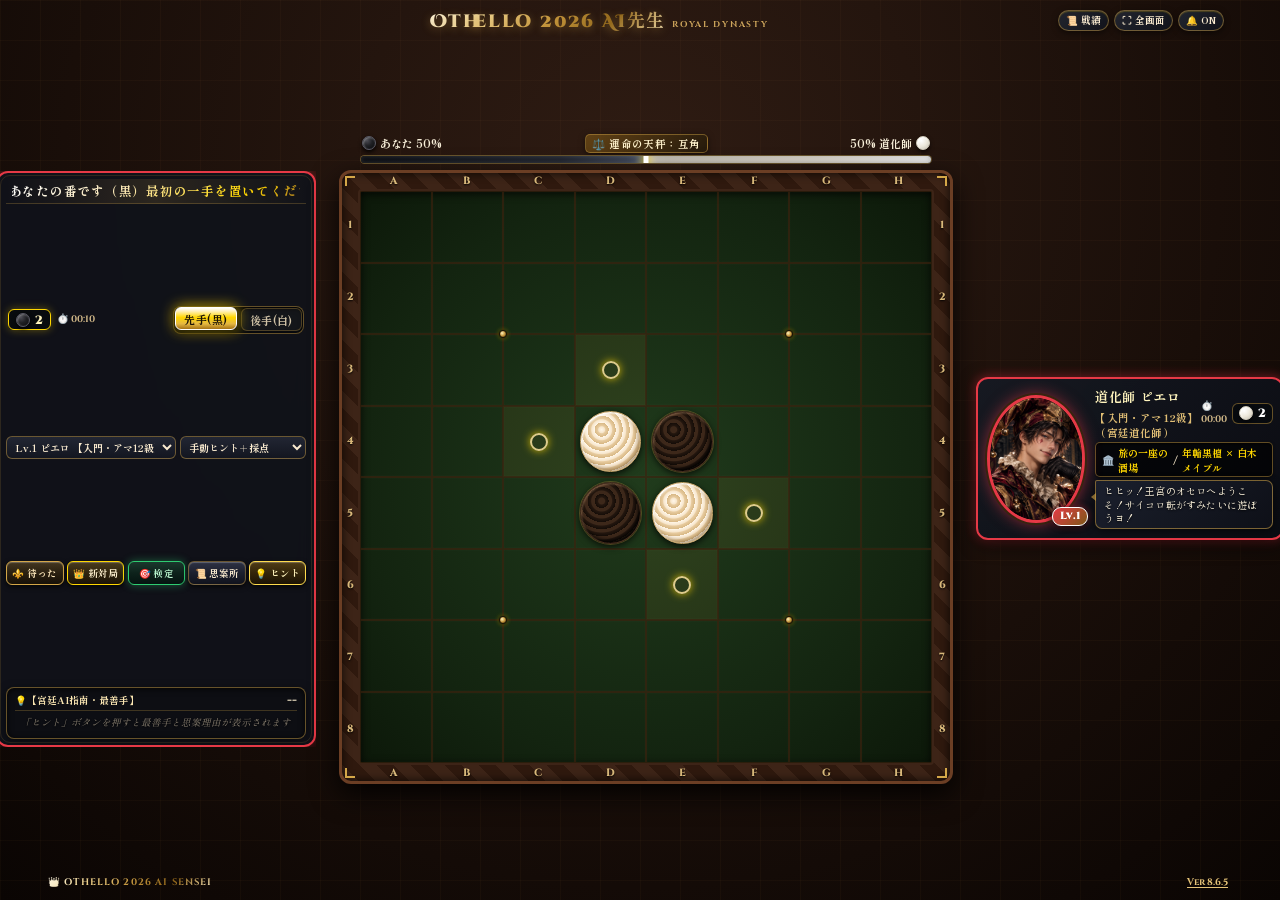
==== commit 04e91e4c: "Add files via upload" ====
--- a/index.html
+++ b/index.html
@@ -2,12 +2,12 @@
 <!-- ==========================================================================
   【オセロプログラム メインHTML構造】
   ファイル名: othello_ai_sensei.html
-  バージョン: Ver 8.6.3 (2026/10/20)
+  バージョン: Ver 8.6.5 (2026/10/20)
   
-  [Ver 8.6.3] 2026/10/20 更新内容:
-  - 【セリフ優雅アンビエント発光・置換表完全正常化＆検定3問目はみ出し解消エディション】
-  - 思案所第5タブ「用語・定石宝典」に、リンク切れとなっていた「三大王道定石セクション（id='term-sec-openings'）」を正式新設。
-  - セリフ枠の優雅な内照アンビエント発光、検定一覧第3問枠はみ出し解消に対応。
+  [Ver 8.6.5] 2026/10/20 更新内容:
+  - 【全モード完全同一スロット・盤面＆説明枠絶対不動エディション】
+  - 講義カード（lectureControlCard）と検定カード（drillControlCard）を盤面ゾーンから下部操作ゾーンへ移設。
+  - 通常対局・検討・講義・検定の4大カードを下部固定スロットへ完全統合し、モード切り替え時の盤面上下動を100%根絶。
 ========================================================================== -->
 
 <!DOCTYPE html>
@@ -102,9 +102,9 @@
             </div>
         </div>
 
-        <!-- ゾーン②：盤面ゾーン -->
+        <!-- ゾーン②：盤面ゾーン（天秤ゲージと盤面のみの純粋固定ゾーン化・上下動完全根絶） -->
         <div class="board-zone">
-            <!-- 天秤ゲージ（立体ミニ石コンポーネント化により白黒反転バグ根絶） -->
+            <!-- 天秤ゲージ -->
             <div class="battle-gauge-container gauge-player-black" id="battleGaugeContainer">
                 <div class="battle-gauge-header">
                     <span id="battleStatPlayer" class="battle-stat-tag">
@@ -145,56 +145,13 @@
                     <div class="board-star-dot star-f6"></div>
                 </div>
             </div>
-
-            <!-- 📖 盤面動的ビジュアル講義コントロールカード（盤面位置完全固定） -->
-            <div class="lecture-control-card" id="lectureControlCard">
-                <div class="lecture-header-nav">
-                    <div class="lecture-topic-badge" id="lectureTopicBadge">📖 【第1奥義：Xマスの罠と角防衛】盤面講義</div>
-                    <span class="lecture-step-indicator" id="lectureStepIndicator">ステップ 0 / 2</span>
-                </div>
-                <div class="lecture-body-box">
-                    <div class="lecture-title-text" id="lectureTitleText">⚠️ 講義：Xマスの罠と角防衛のメカニズム</div>
-                    <div class="lecture-desc-text" id="lectureDescText">盤面上で角の斜め前（B2）に打ってしまうと何が起きるか、実演を見てみましょう。</div>
-                    <div class="lecture-explain-box" id="lectureExplainBox" style="display:none;"></div>
-                </div>
-                <div class="lecture-actions-bar">
-                    <button type="button" class="lecture-btn-action btn-lecture-play" id="btnLecturePlay" onclick="playCurrentLectureStep()">▶ 実演を再生</button>
-                    <button type="button" class="lecture-btn-action btn-lecture-reset" id="btnLectureReset" onclick="resetCurrentLecture()">↺ 最初から</button>
-                    <button type="button" class="lecture-btn-action btn-lecture-to-drill" id="btnLectureToDrill" onclick="proceedToDrillFromLecture()">🎯 この奥義の検定を解く ▶</button>
-                    <button type="button" class="lecture-btn-action btn-lecture-exit" id="btnLectureExit" onclick="exitLectureMode()">✕ 講義を終了</button>
-                </div>
-            </div>
-
-            <!-- 🎯 宮廷次の一手検定：盤面解答カード（縦突き抜け防止・定位置収容） -->
-            <div class="drill-control-card" id="drillControlCard">
-                <div class="drill-header-nav">
-                    <div class="drill-topic-badge" id="drillTopicBadge">🎯 【Xマスの罠と角防衛】（第 1 問 / 全 15 問・基本形）</div>
-                    <div class="drill-diff-badge" id="drillDiffBadge">初級・アマ10級</div>
-                </div>
-
-                <div class="drill-question-box">
-                    <div id="drillQuestionText">Q. 白に角（A1）を献上しない、安全な内側のマスを選んでください（盤面タップ）。</div>
-                    <div class="drill-question-sub" id="drillQuestionSub">手番：あなたの黒番（⚫）</div>
-                </div>
-
-                <div class="drill-feedback-box" id="drillFeedbackBox">
-                    <div id="drillFeedbackTitle" style="font-weight:900; margin-bottom:3px; color:#ffd700;">正解！🎉 完璧な着手理由です！</div>
-                    <div id="drillFeedbackReason">解説文が入ります</div>
-                </div>
-
-                <div class="drill-actions-bar">
-                    <button type="button" class="drill-btn-action drill-btn-retry" id="btnDrillRetry" onclick="resetCurrentDrill()">もう一度やり直す ↺</button>
-                    <button type="button" class="drill-btn-action drill-btn-lecture" id="btnDrillBackToLecture" onclick="returnToLectureFromDrill()">📖 盤面講義を見る</button>
-                    <button type="button" class="drill-btn-action drill-btn-next-question" id="btnDrillNextQuestion" onclick="advanceNextDrillQuestion()">次の問題へ進む ▶</button>
-                    <button type="button" class="drill-btn-action drill-btn-list" id="btnDrillList" onclick="openDrillCourseModal()">検定コース一覧 📋</button>
-                    <button type="button" class="drill-btn-action drill-btn-exit" id="btnDrillExit" onclick="exitDrillMode()">対局に戻る ✕</button>
-                </div>
-            </div>
-        </div>
-
-        <!-- ゾーン③：操作ゾーン -->
+        </div>
+
+        <!-- ゾーン③：操作・説明共通固定ゾーン（4大モード完全同一スロット・枠絶対不動） -->
         <div class="player-control-zone">
-            <div class="royal-card" id="normalControlCard">
+            
+            <!-- ① 通常対局操作カード -->
+            <div class="royal-card slot-mode-card" id="normalControlCard">
                 <div class="player-status-banner">
                     <div id="status" class="status-human-turn">👑 あなたの番です（黒）最初の一手を置いてください</div>
                 </div>
@@ -253,8 +210,8 @@
                 </div>
             </div>
 
-            <!-- 棋譜検証パネル -->
-            <div class="review-mode-panel" id="reviewModePanel">
+            <!-- ② 棋譜検証（検討）モードパネル -->
+            <div class="review-mode-panel slot-mode-card" id="reviewModePanel">
                 <div class="review-header-row">
                     <div class="review-step-label">🔍【棋譜検証モード】</div>
                     <div class="review-turn-info" id="reviewTurnInfo">第 0 手 / 全 0 手</div>
@@ -272,6 +229,52 @@
                     <button type="button" class="btn-review-nav btn-review-exit" id="btnReviewExit">👑 会見へ戻る</button>
                 </div>
             </div>
+
+            <!-- ③ 📖 盤面動的ビジュアル講義コントロールカード（下部スロット移設） -->
+            <div class="lecture-control-card slot-mode-card" id="lectureControlCard">
+                <div class="lecture-header-nav">
+                    <div class="lecture-topic-badge" id="lectureTopicBadge">📖 【第1奥義：Xマスの罠と角防衛】盤面講義</div>
+                    <span class="lecture-step-indicator" id="lectureStepIndicator">ステップ 0 / 2</span>
+                </div>
+                <div class="lecture-body-box">
+                    <div class="lecture-title-text" id="lectureTitleText">⚠️ 講義：Xマスの罠と角防衛のメカニズム</div>
+                    <div class="lecture-desc-text" id="lectureDescText">盤面上で角の斜め前（B2）に打ってしまうと何が起きるか、実演を見てみましょう。</div>
+                    <div class="lecture-explain-box" id="lectureExplainBox" style="display:none;"></div>
+                </div>
+                <div class="lecture-actions-bar">
+                    <button type="button" class="lecture-btn-action btn-lecture-play" id="btnLecturePlay" onclick="playCurrentLectureStep()">▶ 実演を再生</button>
+                    <button type="button" class="lecture-btn-action btn-lecture-reset" id="btnLectureReset" onclick="resetCurrentLecture()">↺ 最初から</button>
+                    <button type="button" class="lecture-btn-action btn-lecture-to-drill" id="btnLectureToDrill" onclick="proceedToDrillFromLecture()">🎯 この奥義の検定を解く ▶</button>
+                    <button type="button" class="lecture-btn-action btn-lecture-exit" id="btnLectureExit" onclick="exitLectureMode()">✕ 講義を終了</button>
+                </div>
+            </div>
+
+            <!-- ④ 🎯 宮廷次の一手検定：盤面解答カード（下部スロット移設） -->
+            <div class="drill-control-card slot-mode-card" id="drillControlCard">
+                <div class="drill-header-nav">
+                    <div class="drill-topic-badge" id="drillTopicBadge">🎯 【Xマスの罠と角防衛】（第 1 問 / 全 15 問・基本形）</div>
+                    <div class="drill-diff-badge" id="drillDiffBadge">初級・アマ10級</div>
+                </div>
+
+                <div class="drill-question-box">
+                    <div id="drillQuestionText">Q. 白に角（A1）を献上しない、安全な内側のマスを選んでください（盤面タップ）。</div>
+                    <div class="drill-question-sub" id="drillQuestionSub">手番：あなたの黒番（⚫）</div>
+                </div>
+
+                <div class="drill-feedback-box" id="drillFeedbackBox">
+                    <div id="drillFeedbackTitle" style="font-weight:900; margin-bottom:3px; color:#ffd700;">正解！🎉 完璧な着手理由です！</div>
+                    <div id="drillFeedbackReason">解説文が入ります</div>
+                </div>
+
+                <div class="drill-actions-bar">
+                    <button type="button" class="drill-btn-action drill-btn-retry" id="btnDrillRetry" onclick="resetCurrentDrill()">もう一度やり直す ↺</button>
+                    <button type="button" class="drill-btn-action drill-btn-lecture" id="btnDrillBackToLecture" onclick="returnToLectureFromDrill()">📖 盤面講義を見る</button>
+                    <button type="button" class="drill-btn-action drill-btn-next-question" id="btnDrillNextQuestion" onclick="advanceNextDrillQuestion()">次の問題へ進む ▶</button>
+                    <button type="button" class="drill-btn-action drill-btn-list" id="btnDrillList" onclick="openDrillCourseModal()">検定コース一覧 📋</button>
+                    <button type="button" class="drill-btn-action drill-btn-exit" id="btnDrillExit" onclick="exitDrillMode()">対局に戻る ✕</button>
+                </div>
+            </div>
+
         </div>
 
     </div>
@@ -574,7 +577,7 @@
         </div>
     </div>
 
-    <!-- 📜 宮廷思案所モーダル（王道定石宝典セクション完備） -->
+    <!-- 📜 宮廷思案所モーダル -->
     <div id="guideOverlay" class="dynasty-overlay">
         <div id="guideModal" class="dynasty-modal">
             <div class="guide-header">
@@ -660,7 +663,7 @@
                 <div id="charGalleryList" class="char-gallery-grid"></div>
             </div>
 
-            <!-- 第5タブ【📚 オセロ用語・定石の宝典（定石セクション正式新設）】 -->
+            <!-- 第5タブ【📚 オセロ用語・定石の宝典】 -->
             <div id="tab-terms" class="manual-tab-content">
                 <div class="manual-card" id="term-sec-board">
                     <div class="manual-card-title">
@@ -697,7 +700,7 @@
                     </div>
                 </div>
 
-                <!-- 📖 三大王道定石セクション（リンク切れ解消） -->
+                <!-- 📖 三大王道定石セクション -->
                 <div class="manual-card" id="term-sec-openings">
                     <div class="manual-card-title">
                         <span>📖 三大王道定石の系譜（虎・牛・馬）</span>
@@ -731,15 +734,14 @@
     <!-- フッター -->
     <footer class="app-footer">
         <div class="footer-brand"><span>👑 OTHELLO 2026 AI SENSEI</span></div>
-        <div class="footer-version" id="versionBadge" title="歴代バージョン年代記を開く">Ver 8.6.3</div>
+        <div class="footer-version" id="versionBadge" title="歴代バージョン年代記を開く">Ver 8.6.5</div>
     </footer>
 
     <div class="bottom-safe-space"></div>
 
-    <!-- 外部スクリプト読み込み（データモジュール ➔ ロジック本体） -->
+    <!-- 外部スクリプト読み込み -->
     <script src="othello_data.js"></script>
     <script src="othello_ai_sensei_js.js"></script>
 </body>
 </html>
 
-
--- a/othello_ai_sensei_css.css
+++ b/othello_ai_sensei_css.css
@@ -2,15 +2,14 @@
 /* ==========================================================================
   【オセロプログラム スタイルシート（バロック王朝美術デザイン）】
   ファイル名: othello_ai_sensei_css.css
-  バージョン: Ver 8.6.3 (2026/10/20)
+  バージョン: Ver 8.6.5 (2026/10/20)
   
-  [Ver 8.6.3] 2026/10/20 更新内容:
-  - 【セリフ優雅アンビエント発光・同一セリフ静止＆検定3問目はみ出し完全解消エディション】
-  - 文字や枠線のチカチカ点滅を完全撤廃し、セリフ発話時に枠内全体が優雅に「ぼわ〜っ」と明るくなる内照アンビエント発光（bubble-glow-ambient）を新設。
-  - 検定一覧の第3問枠はみ出しを完全解消（流動フィット・縦積みレイアウト化）。
-  - 検定解答カードの縦突き抜けを防止し、解説文展開時もカード内で美しくスクロール収容。
-  - 用語ポップアップの「✕」ボタンを指で押しやすい適正サイズ（26px×26px）に拡大。
-  - 戦績録モーダルの10大豪傑名札の文字詰め・フォント最適化。
+  [Ver 8.6.5] 2026/10/20 更新内容:
+  - 【全モード完全同一スロット・盤面＆説明枠絶対不動エディション】
+  - 通常対局・検討・講義・検定の4大カードを下部固定スロット（.player-control-zone / .slot-mode-card）へ完全統合。
+  - 盤面ゾーン（.board-zone）から変動要素を一掃し、天秤ゲージと盤面の位置を絶対固定。
+  - 下部説明枠の高さスロットを完全統一（218px）し、モード切り替え時の盤面上下動を100%根絶。
+  - セリフ優雅アンビエント発光、同一セリフ静止維持、検定一覧第3問枠はみ出し解消を継続。
 ========================================================================== */
 
 * {
@@ -34,6 +33,9 @@
     --char-accent: #e63946;
     --char-glow: rgba(230, 57, 70, 0.65);
     --dynasty-bg: radial-gradient(circle at 50% 15%, #181c26 0%, #0c0e14 50%, #050508 100%);
+
+    /* 下部モード共通固定スロット高さ（全モード完全同一化） */
+    --slot-fixed-height: clamp(208px, 25dvh, 222px);
 
     /* ステージ動的バインド変数（Lv.1 デフォルト） */
     --st-bg-pattern: linear-gradient(rgba(255, 180, 100, 0.05) 1px, transparent 1px), linear-gradient(90deg, rgba(255, 180, 100, 0.05) 1px, transparent 1px);
@@ -380,7 +382,6 @@
     border-top: 4px solid transparent; border-bottom: 4px solid transparent; border-right: 5px solid rgba(212, 167, 72, 0.6);
 }
 
-/* 👑 新しくセリフを喋った瞬間だけ、枠内全体が「ぼわ〜っ」と優雅に明るくなる内照演出 */
 .opponent-speech-bubble.is-speaking {
     animation: bubble-glow-ambient 1.8s ease-in-out forwards;
 }
@@ -402,7 +403,6 @@
     }
 }
 
-/* 文字は明滅・伸縮させず、品格ある静的な読みやすいフォント色に完全固定 */
 #speechText {
     color: #f7eed8;
     text-shadow: 0 1px 2px rgba(0, 0, 0, 0.9);
@@ -416,7 +416,7 @@
     filter: drop-shadow(0 0 4px var(--char-glow));
 }
 
-/* ゾーン②：盤面ゾーン */
+/* ゾーン②：盤面ゾーン（天秤ゲージと盤面のみの純粋固定エリア・上下動完全根絶） */
 .board-zone {
     display: flex; flex-direction: column; align-items: center; justify-content: center;
     flex-shrink: 0; position: relative; margin: 0; width: 100%; gap: clamp(2px, 0.5dvh, 5px);
@@ -672,145 +672,47 @@
     box-shadow: 0 0 14px rgba(255, 215, 0, 0.8), 0 2px 6px rgba(0,0,0,0.8);
 }
 
-/* 📖 盤面動的ビジュアル講義コントロールカード */
-.lecture-control-card {
-    display: none; width: min(calc(100vw - 8px), 480px);
-    background: linear-gradient(145deg, rgba(24, 28, 40, 0.98) 0%, rgba(12, 14, 22, 0.99) 100%);
-    border: 2px solid #5ef7a2; border-radius: 12px; padding: 9px 12px; margin-top: 4px;
-    box-shadow: 0 8px 24px rgba(0, 0, 0, 0.9), 0 0 20px rgba(46, 204, 113, 0.4);
-    flex-direction: column; gap: 4px; text-align: left;
-    z-index: 500 !important; position: relative; pointer-events: auto !important;
-    animation: popup-fade-in 0.28s cubic-bezier(0.18, 0.89, 0.32, 1.25) forwards;
-    height: 185px; max-height: 185px; flex-shrink: 0; box-sizing: border-box; overflow: hidden;
-}
-.lecture-control-card.show { display: flex; }
-.lecture-header-nav { display: flex; justify-content: space-between; align-items: center; border-bottom: 1px solid rgba(46, 204, 113, 0.3); padding-bottom: 3px; flex-shrink: 0; }
-.lecture-topic-badge { font-size: 11px; font-weight: 900; color: #5ef7a2; display: inline-flex; align-items: center; gap: 4px; }
-.lecture-step-indicator { font-family: 'Cinzel', serif; font-size: 9.5px; font-weight: 900; color: #ffd700; }
-
-.lecture-body-box { flex: 1; display: flex; flex-direction: column; overflow: hidden; min-height: 0; }
-.lecture-title-text { font-size: 11.5px; font-weight: 900; color: #ffffff; margin-top: 2px; flex-shrink: 0; }
-.lecture-desc-text { font-size: 9.5px; color: #ecd08c; line-height: 1.35; margin-top: 1px; flex-shrink: 0; }
-
-.lecture-explain-box {
-    background: rgba(0, 0, 0, 0.5); border: 1px solid rgba(212, 167, 72, 0.3);
-    border-radius: 6px; padding: 5px 7px; font-size: 9.5px; line-height: 1.4; color: #fff4bd;
-    overflow-y: auto; margin-top: 3px; flex: 1; min-height: 0;
-}
-.lecture-step-log { margin-bottom: 4px; padding-bottom: 3px; border-bottom: 1px dashed rgba(255, 255, 255, 0.15); }
-.lecture-step-log:last-child { margin-bottom: 0; border-bottom: none; }
-.lecture-step-log b { color: #5ef7a2; }
-.lecture-solution-card {
-    background: rgba(46, 204, 113, 0.15); border: 1px solid #2ecc71; border-radius: 6px;
-    padding: 4px 6px; color: #d4f8e2; font-weight: 800; margin-top: 3px;
-}
-
-.lecture-actions-bar {
-    display: flex; justify-content: space-between; align-items: center; margin-top: 3px;
-    padding-top: 3px; border-top: 1px solid rgba(212, 167, 72, 0.25); gap: 4px; flex-wrap: wrap; flex-shrink: 0;
-}
-.lecture-btn-action {
-    font-size: 10px; font-weight: 900; padding: 4.5px 9px; border-radius: 6px; cursor: pointer; transition: all 0.2s ease;
-}
-.btn-lecture-play { background: linear-gradient(180deg, #5ef7a2 0%, #2ecc71 100%); color: #042415; border: 1px solid #fff; box-shadow: 0 0 10px rgba(46, 204, 113, 0.7); }
-.btn-lecture-reset { background: rgba(255, 255, 255, 0.08); color: #ecd08c; border: 1px solid rgba(212, 167, 72, 0.4); }
-.btn-lecture-to-drill { background: var(--pure-gold-btn); color: #121008; border: 1px solid #fff; box-shadow: 0 0 10px rgba(255, 215, 0, 0.7); display: none; }
-.btn-lecture-exit { background: rgba(255, 255, 255, 0.06); color: #c9ba9f; border: 1px solid rgba(255, 255, 255, 0.2); }
-
-/* 🎯 宮廷次の一手検定：盤面解答カード（縦突き抜け防止・完全収容設計） */
-.drill-control-card {
-    display: none; width: min(calc(100vw - 8px), 480px);
-    background: linear-gradient(145deg, rgba(20, 24, 34, 0.98) 0%, rgba(10, 12, 18, 0.99) 100%);
-    border: 2px solid #ffd700; border-radius: 12px; padding: 8px 10px; margin-top: 4px;
-    box-shadow: 0 8px 24px rgba(0, 0, 0, 0.9), 0 0 20px rgba(255, 215, 0, 0.45);
-    flex-direction: column; gap: 4px; text-align: left;
-    z-index: 500 !important; position: relative; pointer-events: auto !important;
-    animation: popup-fade-in 0.28s cubic-bezier(0.18, 0.89, 0.32, 1.25) forwards;
-    max-height: 220px; box-sizing: border-box; overflow: hidden;
-}
-.drill-control-card.show { display: flex; }
-
-.drill-header-nav { display: flex; justify-content: space-between; align-items: center; border-bottom: 1px solid rgba(212, 167, 72, 0.3); padding-bottom: 3px; flex-shrink: 0; }
-.drill-topic-badge { font-size: 11px; font-weight: 900; color: #ffd700; display: inline-flex; align-items: center; gap: 4px; }
-.drill-diff-badge { font-family: 'Cinzel', serif; font-size: 9px; font-weight: 900; padding: 1.5px 6px; border-radius: 4px; background: rgba(255, 215, 0, 0.15); border: 1px solid #ffd700; color: #fff4bd; }
-
-.drill-question-box { font-size: 10.5px; font-weight: 800; color: #ffffff; line-height: 1.35; margin-top: 2px; flex-shrink: 0; }
-.drill-question-sub { font-size: 9px; color: #ecd08c; margin-top: 1px; }
-
-.drill-feedback-box {
-    display: none; border-radius: 8px; padding: 6px 8px; font-size: 10px; line-height: 1.4;
-    margin-top: 3px; animation: popup-fade-in 0.25s ease forwards;
-    flex: 1; min-height: 0; max-height: 95px; overflow-y: auto; box-sizing: border-box;
-}
-.drill-feedback-box.correct {
-    display: block; background: rgba(14, 46, 26, 0.92); border: 1.5px solid #2ecc71; color: #d4f8e2;
-    box-shadow: 0 0 14px rgba(46, 204, 113, 0.45);
-}
-.drill-feedback-box.wrong {
-    display: block; background: rgba(48, 14, 14, 0.92); border: 1.5px solid #ff4d4d; color: #ffd8d8;
-    box-shadow: 0 0 14px rgba(255, 77, 77, 0.45);
-}
-
-.drill-reason-act {
-    margin-bottom: 3px; padding-bottom: 2.5px; border-bottom: 1px dashed rgba(255, 255, 255, 0.15);
-}
-.drill-reason-act:last-child { margin-bottom: 0; padding-bottom: 0; border-bottom: none; }
-.drill-reason-act b { color: #ffd700; font-size: 10px; }
-
-.drill-actions-bar {
-    display: flex; justify-content: space-between; align-items: center; margin-top: 3px;
-    padding-top: 3px; border-top: 1px solid rgba(212, 167, 72, 0.25); gap: 4px; flex-wrap: wrap; flex-shrink: 0;
-}
-.drill-btn-action {
-    font-size: 9.5px; font-weight: 900; padding: 4.5px 8px; border-radius: 6px;
-    cursor: pointer; transition: all 0.2s ease;
-}
-.drill-btn-retry {
-    background: linear-gradient(180deg, #442a1a 0%, #201209 100%); color: #ecd08c;
-    border: 1.5px solid rgba(212, 167, 72, 0.6); display: none;
-}
-.drill-btn-retry:hover { border-color: #ffd700; color: #fff; transform: translateY(-1px); }
-.drill-btn-lecture {
-    background: rgba(46, 204, 113, 0.15); color: #bbf7d0; border: 1px solid #2ecc71;
-}
-.drill-btn-next-question {
-    background: linear-gradient(180deg, #235835 0%, #102e1b 100%); color: #bbf7d0;
-    border: 1.5px solid #2ecc71; display: none; box-shadow: 0 0 8px rgba(46, 204, 113, 0.5);
-}
-.drill-btn-next-question:hover { border-color: #fff; color: #fff; transform: translateY(-1px); }
-.drill-btn-list {
-    background: rgba(255, 255, 255, 0.08); color: #ecd08c; border: 1px solid rgba(212, 167, 72, 0.4);
-}
-.drill-btn-exit {
-    background: var(--pure-gold-btn); color: #121008; border: 1px solid #ffffff;
-    box-shadow: 0 2px 6px rgba(0,0,0,0.8);
-}
-
-/* ゾーン③：操作ゾーン */
+/* ==========================================================================
+  【ゾーン③：操作・説明共通固定ゾーン（4大モード完全同一スロット・枠絶対不動）】
+========================================================================== */
 .player-control-zone {
-    width: min(98vw, 440px); display: flex; flex-direction: column; gap: 3px;
-    flex-shrink: 0; position: relative; transition: all 0.4s ease;
+    width: min(98vw, 440px);
+    height: var(--slot-fixed-height);
+    min-height: var(--slot-fixed-height);
+    max-height: var(--slot-fixed-height);
+    display: flex; flex-direction: column;
+    flex-shrink: 0; position: relative;
+    box-sizing: border-box; overflow: hidden;
 }
 
 @media (min-width: 600px) and (max-aspect-ratio: 1/1) {
     .player-control-zone { width: min(92vw, 680px); }
 }
 
+/* 4大モードカード共通基盤（枠サイズ完全一致） */
+.slot-mode-card {
+    width: 100%; height: 100%; max-height: 100%;
+    position: absolute; inset: 0;
+    box-sizing: border-box; overflow: hidden;
+}
+
+/* ① 通常対局操作カード */
 .royal-card {
     background: var(--panel-bg);
     border: 2.5px solid var(--char-accent); border-radius: 12px;
     padding: clamp(3px, 0.7dvh, 6px) 8px;
     box-shadow: 0 6px 20px rgba(0, 0, 0, 0.75), 0 0 12px var(--char-glow);
     backdrop-filter: blur(10px); position: relative; transition: border-color 0.5s ease, box-shadow 0.5s ease;
+    display: flex; flex-direction: column; justify-content: space-between;
 }
 .royal-card::before { content: ""; position: absolute; inset: 2px; border: 1px solid rgba(212, 167, 72, 0.15); border-radius: 10px; pointer-events: none; }
 .royal-card.turn-notify-pulse { box-shadow: 0 0 24px var(--char-glow), 0 8px 24px rgba(0, 0, 0, 0.7) !important; border-color: #ffd700 !important; }
 
 .player-status-banner {
     width: 100%; display: flex; align-items: center; justify-content: center;
-    padding: 2.5px 6px; margin-bottom: 3px;
+    padding: 2.5px 6px; margin-bottom: 2px;
     background: linear-gradient(90deg, rgba(0,0,0,0) 0%, rgba(212, 167, 72, 0.14) 50%, rgba(0,0,0,0) 100%);
-    border-bottom: 1px solid rgba(212, 167, 72, 0.25);
+    border-bottom: 1px solid rgba(212, 167, 72, 0.25); flex-shrink: 0;
 }
 
 #status {
@@ -837,7 +739,7 @@
 
 .player-sub-row {
     display: flex; align-items: center; justify-content: space-between;
-    gap: 6px; margin-bottom: 3px; padding: 0 2px;
+    gap: 6px; margin-bottom: 2px; padding: 0 2px; flex-shrink: 0;
 }
 
 .player-stats-group { display: flex; align-items: center; gap: 6px; }
@@ -863,8 +765,8 @@
     transform: translateY(-1px);
 }
 
-.action-grid-row1 { display: grid; grid-template-columns: 1.35fr 1fr; gap: 4px; margin-bottom: 3px; }
-.action-grid-row2 { display: grid; grid-template-columns: 1fr 1fr 1fr 1fr 1fr; gap: 3.5px; }
+.action-grid-row1 { display: grid; grid-template-columns: 1.35fr 1fr; gap: 4px; margin-bottom: 2px; flex-shrink: 0; }
+.action-grid-row2 { display: grid; grid-template-columns: 1fr 1fr 1fr 1fr 1fr; gap: 3.5px; flex-shrink: 0; }
 
 select {
     font-family: inherit; font-size: 10px; font-weight: 700; padding: 2px 4px; border-radius: 6px;
@@ -905,11 +807,11 @@
 }
 
 .hint-fixed-display {
-    width: 100%; height: clamp(46px, 6.2dvh, 56px); margin-top: 3px; padding: clamp(2px, 0.4dvh, 4px) 8px;
+    width: 100%; height: clamp(44px, 5.8dvh, 52px); margin-top: 2px; padding: clamp(2px, 0.4dvh, 4px) 8px;
     border: 1px solid rgba(212, 167, 72, 0.45); border-radius: 8px; background: rgba(14, 15, 20, 0.95);
     box-shadow: inset 0 1px 6px rgba(0, 0, 0, 0.8), 0 2px 8px rgba(0, 0, 0, 0.5);
     display: flex; flex-direction: column; justify-content: center; overflow: hidden; position: relative;
-    transition: all 0.3s ease;
+    transition: all 0.3s ease; flex-shrink: 0;
 }
 
 .hint-fixed-display.hint-mode-sealed {
@@ -924,25 +826,25 @@
 .hint-elegant-gold-text { font-size: 9.5px; line-height: 1.35; color: #ecd08c; text-shadow: 0 1px 2px rgba(0, 0, 0, 0.9); overflow-y: auto; flex: 1; }
 .hint-placeholder-text { font-size: 9.5px; color: #8e8474; font-style: italic; text-align: center; line-height: 18px; }
 
-/* 棋譜検証パネル */
+/* ② 棋譜検証（検討）モードパネル（完全同高スロット収容） */
 .review-mode-panel {
-    display: none; width: 100%; background: linear-gradient(165deg, #1e1e28 0%, #101017 100%);
+    display: none; background: linear-gradient(165deg, #1e1e28 0%, #101017 100%);
     border: 1.5px solid var(--amber-accent); border-radius: 12px; padding: 6px 9px;
-    box-shadow: 0 0 20px rgba(229, 184, 66, 0.3); flex-direction: column; gap: 5px;
+    box-shadow: 0 0 20px rgba(229, 184, 66, 0.3); flex-direction: column; justify-content: space-between;
 }
 .review-mode-panel.show { display: flex; }
-.review-header-row { display: flex; justify-content: space-between; align-items: center; border-bottom: 1px solid rgba(212, 167, 72, 0.3); padding-bottom: 3px; }
+.review-header-row { display: flex; justify-content: space-between; align-items: center; border-bottom: 1px solid rgba(212, 167, 72, 0.3); padding-bottom: 2px; flex-shrink: 0; }
 .review-step-label { font-size: 11px; font-weight: 800; color: #fae6b2; }
 .review-turn-info { font-family: 'Cinzel', serif; font-size: 10.5px; font-weight: 700; color: #fff2cc; }
 .review-context-box {
     background: rgba(0, 0, 0, 0.55); border: 1px solid rgba(212, 167, 72, 0.3);
-    border-radius: 6px; padding: 5px 8px; font-size: 10px; line-height: 1.45; color: #ecd08c;
-    min-height: 52px; display: flex; align-items: center;
-}
-.review-controls-row1 { display: grid; grid-template-columns: 1fr 1fr; gap: 4px; }
-.review-controls-row2 { display: grid; grid-template-columns: 1.2fr 1.2fr 1fr; gap: 4px; }
+    border-radius: 6px; padding: 4px 8px; font-size: 9.5px; line-height: 1.4; color: #ecd08c;
+    flex: 1; overflow-y: auto; display: flex; align-items: center; margin: 3px 0; min-height: 0;
+}
+.review-controls-row1 { display: grid; grid-template-columns: 1fr 1fr; gap: 4px; flex-shrink: 0; }
+.review-controls-row2 { display: grid; grid-template-columns: 1.2fr 1.2fr 1fr; gap: 4px; flex-shrink: 0; margin-top: 3px; }
 .btn-review-nav {
-    padding: 4.5px 3px; font-size: 10px; font-weight: 800; border-radius: 6px; border: 1px solid var(--gold-border);
+    padding: 4px 3px; font-size: 10px; font-weight: 800; border-radius: 6px; border: 1px solid var(--gold-border);
     background: linear-gradient(180deg, #2a2c3a 0%, #151620 100%); color: #ffffff; transition: all 0.2s ease;
 }
 .btn-review-nav:disabled { opacity: 0.35; cursor: not-allowed; filter: grayscale(0.8); }
@@ -950,14 +852,122 @@
 .btn-jump-bad { background: linear-gradient(180deg, #441f1f 0%, #200d0d 100%); border: 1px solid #ff6b6b; color: #ffd8d8; font-weight: 800; }
 .btn-review-exit { background: var(--pure-gold-btn); color: #121008; border: 1px solid #ffffff; font-weight: 900; box-shadow: 0 0 10px rgba(255, 215, 0, 0.6); }
 
-.review-deep-card { display: flex; flex-direction: column; gap: 3px; width: 100%; text-align: left; }
+.review-deep-card { display: flex; flex-direction: column; gap: 2px; width: 100%; text-align: left; }
 .review-deep-card.bad-highlight { border-left: 3px solid #ff4d4d; padding-left: 6px; }
 .review-deep-card.turn-highlight { border-left: 3px solid #ffd700; padding-left: 6px; }
-.deep-card-title { font-size: 11px; font-weight: 900; margin-bottom: 1px; }
+.deep-card-title { font-size: 10.5px; font-weight: 900; margin-bottom: 1px; }
 .bad-highlight .deep-card-title { color: #ff6b6b; }
 .turn-highlight .deep-card-title { color: #ffd700; }
-.deep-metrics-row { font-size: 10px; color: #fff4bd; background: rgba(0,0,0,0.4); padding: 2px 5px; border-radius: 4px; margin: 2px 0; }
-.deep-card-detail { font-size: 9.5px; color: #ecd08c; line-height: 1.4; }
+.deep-metrics-row { font-size: 9.5px; color: #fff4bd; background: rgba(0,0,0,0.4); padding: 1.5px 5px; border-radius: 4px; margin: 1px 0; }
+.deep-card-detail { font-size: 9px; color: #ecd08c; line-height: 1.35; }
+
+/* ③ 📖 講義コントロールカード（完全同高スロット収容） */
+.lecture-control-card {
+    display: none; background: linear-gradient(145deg, rgba(24, 28, 40, 0.98) 0%, rgba(12, 14, 22, 0.99) 100%);
+    border: 2px solid #5ef7a2; border-radius: 12px; padding: 7px 10px;
+    box-shadow: 0 8px 24px rgba(0, 0, 0, 0.9), 0 0 20px rgba(46, 204, 113, 0.4);
+    flex-direction: column; justify-content: space-between; text-align: left;
+    animation: popup-fade-in 0.28s cubic-bezier(0.18, 0.89, 0.32, 1.25) forwards;
+}
+.lecture-control-card.show { display: flex; }
+.lecture-header-nav { display: flex; justify-content: space-between; align-items: center; border-bottom: 1px solid rgba(46, 204, 113, 0.3); padding-bottom: 2px; flex-shrink: 0; }
+.lecture-topic-badge { font-size: 11px; font-weight: 900; color: #5ef7a2; display: inline-flex; align-items: center; gap: 4px; }
+.lecture-step-indicator { font-family: 'Cinzel', serif; font-size: 9.5px; font-weight: 900; color: #ffd700; }
+
+.lecture-body-box { flex: 1; display: flex; flex-direction: column; overflow: hidden; min-height: 0; margin: 2px 0; }
+.lecture-title-text { font-size: 11px; font-weight: 900; color: #ffffff; margin-top: 1px; flex-shrink: 0; }
+.lecture-desc-text { font-size: 9.5px; color: #ecd08c; line-height: 1.35; margin-top: 1px; flex-shrink: 0; }
+
+.lecture-explain-box {
+    background: rgba(0, 0, 0, 0.5); border: 1px solid rgba(212, 167, 72, 0.3);
+    border-radius: 6px; padding: 4px 6px; font-size: 9px; line-height: 1.35; color: #fff4bd;
+    overflow-y: auto; margin-top: 2px; flex: 1; min-height: 0;
+}
+.lecture-step-log { margin-bottom: 3px; padding-bottom: 2px; border-bottom: 1px dashed rgba(255, 255, 255, 0.15); }
+.lecture-step-log:last-child { margin-bottom: 0; border-bottom: none; }
+.lecture-step-log b { color: #5ef7a2; }
+.lecture-solution-card {
+    background: rgba(46, 204, 113, 0.15); border: 1px solid #2ecc71; border-radius: 6px;
+    padding: 3px 5px; color: #d4f8e2; font-weight: 800; margin-top: 2px;
+}
+
+.lecture-actions-bar {
+    display: flex; justify-content: space-between; align-items: center; margin-top: 2px;
+    padding-top: 2px; border-top: 1px solid rgba(212, 167, 72, 0.25); gap: 4px; flex-wrap: wrap; flex-shrink: 0;
+}
+.lecture-btn-action {
+    font-size: 9.5px; font-weight: 900; padding: 4px 8px; border-radius: 6px; cursor: pointer; transition: all 0.2s ease;
+}
+.btn-lecture-play { background: linear-gradient(180deg, #5ef7a2 0%, #2ecc71 100%); color: #042415; border: 1px solid #fff; box-shadow: 0 0 10px rgba(46, 204, 113, 0.7); }
+.btn-lecture-reset { background: rgba(255, 255, 255, 0.08); color: #ecd08c; border: 1px solid rgba(212, 167, 72, 0.4); }
+.btn-lecture-to-drill { background: var(--pure-gold-btn); color: #121008; border: 1px solid #fff; box-shadow: 0 0 10px rgba(255, 215, 0, 0.7); display: none; }
+.btn-lecture-exit { background: rgba(255, 255, 255, 0.06); color: #c9ba9f; border: 1px solid rgba(255, 255, 255, 0.2); }
+
+/* ④ 🎯 検定解答カード（完全同高スロット収容） */
+.drill-control-card {
+    display: none; background: linear-gradient(145deg, rgba(20, 24, 34, 0.98) 0%, rgba(10, 12, 18, 0.99) 100%);
+    border: 2px solid #ffd700; border-radius: 12px; padding: 7px 10px;
+    box-shadow: 0 8px 24px rgba(0, 0, 0, 0.9), 0 0 20px rgba(255, 215, 0, 0.45);
+    flex-direction: column; justify-content: space-between; text-align: left;
+    animation: popup-fade-in 0.28s cubic-bezier(0.18, 0.89, 0.32, 1.25) forwards;
+}
+.drill-control-card.show { display: flex; }
+
+.drill-header-nav { display: flex; justify-content: space-between; align-items: center; border-bottom: 1px solid rgba(212, 167, 72, 0.3); padding-bottom: 2px; flex-shrink: 0; }
+.drill-topic-badge { font-size: 11px; font-weight: 900; color: #ffd700; display: inline-flex; align-items: center; gap: 4px; }
+.drill-diff-badge { font-family: 'Cinzel', serif; font-size: 9px; font-weight: 900; padding: 1px 5px; border-radius: 4px; background: rgba(255, 215, 0, 0.15); border: 1px solid #ffd700; color: #fff4bd; }
+
+.drill-question-box { font-size: 10px; font-weight: 800; color: #ffffff; line-height: 1.35; margin-top: 1px; flex-shrink: 0; }
+.drill-question-sub { font-size: 8.5px; color: #ecd08c; margin-top: 1px; }
+
+.drill-feedback-box {
+    display: none; border-radius: 6px; padding: 4px 6px; font-size: 9.5px; line-height: 1.35;
+    margin-top: 2px; animation: popup-fade-in 0.25s ease forwards;
+    flex: 1; min-height: 0; overflow-y: auto; box-sizing: border-box;
+}
+.drill-feedback-box.correct {
+    display: block; background: rgba(14, 46, 26, 0.92); border: 1.5px solid #2ecc71; color: #d4f8e2;
+    box-shadow: 0 0 14px rgba(46, 204, 113, 0.45);
+}
+.drill-feedback-box.wrong {
+    display: block; background: rgba(48, 14, 14, 0.92); border: 1.5px solid #ff4d4d; color: #ffd8d8;
+    box-shadow: 0 0 14px rgba(255, 77, 77, 0.45);
+}
+
+.drill-reason-act {
+    margin-bottom: 2.5px; padding-bottom: 2px; border-bottom: 1px dashed rgba(255, 255, 255, 0.15);
+}
+.drill-reason-act:last-child { margin-bottom: 0; padding-bottom: 0; border-bottom: none; }
+.drill-reason-act b { color: #ffd700; font-size: 9.5px; }
+
+.drill-actions-bar {
+    display: flex; justify-content: space-between; align-items: center; margin-top: 2px;
+    padding-top: 2px; border-top: 1px solid rgba(212, 167, 72, 0.25); gap: 4px; flex-wrap: wrap; flex-shrink: 0;
+}
+.drill-btn-action {
+    font-size: 9px; font-weight: 900; padding: 4px 7px; border-radius: 6px;
+    cursor: pointer; transition: all 0.2s ease;
+}
+.drill-btn-retry {
+    background: linear-gradient(180deg, #442a1a 0%, #201209 100%); color: #ecd08c;
+    border: 1.5px solid rgba(212, 167, 72, 0.6); display: none;
+}
+.drill-btn-retry:hover { border-color: #ffd700; color: #fff; transform: translateY(-1px); }
+.drill-btn-lecture {
+    background: rgba(46, 204, 113, 0.15); color: #bbf7d0; border: 1px solid #2ecc71;
+}
+.drill-btn-next-question {
+    background: linear-gradient(180deg, #235835 0%, #102e1b 100%); color: #bbf7d0;
+    border: 1.5px solid #2ecc71; display: none; box-shadow: 0 0 8px rgba(46, 204, 113, 0.5);
+}
+.drill-btn-next-question:hover { border-color: #fff; color: #fff; transform: translateY(-1px); }
+.drill-btn-list {
+    background: rgba(255, 255, 255, 0.08); color: #ecd08c; border: 1px solid rgba(212, 167, 72, 0.4);
+}
+.drill-btn-exit {
+    background: var(--pure-gold-btn); color: #121008; border: 1px solid #ffffff;
+    box-shadow: 0 2px 6px rgba(0,0,0,0.8);
+}
 
 /* 📜 豪傑人物伝・攻略指南モーダル */
 .profile-modal-body { display: flex; flex-direction: column; gap: 8px; margin-top: 6px; }
@@ -983,7 +993,7 @@
 }
 .profile-section-title { font-size: 11px; font-weight: 900; color: #ffd700; margin-bottom: 2px; }
 
-/* 📋 検定コース一覧モーダル（第3問の右枠突き抜け完全防止・流動フィット） */
+/* 📋 検定コース一覧モーダル */
 #drillCourseModal .dynasty-modal { max-width: 580px; }
 .drill-course-list { display: flex; flex-direction: column; gap: 9px; margin: 10px 0; max-height: 65dvh; overflow-y: auto; }
 .drill-theme-category-card {
@@ -1007,7 +1017,6 @@
 
 .drill-theme-summary { font-size: 9.5px; color: #ecd08c; line-height: 1.35; }
 
-/* 🎯 第3問が絶対に枠からはみ出さない縦積み／流動グリッド構造 */
 .drill-theme-questions-list {
     display: flex; flex-direction: column; gap: 4.5px; width: 100%; box-sizing: border-box;
 }
@@ -1160,7 +1169,6 @@
 .archive-stat-lbl { font-size: 9px; color: #d4c09b; font-weight: 700; }
 .archive-stat-val { font-family: 'Cinzel', serif; font-size: 14px; font-weight: 900; color: #ffd700; }
 
-/* 豪傑肖像画 1.2倍拡大（名前フォント最適化） */
 .archive-crown-grid {
     display: grid; grid-template-columns: repeat(5, 1fr); gap: 4px;
     padding: 8px 6px 6px 6px; background: rgba(0,0,0,0.45); border-radius: 10px;
@@ -1495,7 +1503,7 @@
 /* 横画面配置（PC・タブレット対応） */
 @media (min-aspect-ratio: 1.05/1) and (min-width: 768px) {
     .app-container { flex-direction: row; justify-content: center; align-items: center; gap: clamp(8px, 1.8vw, 24px); padding: 0 8px; }
-    .player-control-zone { order: 1; width: clamp(290px, 25vw, 370px); }
+    .player-control-zone { order: 1; width: clamp(290px, 25vw, 370px); height: min(72dvh, 45vw); min-height: min(72dvh, 45vw); max-height: min(72dvh, 45vw); }
     .board-zone { order: 2; margin: 0; width: auto; }
     #board { width: min(72dvh, 45vw); height: min(72dvh, 45vw); }
     .battle-gauge-container { width: min(72dvh, 45vw); margin-top: 0; }
@@ -1503,4 +1511,3 @@
     .opponent-avatar-frame { width: clamp(84px, 8.5vw, 98px); height: clamp(110px, 11vw, 128px); }
 }
 
-
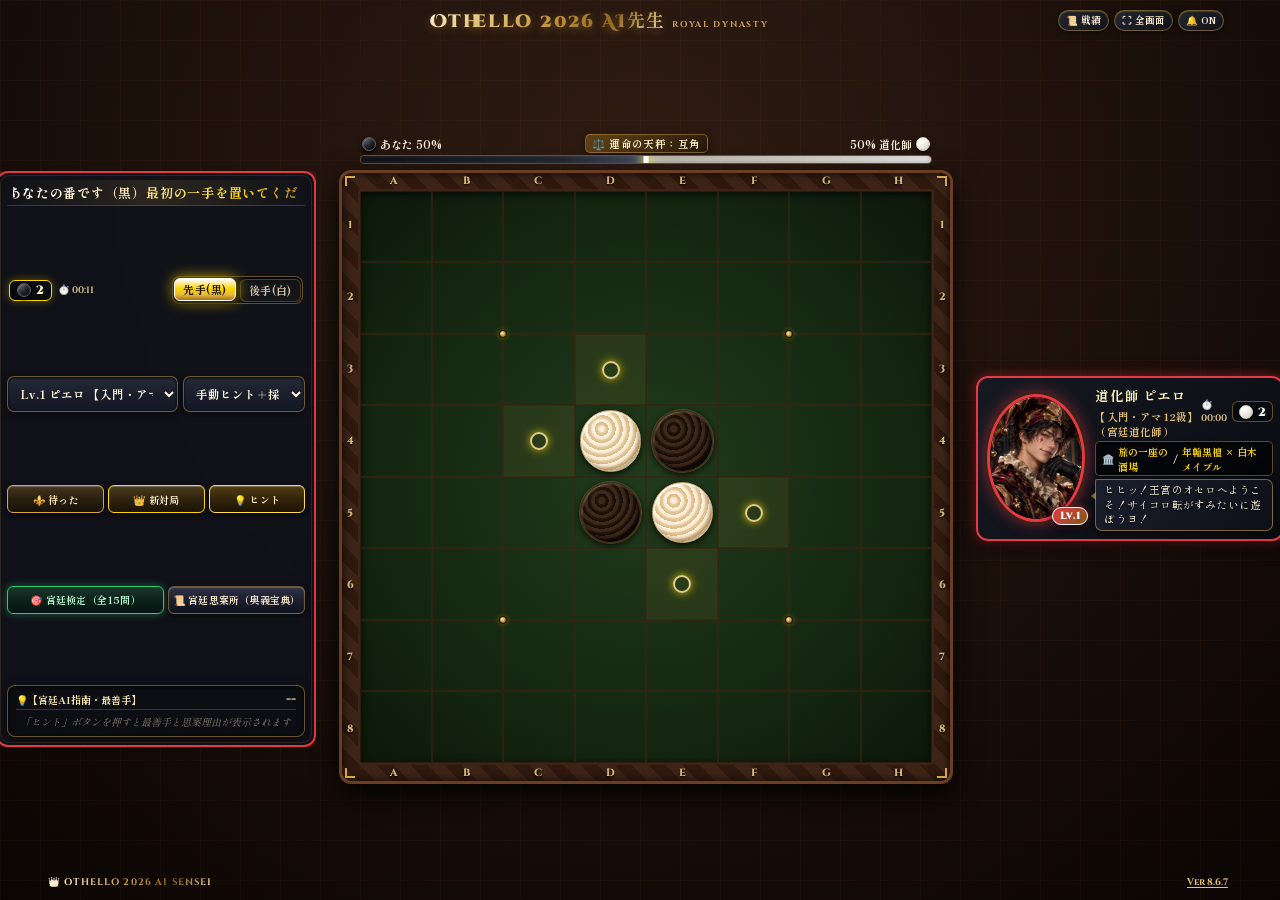
==== commit 95533871: "Add files via upload" ====
--- a/index.html
+++ b/index.html
@@ -2,12 +2,12 @@
 <!-- ==========================================================================
   【オセロプログラム メインHTML構造】
   ファイル名: othello_ai_sensei.html
-  バージョン: Ver 8.6.5 (2026/10/20)
+  バージョン: Ver 8.6.6 (2026/10/20)
   
-  [Ver 8.6.5] 2026/10/20 更新内容:
-  - 【全モード完全同一スロット・盤面＆説明枠絶対不動エディション】
-  - 講義カード（lectureControlCard）と検定カード（drillControlCard）を盤面ゾーンから下部操作ゾーンへ移設。
-  - 通常対局・検討・講義・検定の4大カードを下部固定スロットへ完全統合し、モード切り替え時の盤面上下動を100%根絶。
+  [Ver 8.6.6] 2026/10/20 更新内容:
+  - 【検討復帰ステータス完全復元・文字階層最適化＆操作ゾーン宮廷再編エディション】
+  - 操作ボタン群を【上段：対局3大操作】＋【下段：学習・指南2大ワイド】の2段構成へ再編。
+  - セレクトボックス1.5倍化に対応し、より直感的でミスタップのない美しい操作レイアウトを確立。
 ========================================================================== -->
 
 <!DOCTYPE html>
@@ -150,7 +150,7 @@
         <!-- ゾーン③：操作・説明共通固定ゾーン（4大モード完全同一スロット・枠絶対不動） -->
         <div class="player-control-zone">
             
-            <!-- ① 通常対局操作カード -->
+            <!-- ① 通常対局操作カード（ボタン最適2段再編） -->
             <div class="royal-card slot-mode-card" id="normalControlCard">
                 <div class="player-status-banner">
                     <div id="status" class="status-human-turn">👑 あなたの番です（黒）最初の一手を置いてください</div>
@@ -170,6 +170,7 @@
                     </div>
                 </div>
 
+                <!-- 対戦相手・ヒントモード 選択ボックス（1.5倍ワイド＆堂々たる高さ） -->
                 <div class="action-grid-row1">
                     <select id="characterSelect" aria-label="対戦相手の選択">
                         <option value="1" selected>Lv.1 ピエロ 【入門・アマ12級】</option>
@@ -191,12 +192,17 @@
                     </select>
                 </div>
 
-                <div class="action-grid-row2">
-                    <button id="undoButton" class="btn-royal" type="button">⚜️ 待った</button>
-                    <button id="restartButton" class="btn-royal" type="button">👑 新対局</button>
-                    <button id="btnOpenDrillMain" class="btn-royal" type="button" onclick="openDrillCourseModal()">🎯 検定</button>
-                    <button id="guideButton" class="btn-royal" type="button">📜 思案所</button>
-                    <button id="hintButton" class="btn-royal" type="button">💡 ヒント</button>
+                <!-- ボタン上段：対局3大操作（均等3分割） -->
+                <div class="action-grid-row-core">
+                    <button id="undoButton" class="btn-royal btn-core" type="button">⚜️ 待った</button>
+                    <button id="restartButton" class="btn-royal btn-core" type="button">👑 新対局</button>
+                    <button id="hintButton" class="btn-royal btn-core" type="button">💡 ヒント</button>
+                </div>
+
+                <!-- ボタン下段：宮廷学習・特訓（ワイド2分割） -->
+                <div class="action-grid-row-study">
+                    <button id="btnOpenDrillMain" class="btn-royal btn-study-drill" type="button" onclick="openDrillCourseModal()">🎯 宮廷検定（全15問）</button>
+                    <button id="guideButton" class="btn-royal btn-study-guide" type="button">📜 宮廷思案所（奥義宝典）</button>
                 </div>
 
                 <div class="hint-fixed-display" id="hintFixedDisplay">
@@ -230,7 +236,7 @@
                 </div>
             </div>
 
-            <!-- ③ 📖 盤面動的ビジュアル講義コントロールカード（下部スロット移設） -->
+            <!-- ③ 📖 盤面動的ビジュアル講義コントロールカード -->
             <div class="lecture-control-card slot-mode-card" id="lectureControlCard">
                 <div class="lecture-header-nav">
                     <div class="lecture-topic-badge" id="lectureTopicBadge">📖 【第1奥義：Xマスの罠と角防衛】盤面講義</div>
@@ -249,7 +255,7 @@
                 </div>
             </div>
 
-            <!-- ④ 🎯 宮廷次の一手検定：盤面解答カード（下部スロット移設） -->
+            <!-- ④ 🎯 宮廷次の一手検定：盤面解答カード -->
             <div class="drill-control-card slot-mode-card" id="drillControlCard">
                 <div class="drill-header-nav">
                     <div class="drill-topic-badge" id="drillTopicBadge">🎯 【Xマスの罠と角防衛】（第 1 問 / 全 15 問・基本形）</div>
@@ -734,7 +740,7 @@
     <!-- フッター -->
     <footer class="app-footer">
         <div class="footer-brand"><span>👑 OTHELLO 2026 AI SENSEI</span></div>
-        <div class="footer-version" id="versionBadge" title="歴代バージョン年代記を開く">Ver 8.6.5</div>
+        <div class="footer-version" id="versionBadge" title="歴代バージョン年代記を開く">Ver 8.6.6</div>
     </footer>
 
     <div class="bottom-safe-space"></div>
@@ -745,3 +751,4 @@
 </body>
 </html>
 
+
--- a/othello_ai_sensei_css.css
+++ b/othello_ai_sensei_css.css
@@ -2,14 +2,14 @@
 /* ==========================================================================
   【オセロプログラム スタイルシート（バロック王朝美術デザイン）】
   ファイル名: othello_ai_sensei_css.css
-  バージョン: Ver 8.6.5 (2026/10/20)
+  バージョン: Ver 8.6.6 (2026/10/20)
   
-  [Ver 8.6.5] 2026/10/20 更新内容:
-  - 【全モード完全同一スロット・盤面＆説明枠絶対不動エディション】
-  - 通常対局・検討・講義・検定の4大カードを下部固定スロット（.player-control-zone / .slot-mode-card）へ完全統合。
-  - 盤面ゾーン（.board-zone）から変動要素を一掃し、天秤ゲージと盤面の位置を絶対固定。
-  - 下部説明枠の高さスロットを完全統一（218px）し、モード切り替え時の盤面上下動を100%根絶。
-  - セリフ優雅アンビエント発光、同一セリフ静止維持、検定一覧第3問枠はみ出し解消を継続。
+  [Ver 8.6.6] 2026/10/20 更新内容:
+  - 【検討復帰ステータス完全復元・文字階層最適化＆操作ゾーン宮廷再編エディション】
+  - 対局操作ボタンを【対局3大操作】＋【学習2大ワイド】の2段グリッドへ最適化。
+  - 対戦相手・ヒントモード選択ボックスを縦幅1.5倍（36px）＆文字11.5pxへ拡大し、誤タップを解消。
+  - 下部スロット枠（--slot-fixed-height）を黄金比寸法（clamp(224px, 27dvh, 238px)）へ微調整し、はみ出しゼロを確立。
+  - 検定・講義・ヒント・検討の解説文を「全体調和タイポグラフィ（10.5px〜12px）」へ拡大し、スマートフォンでの視認性を大幅向上。
 ========================================================================== */
 
 * {
@@ -34,8 +34,8 @@
     --char-glow: rgba(230, 57, 70, 0.65);
     --dynasty-bg: radial-gradient(circle at 50% 15%, #181c26 0%, #0c0e14 50%, #050508 100%);
 
-    /* 下部モード共通固定スロット高さ（全モード完全同一化） */
-    --slot-fixed-height: clamp(208px, 25dvh, 222px);
+    /* 下部モード共通固定スロット高さ（2段ボタン＋1.5倍セレクト完全収容の黄金比） */
+    --slot-fixed-height: clamp(224px, 27dvh, 238px);
 
     /* ステージ動的バインド変数（Lv.1 デフォルト） */
     --st-bg-pattern: linear-gradient(rgba(255, 180, 100, 0.05) 1px, transparent 1px), linear-gradient(90deg, rgba(255, 180, 100, 0.05) 1px, transparent 1px);
@@ -248,8 +248,8 @@
 /* ゾーン①：対戦相手ゾーン */
 .opponent-zone {
     width: min(98vw, 440px); display: flex; align-items: center; gap: 10px;
-    padding: clamp(5px, 0.9dvh, 8px) 9px;
-    min-height: 108px; height: auto; max-height: 124px;
+    padding: clamp(4px, 0.8dvh, 7px) 9px;
+    min-height: 104px; height: auto; max-height: 120px;
     background: linear-gradient(135deg, rgba(22, 26, 36, 0.92) 0%, rgba(10, 12, 18, 0.96) 100%);
     border: 2.5px solid var(--char-accent); border-radius: 12px;
     box-shadow: 0 4px 18px rgba(0, 0, 0, 0.75), 0 0 12px var(--char-glow);
@@ -258,7 +258,7 @@
 }
 
 @media (min-width: 600px) and (max-aspect-ratio: 1/1) {
-    .opponent-zone { width: min(92vw, 680px); min-height: 120px; max-height: 130px; padding: 8px 14px; }
+    .opponent-zone { width: min(92vw, 680px); min-height: 116px; max-height: 126px; padding: 8px 14px; }
 }
 
 .opponent-avatar-wrap { position: relative; flex-shrink: 0; display: flex; align-items: center; justify-content: center; cursor: pointer; }
@@ -267,9 +267,9 @@
 .is-talking .voice-wave-ring.wave-2 { animation: oval-voice-ripple 0.85s cubic-bezier(0.1, 0.7, 0.3, 1) 0.2s forwards; }
 @keyframes oval-voice-ripple { 0% { transform: scale(1); opacity: 0.95; } 100% { transform: scale(1.4, 1.28); opacity: 0; } }
 
-/* 縦長オーバル（楕円額縁）肖像 */
+/* 縦長オーバル肖像 */
 .opponent-avatar-frame {
-    width: clamp(72px, 17vw, 84px); height: clamp(94px, 20vw, 108px); border-radius: 50%;
+    width: clamp(70px, 16.5vw, 82px); height: clamp(92px, 19.5vw, 104px); border-radius: 50%;
     border: 3.5px solid var(--char-accent);
     box-shadow: 0 0 0 2px #38240f, 0 0 16px var(--char-glow), inset 0 0 10px rgba(0, 0, 0, 0.9);
     background: radial-gradient(ellipse at 40% 35%, #3a3224 0%, #171510 65%, #080705 100%);
@@ -283,7 +283,7 @@
 }
 
 @media (min-width: 600px) and (max-aspect-ratio: 1/1) {
-    .opponent-avatar-frame { width: 92px; height: 118px; }
+    .opponent-avatar-frame { width: 90px; height: 114px; }
 }
 
 .avatar-img-box {
@@ -310,7 +310,7 @@
     line-height: 1.15; z-index: 12; letter-spacing: 0.04em;
 }
 
-/* ⏱️ 「思案中...」胸元中央エレガントプレート */
+/* ⏱️ 「思案中...」胸元プレート */
 .opponent-thinking-badge {
     position: absolute; bottom: 14px; left: 50%; transform: translateX(-50%); z-index: 10;
     font-size: 8.5px; font-weight: 900; color: #fff6d6; white-space: nowrap;
@@ -333,7 +333,7 @@
 }
 .opponent-header-row { display: flex; align-items: center; justify-content: space-between; }
 .opponent-name-group { display: flex; align-items: center; gap: 4px; flex-wrap: wrap; }
-.opponent-name { font-size: 13px; font-weight: 800; color: #fff4bd; letter-spacing: 0.04em; }
+.opponent-name { font-size: 13.5px; font-weight: 900; color: #fff4bd; letter-spacing: 0.04em; }
 .opponent-title { font-size: 10.5px; color: #e0be75; font-weight: 800; letter-spacing: 0.02em; }
 
 .stage-material-badge {
@@ -367,11 +367,11 @@
     box-shadow: inset 1px 1px 2px #ffffff, 0 2px 4px rgba(0,0,0,0.6);
 }
 
-/* 💬 2行完全対応セリフ吹き出し枠（優雅な内照アンビエント発光仕様） */
+/* 💬 セリフ吹き出し枠 */
 .opponent-speech-bubble {
     background: linear-gradient(135deg, rgba(28, 33, 46, 0.95) 0%, rgba(14, 16, 24, 0.98) 100%);
     border: 1.5px solid rgba(212, 167, 72, 0.55); border-radius: 7px; border-top-left-radius: 2px;
-    padding: 3.5px 8px; font-size: 10px; line-height: 1.35; color: #f7eed8;
+    padding: 3.5px 8px; font-size: 10.5px; line-height: 1.38; color: #f7eed8;
     box-shadow: 0 2px 8px rgba(0, 0, 0, 0.6); position: relative; white-space: normal;
     word-break: break-all; min-height: 38px; height: auto; flex-shrink: 0;
     display: flex; align-items: center; overflow: visible; box-sizing: border-box;
@@ -416,19 +416,19 @@
     filter: drop-shadow(0 0 4px var(--char-glow));
 }
 
-/* ゾーン②：盤面ゾーン（天秤ゲージと盤面のみの純粋固定エリア・上下動完全根絶） */
+/* ゾーン②：盤面ゾーン */
 .board-zone {
     display: flex; flex-direction: column; align-items: center; justify-content: center;
-    flex-shrink: 0; position: relative; margin: 0; width: 100%; gap: clamp(2px, 0.5dvh, 5px);
+    flex-shrink: 0; position: relative; margin: 0; width: 100%; gap: clamp(2px, 0.4dvh, 4px);
     touch-action: none;
 }
 .battle-gauge-container {
-    width: min(calc(100vw - 4px), 43dvh); display: flex; flex-direction: column; gap: 2px;
+    width: min(calc(100vw - 4px), 42dvh); display: flex; flex-direction: column; gap: 2px;
     padding: 1px 2px; flex-shrink: 0; margin-top: -2px; margin-bottom: 1px;
 }
 
 @media (min-width: 600px) and (max-aspect-ratio: 1/1) {
-    .battle-gauge-container { width: min(calc(92vw - var(--frame-pad) * 2), 48dvh, 600px); }
+    .battle-gauge-container { width: min(calc(92vw - var(--frame-pad) * 2), 46dvh, 600px); }
 }
 
 .battle-gauge-header { display: flex; justify-content: space-between; align-items: center; font-size: 11px; font-weight: 800; padding: 0 2px; }
@@ -480,8 +480,8 @@
 }
 
 #board {
-    width: min(calc(100vw - 4px - var(--frame-pad) * 2), 43dvh);
-    height: min(calc(100vw - 4px - var(--frame-pad) * 2), 43dvh);
+    width: min(calc(100vw - 4px - var(--frame-pad) * 2), 42dvh);
+    height: min(calc(100vw - 4px - var(--frame-pad) * 2), 42dvh);
     display: grid; grid-template-columns: repeat(8, 1fr); grid-template-rows: repeat(8, 1fr);
     border: 2px solid var(--st-board-border); border-radius: 4px;
     background: var(--st-board-bg); box-shadow: var(--st-board-shadow);
@@ -491,8 +491,8 @@
 
 @media (min-width: 600px) and (max-aspect-ratio: 1/1) {
     #board {
-        width: min(calc(92vw - var(--frame-pad) * 2), 48dvh, 600px);
-        height: min(calc(92vw - var(--frame-pad) * 2), 48dvh, 600px);
+        width: min(calc(92vw - var(--frame-pad) * 2), 46dvh, 600px);
+        height: min(calc(92vw - var(--frame-pad) * 2), 46dvh, 600px);
     }
 }
 
@@ -689,7 +689,7 @@
     .player-control-zone { width: min(92vw, 680px); }
 }
 
-/* 4大モードカード共通基盤（枠サイズ完全一致） */
+/* 4大モードカード共通基盤 */
 .slot-mode-card {
     width: 100%; height: 100%; max-height: 100%;
     position: absolute; inset: 0;
@@ -700,7 +700,7 @@
 .royal-card {
     background: var(--panel-bg);
     border: 2.5px solid var(--char-accent); border-radius: 12px;
-    padding: clamp(3px, 0.7dvh, 6px) 8px;
+    padding: clamp(4px, 0.8dvh, 7px) 9px;
     box-shadow: 0 6px 20px rgba(0, 0, 0, 0.75), 0 0 12px var(--char-glow);
     backdrop-filter: blur(10px); position: relative; transition: border-color 0.5s ease, box-shadow 0.5s ease;
     display: flex; flex-direction: column; justify-content: space-between;
@@ -716,8 +716,8 @@
 }
 
 #status {
-    font-size: 12.5px; font-weight: 900; letter-spacing: 0.06em; text-align: center;
-    min-height: 19px; display: flex; align-items: center; justify-content: center;
+    font-size: 13px; font-weight: 900; letter-spacing: 0.06em; text-align: center;
+    min-height: 20px; display: flex; align-items: center; justify-content: center;
     white-space: nowrap; overflow: hidden; text-overflow: ellipsis;
 }
 
@@ -739,7 +739,7 @@
 
 .player-sub-row {
     display: flex; align-items: center; justify-content: space-between;
-    gap: 6px; margin-bottom: 2px; padding: 0 2px; flex-shrink: 0;
+    gap: 6px; margin-bottom: 3px; padding: 0 2px; flex-shrink: 0;
 }
 
 .player-stats-group { display: flex; align-items: center; gap: 6px; }
@@ -765,21 +765,28 @@
     transform: translateY(-1px);
 }
 
-.action-grid-row1 { display: grid; grid-template-columns: 1.35fr 1fr; gap: 4px; margin-bottom: 2px; flex-shrink: 0; }
-.action-grid-row2 { display: grid; grid-template-columns: 1fr 1fr 1fr 1fr 1fr; gap: 3.5px; flex-shrink: 0; }
+/* ⚡ セレクトボックス1.5倍化（高さ36px・文字11.5px拡大） */
+.action-grid-row1 { display: grid; grid-template-columns: 1.4fr 1fr; gap: 5px; margin-bottom: 4px; flex-shrink: 0; }
 
 select {
-    font-family: inherit; font-size: 10px; font-weight: 700; padding: 2px 4px; border-radius: 6px;
-    border: 1px solid var(--gold-border); background: linear-gradient(180deg, #222633 0%, #131620 100%);
-    color: #faebd0; outline: none; width: 100%;
-}
+    font-family: inherit; font-size: 11.5px; font-weight: 800; padding: 6px 8px; border-radius: 7px;
+    border: 1.5px solid var(--gold-border); background: linear-gradient(180deg, #242938 0%, #131622 100%);
+    color: #fff6d6; outline: none; width: 100%; min-height: 36px; height: 36px;
+    box-shadow: inset 0 1px 3px rgba(0, 0, 0, 0.8), 0 2px 6px rgba(0, 0, 0, 0.6);
+    cursor: pointer; transition: all 0.2s ease;
+}
+select:focus { border-color: #ffd700; box-shadow: 0 0 10px rgba(255, 215, 0, 0.5); }
+
+/* ⚡ 操作ボタン最適2段グリッド構造 */
+.action-grid-row-core { display: grid; grid-template-columns: 1fr 1fr 1fr; gap: 4px; margin-bottom: 3.5px; flex-shrink: 0; }
+.action-grid-row-study { display: grid; grid-template-columns: 1.15fr 1fr; gap: 4px; flex-shrink: 0; }
 
 button { font-family: inherit; cursor: pointer; border-radius: 6px; transition: all 0.15s ease; white-space: nowrap; }
 .btn-royal {
-    padding: 4px 1.5px; font-size: 9.5px; font-weight: 800;
+    padding: 5px 4px; font-size: 10px; font-weight: 900;
     border-radius: 6px; position: relative;
     box-shadow: 0 2px 5px rgba(0, 0, 0, 0.7), inset 0 1px 1px rgba(255, 255, 255, 0.25);
-    letter-spacing: 0.02em;
+    letter-spacing: 0.02em; min-height: 28px; display: inline-flex; align-items: center; justify-content: center;
 }
 .btn-royal:hover { transform: translateY(-1px); box-shadow: 0 3px 8px rgba(0, 0, 0, 0.9), 0 0 8px var(--gold-glow); }
 .btn-royal:active { transform: translateY(1px); }
@@ -791,6 +798,10 @@
 #restartButton {
     background: linear-gradient(180deg, #4a3c1e 0%, #30240e 50%, #1b1307 100%);
     color: #fff2d1; border: 1.5px solid #ffd700;
+}
+#hintButton {
+    background: linear-gradient(180deg, #503d15 0%, #33250a 50%, #1c1304 100%);
+    color: #fff4bd; border: 1.5px solid #ffdb4d;
 }
 #btnOpenDrillMain {
     background: linear-gradient(180deg, #1b382d 0%, #0d221b 50%, #051410 100%);
@@ -801,13 +812,9 @@
     background: linear-gradient(180deg, #2e3244 0%, #1c1f2e 50%, #10121c 100%);
     color: #faebd0; border: 1.5px solid var(--gold-border);
 }
-#hintButton {
-    background: linear-gradient(180deg, #503d15 0%, #33250a 50%, #1c1304 100%);
-    color: #fff4bd; border: 1.5px solid #ffdb4d;
-}
 
 .hint-fixed-display {
-    width: 100%; height: clamp(44px, 5.8dvh, 52px); margin-top: 2px; padding: clamp(2px, 0.4dvh, 4px) 8px;
+    width: 100%; height: clamp(44px, 5.8dvh, 52px); margin-top: 3px; padding: clamp(2px, 0.4dvh, 4px) 8px;
     border: 1px solid rgba(212, 167, 72, 0.45); border-radius: 8px; background: rgba(14, 15, 20, 0.95);
     box-shadow: inset 0 1px 6px rgba(0, 0, 0, 0.8), 0 2px 8px rgba(0, 0, 0, 0.5);
     display: flex; flex-direction: column; justify-content: center; overflow: hidden; position: relative;
@@ -821,30 +828,30 @@
 }
 
 .hint-fixed-header { display: flex; align-items: center; justify-content: space-between; border-bottom: 1px solid rgba(212, 167, 72, 0.25); padding-bottom: 1px; margin-bottom: 2px; }
-.hint-badge-tag { font-size: 9.5px; font-weight: 800; color: #fae6b2; display: flex; align-items: center; gap: 4px; }
-.hint-target-coord { font-family: 'Cinzel', serif; font-size: 13px; font-weight: 900; color: #fff2d1; }
-.hint-elegant-gold-text { font-size: 9.5px; line-height: 1.35; color: #ecd08c; text-shadow: 0 1px 2px rgba(0, 0, 0, 0.9); overflow-y: auto; flex: 1; }
-.hint-placeholder-text { font-size: 9.5px; color: #8e8474; font-style: italic; text-align: center; line-height: 18px; }
-
-/* ② 棋譜検証（検討）モードパネル（完全同高スロット収容） */
+.hint-badge-tag { font-size: 10px; font-weight: 800; color: #fae6b2; display: flex; align-items: center; gap: 4px; }
+.hint-target-coord { font-family: 'Cinzel', serif; font-size: 13.5px; font-weight: 900; color: #fff2d1; }
+.hint-elegant-gold-text { font-size: 10.5px; line-height: 1.4; color: #ecd08c; text-shadow: 0 1px 2px rgba(0, 0, 0, 0.9); overflow-y: auto; flex: 1; }
+.hint-placeholder-text { font-size: 10px; color: #8e8474; font-style: italic; text-align: center; line-height: 20px; }
+
+/* ② 棋譜検証（検討）モードパネル */
 .review-mode-panel {
     display: none; background: linear-gradient(165deg, #1e1e28 0%, #101017 100%);
-    border: 1.5px solid var(--amber-accent); border-radius: 12px; padding: 6px 9px;
+    border: 1.5px solid var(--amber-accent); border-radius: 12px; padding: 7px 10px;
     box-shadow: 0 0 20px rgba(229, 184, 66, 0.3); flex-direction: column; justify-content: space-between;
 }
 .review-mode-panel.show { display: flex; }
 .review-header-row { display: flex; justify-content: space-between; align-items: center; border-bottom: 1px solid rgba(212, 167, 72, 0.3); padding-bottom: 2px; flex-shrink: 0; }
-.review-step-label { font-size: 11px; font-weight: 800; color: #fae6b2; }
-.review-turn-info { font-family: 'Cinzel', serif; font-size: 10.5px; font-weight: 700; color: #fff2cc; }
+.review-step-label { font-size: 11.5px; font-weight: 900; color: #fae6b2; }
+.review-turn-info { font-family: 'Cinzel', serif; font-size: 11px; font-weight: 800; color: #fff2cc; }
 .review-context-box {
     background: rgba(0, 0, 0, 0.55); border: 1px solid rgba(212, 167, 72, 0.3);
-    border-radius: 6px; padding: 4px 8px; font-size: 9.5px; line-height: 1.4; color: #ecd08c;
+    border-radius: 6px; padding: 5px 8px; font-size: 10.5px; line-height: 1.45; color: #ecd08c;
     flex: 1; overflow-y: auto; display: flex; align-items: center; margin: 3px 0; min-height: 0;
 }
 .review-controls-row1 { display: grid; grid-template-columns: 1fr 1fr; gap: 4px; flex-shrink: 0; }
 .review-controls-row2 { display: grid; grid-template-columns: 1.2fr 1.2fr 1fr; gap: 4px; flex-shrink: 0; margin-top: 3px; }
 .btn-review-nav {
-    padding: 4px 3px; font-size: 10px; font-weight: 800; border-radius: 6px; border: 1px solid var(--gold-border);
+    padding: 5px 3px; font-size: 10.5px; font-weight: 800; border-radius: 6px; border: 1px solid var(--gold-border);
     background: linear-gradient(180deg, #2a2c3a 0%, #151620 100%); color: #ffffff; transition: all 0.2s ease;
 }
 .btn-review-nav:disabled { opacity: 0.35; cursor: not-allowed; filter: grayscale(0.8); }
@@ -855,16 +862,16 @@
 .review-deep-card { display: flex; flex-direction: column; gap: 2px; width: 100%; text-align: left; }
 .review-deep-card.bad-highlight { border-left: 3px solid #ff4d4d; padding-left: 6px; }
 .review-deep-card.turn-highlight { border-left: 3px solid #ffd700; padding-left: 6px; }
-.deep-card-title { font-size: 10.5px; font-weight: 900; margin-bottom: 1px; }
+.deep-card-title { font-size: 11px; font-weight: 900; margin-bottom: 1px; }
 .bad-highlight .deep-card-title { color: #ff6b6b; }
 .turn-highlight .deep-card-title { color: #ffd700; }
-.deep-metrics-row { font-size: 9.5px; color: #fff4bd; background: rgba(0,0,0,0.4); padding: 1.5px 5px; border-radius: 4px; margin: 1px 0; }
-.deep-card-detail { font-size: 9px; color: #ecd08c; line-height: 1.35; }
-
-/* ③ 📖 講義コントロールカード（完全同高スロット収容） */
+.deep-metrics-row { font-size: 10px; color: #fff4bd; background: rgba(0,0,0,0.4); padding: 2px 6px; border-radius: 4px; margin: 1px 0; }
+.deep-card-detail { font-size: 10px; color: #ecd08c; line-height: 1.4; }
+
+/* ③ 📖 講義コントロールカード（文字10.5px〜12.5px最適化） */
 .lecture-control-card {
     display: none; background: linear-gradient(145deg, rgba(24, 28, 40, 0.98) 0%, rgba(12, 14, 22, 0.99) 100%);
-    border: 2px solid #5ef7a2; border-radius: 12px; padding: 7px 10px;
+    border: 2px solid #5ef7a2; border-radius: 12px; padding: 8px 11px;
     box-shadow: 0 8px 24px rgba(0, 0, 0, 0.9), 0 0 20px rgba(46, 204, 113, 0.4);
     flex-direction: column; justify-content: space-between; text-align: left;
     animation: popup-fade-in 0.28s cubic-bezier(0.18, 0.89, 0.32, 1.25) forwards;
@@ -872,41 +879,41 @@
 .lecture-control-card.show { display: flex; }
 .lecture-header-nav { display: flex; justify-content: space-between; align-items: center; border-bottom: 1px solid rgba(46, 204, 113, 0.3); padding-bottom: 2px; flex-shrink: 0; }
 .lecture-topic-badge { font-size: 11px; font-weight: 900; color: #5ef7a2; display: inline-flex; align-items: center; gap: 4px; }
-.lecture-step-indicator { font-family: 'Cinzel', serif; font-size: 9.5px; font-weight: 900; color: #ffd700; }
+.lecture-step-indicator { font-family: 'Cinzel', serif; font-size: 10px; font-weight: 900; color: #ffd700; }
 
 .lecture-body-box { flex: 1; display: flex; flex-direction: column; overflow: hidden; min-height: 0; margin: 2px 0; }
-.lecture-title-text { font-size: 11px; font-weight: 900; color: #ffffff; margin-top: 1px; flex-shrink: 0; }
-.lecture-desc-text { font-size: 9.5px; color: #ecd08c; line-height: 1.35; margin-top: 1px; flex-shrink: 0; }
+.lecture-title-text { font-size: 12.5px; font-weight: 900; color: #ffffff; margin-top: 1px; flex-shrink: 0; }
+.lecture-desc-text { font-size: 11px; color: #ecd08c; line-height: 1.4; margin-top: 2px; flex-shrink: 0; }
 
 .lecture-explain-box {
     background: rgba(0, 0, 0, 0.5); border: 1px solid rgba(212, 167, 72, 0.3);
-    border-radius: 6px; padding: 4px 6px; font-size: 9px; line-height: 1.35; color: #fff4bd;
-    overflow-y: auto; margin-top: 2px; flex: 1; min-height: 0;
+    border-radius: 6px; padding: 5px 8px; font-size: 10.5px; line-height: 1.45; color: #fff4bd;
+    overflow-y: auto; margin-top: 3px; flex: 1; min-height: 0;
 }
 .lecture-step-log { margin-bottom: 3px; padding-bottom: 2px; border-bottom: 1px dashed rgba(255, 255, 255, 0.15); }
 .lecture-step-log:last-child { margin-bottom: 0; border-bottom: none; }
 .lecture-step-log b { color: #5ef7a2; }
 .lecture-solution-card {
     background: rgba(46, 204, 113, 0.15); border: 1px solid #2ecc71; border-radius: 6px;
-    padding: 3px 5px; color: #d4f8e2; font-weight: 800; margin-top: 2px;
+    padding: 4px 6px; color: #d4f8e2; font-size: 10.5px; font-weight: 800; margin-top: 2px;
 }
 
 .lecture-actions-bar {
-    display: flex; justify-content: space-between; align-items: center; margin-top: 2px;
-    padding-top: 2px; border-top: 1px solid rgba(212, 167, 72, 0.25); gap: 4px; flex-wrap: wrap; flex-shrink: 0;
+    display: flex; justify-content: space-between; align-items: center; margin-top: 3px;
+    padding-top: 3px; border-top: 1px solid rgba(212, 167, 72, 0.25); gap: 4px; flex-wrap: wrap; flex-shrink: 0;
 }
 .lecture-btn-action {
-    font-size: 9.5px; font-weight: 900; padding: 4px 8px; border-radius: 6px; cursor: pointer; transition: all 0.2s ease;
+    font-size: 10px; font-weight: 900; padding: 5px 9px; border-radius: 6px; cursor: pointer; transition: all 0.2s ease;
 }
 .btn-lecture-play { background: linear-gradient(180deg, #5ef7a2 0%, #2ecc71 100%); color: #042415; border: 1px solid #fff; box-shadow: 0 0 10px rgba(46, 204, 113, 0.7); }
 .btn-lecture-reset { background: rgba(255, 255, 255, 0.08); color: #ecd08c; border: 1px solid rgba(212, 167, 72, 0.4); }
 .btn-lecture-to-drill { background: var(--pure-gold-btn); color: #121008; border: 1px solid #fff; box-shadow: 0 0 10px rgba(255, 215, 0, 0.7); display: none; }
 .btn-lecture-exit { background: rgba(255, 255, 255, 0.06); color: #c9ba9f; border: 1px solid rgba(255, 255, 255, 0.2); }
 
-/* ④ 🎯 検定解答カード（完全同高スロット収容） */
+/* ④ 🎯 検定解答カード（文字10.5px〜12px最適化） */
 .drill-control-card {
     display: none; background: linear-gradient(145deg, rgba(20, 24, 34, 0.98) 0%, rgba(10, 12, 18, 0.99) 100%);
-    border: 2px solid #ffd700; border-radius: 12px; padding: 7px 10px;
+    border: 2px solid #ffd700; border-radius: 12px; padding: 8px 11px;
     box-shadow: 0 8px 24px rgba(0, 0, 0, 0.9), 0 0 20px rgba(255, 215, 0, 0.45);
     flex-direction: column; justify-content: space-between; text-align: left;
     animation: popup-fade-in 0.28s cubic-bezier(0.18, 0.89, 0.32, 1.25) forwards;
@@ -915,14 +922,14 @@
 
 .drill-header-nav { display: flex; justify-content: space-between; align-items: center; border-bottom: 1px solid rgba(212, 167, 72, 0.3); padding-bottom: 2px; flex-shrink: 0; }
 .drill-topic-badge { font-size: 11px; font-weight: 900; color: #ffd700; display: inline-flex; align-items: center; gap: 4px; }
-.drill-diff-badge { font-family: 'Cinzel', serif; font-size: 9px; font-weight: 900; padding: 1px 5px; border-radius: 4px; background: rgba(255, 215, 0, 0.15); border: 1px solid #ffd700; color: #fff4bd; }
-
-.drill-question-box { font-size: 10px; font-weight: 800; color: #ffffff; line-height: 1.35; margin-top: 1px; flex-shrink: 0; }
-.drill-question-sub { font-size: 8.5px; color: #ecd08c; margin-top: 1px; }
+.drill-diff-badge { font-family: 'Cinzel', serif; font-size: 9.5px; font-weight: 900; padding: 1.5px 6px; border-radius: 4px; background: rgba(255, 215, 0, 0.15); border: 1px solid #ffd700; color: #fff4bd; }
+
+.drill-question-box { font-size: 12px; font-weight: 800; color: #ffffff; line-height: 1.38; margin-top: 2px; flex-shrink: 0; }
+.drill-question-sub { font-size: 10px; color: #ecd08c; margin-top: 1px; }
 
 .drill-feedback-box {
-    display: none; border-radius: 6px; padding: 4px 6px; font-size: 9.5px; line-height: 1.35;
-    margin-top: 2px; animation: popup-fade-in 0.25s ease forwards;
+    display: none; border-radius: 6px; padding: 5px 8px; font-size: 10.5px; line-height: 1.45;
+    margin-top: 3px; animation: popup-fade-in 0.25s ease forwards;
     flex: 1; min-height: 0; overflow-y: auto; box-sizing: border-box;
 }
 .drill-feedback-box.correct {
@@ -935,17 +942,17 @@
 }
 
 .drill-reason-act {
-    margin-bottom: 2.5px; padding-bottom: 2px; border-bottom: 1px dashed rgba(255, 255, 255, 0.15);
+    margin-bottom: 3px; padding-bottom: 2px; border-bottom: 1px dashed rgba(255, 255, 255, 0.15);
 }
 .drill-reason-act:last-child { margin-bottom: 0; padding-bottom: 0; border-bottom: none; }
-.drill-reason-act b { color: #ffd700; font-size: 9.5px; }
+.drill-reason-act b { color: #ffd700; font-size: 11px; }
 
 .drill-actions-bar {
-    display: flex; justify-content: space-between; align-items: center; margin-top: 2px;
-    padding-top: 2px; border-top: 1px solid rgba(212, 167, 72, 0.25); gap: 4px; flex-wrap: wrap; flex-shrink: 0;
+    display: flex; justify-content: space-between; align-items: center; margin-top: 3px;
+    padding-top: 3px; border-top: 1px solid rgba(212, 167, 72, 0.25); gap: 4px; flex-wrap: wrap; flex-shrink: 0;
 }
 .drill-btn-action {
-    font-size: 9px; font-weight: 900; padding: 4px 7px; border-radius: 6px;
+    font-size: 9.5px; font-weight: 900; padding: 5px 8px; border-radius: 6px;
     cursor: pointer; transition: all 0.2s ease;
 }
 .drill-btn-retry {
@@ -1015,7 +1022,7 @@
 }
 .btn-theme-lecture:hover { background: #2ecc71; color: #042415; }
 
-.drill-theme-summary { font-size: 9.5px; color: #ecd08c; line-height: 1.35; }
+.drill-theme-summary { font-size: 10px; color: #ecd08c; line-height: 1.4; }
 
 .drill-theme-questions-list {
     display: flex; flex-direction: column; gap: 4.5px; width: 100%; box-sizing: border-box;
@@ -1029,7 +1036,7 @@
 .drill-sub-question-card.cleared { border-color: #2ecc71; background: rgba(46, 204, 113, 0.12); }
 .drill-sub-info { display: flex; align-items: center; gap: 6px; min-width: 0; flex: 1; overflow: hidden; }
 .drill-step-tag { font-size: 8.5px; font-weight: 900; color: #ffd700; flex-shrink: 0; background: rgba(255, 215, 0, 0.12); padding: 1px 4px; border-radius: 3px; border: 1px solid rgba(255, 215, 0, 0.3); }
-.drill-sub-title { font-size: 9.5px; color: #ffffff; white-space: nowrap; overflow: hidden; text-overflow: ellipsis; flex: 1; }
+.drill-sub-title { font-size: 10px; color: #ffffff; white-space: nowrap; overflow: hidden; text-overflow: ellipsis; flex: 1; }
 .btn-sub-drill {
     font-size: 9px; font-weight: 900; padding: 3px 9px; border-radius: 4px;
     background: var(--pure-gold-btn); color: #121008; border: 1px solid #fff; cursor: pointer; flex-shrink: 0;
@@ -1090,7 +1097,7 @@
 }
 .stats-col { display: flex; flex-direction: column; gap: 1px; align-items: center; }
 .stats-col-title { font-size: 9px; color: #bfa882; font-weight: 700; }
-.stats-col-val { font-family: 'Cinzel', serif; font-size: 13px; font-weight: 900; color: #fff4bd; display: inline-flex; align-items: center; gap: 4px; }
+.stats-col-val { font-family: 'Cinzel', serif; font-size: 13px; font-weight: 900; color: #fff4bd; display: inline-flex; align-items: gap: 4px; }
 
 .ai-tactics-carte {
     background: linear-gradient(135deg, rgba(28, 24, 18, 0.94) 0%, rgba(14, 12, 10, 0.97) 100%);
@@ -1112,7 +1119,7 @@
     box-shadow: 0 0 10px rgba(255, 215, 0, 0.25);
 }
 .story-act-title { font-size: 10.5px; font-weight: 900; color: #ffd700; margin-bottom: 2px; }
-.story-act-body { color: #f2e9d2; font-size: 10px; }
+.story-act-body { color: #f2e9d2; font-size: 10.5px; line-height: 1.45; }
 
 .story-deep-link-wrap { margin-top: 4px; display: flex; justify-content: flex-end; }
 .story-deep-btn {
@@ -1204,11 +1211,11 @@
     margin-bottom: 8px; padding-bottom: 8px; border-bottom: 1px solid rgba(212, 167, 72, 0.3);
 }
 .archive-toolbar-row1 { display: flex; gap: 6px; align-items: center; }
-.archive-toolbar-row1 select { flex: 1; font-size: 10px; padding: 3px 5px; }
+.archive-toolbar-row1 select { flex: 1; font-size: 10px; padding: 3px 5px; min-height: 28px; height: 28px; }
 
 .archive-toolbar-row2 { display: flex; gap: 6px; align-items: center; justify-content: space-between; }
 .archive-toolbar-row2-left { display: flex; gap: 6px; flex: 1; }
-.archive-toolbar-row2-left select { flex: 1; font-size: 10px; padding: 3px 5px; }
+.archive-toolbar-row2-left select { flex: 1; font-size: 10px; padding: 3px 5px; min-height: 28px; height: 28px; }
 
 .btn-clear-archive {
     font-size: 10px; font-weight: 800; padding: 3px 8px; border-radius: 6px;
@@ -1453,7 +1460,7 @@
     .btn-select-fighter { width: 100%; margin-top: 5px; padding: 6px 0; text-align: center; }
 }
 
-/* 用語リンクとポップアップ（押しやすい適正ボタンサイズ化） */
+/* 用語リンクとポップアップ */
 .term-link {
     color: #ffd700; text-decoration: underline; text-decoration-style: dotted;
     text-underline-offset: 3px; cursor: pointer; font-weight: 800; padding: 0 2px;
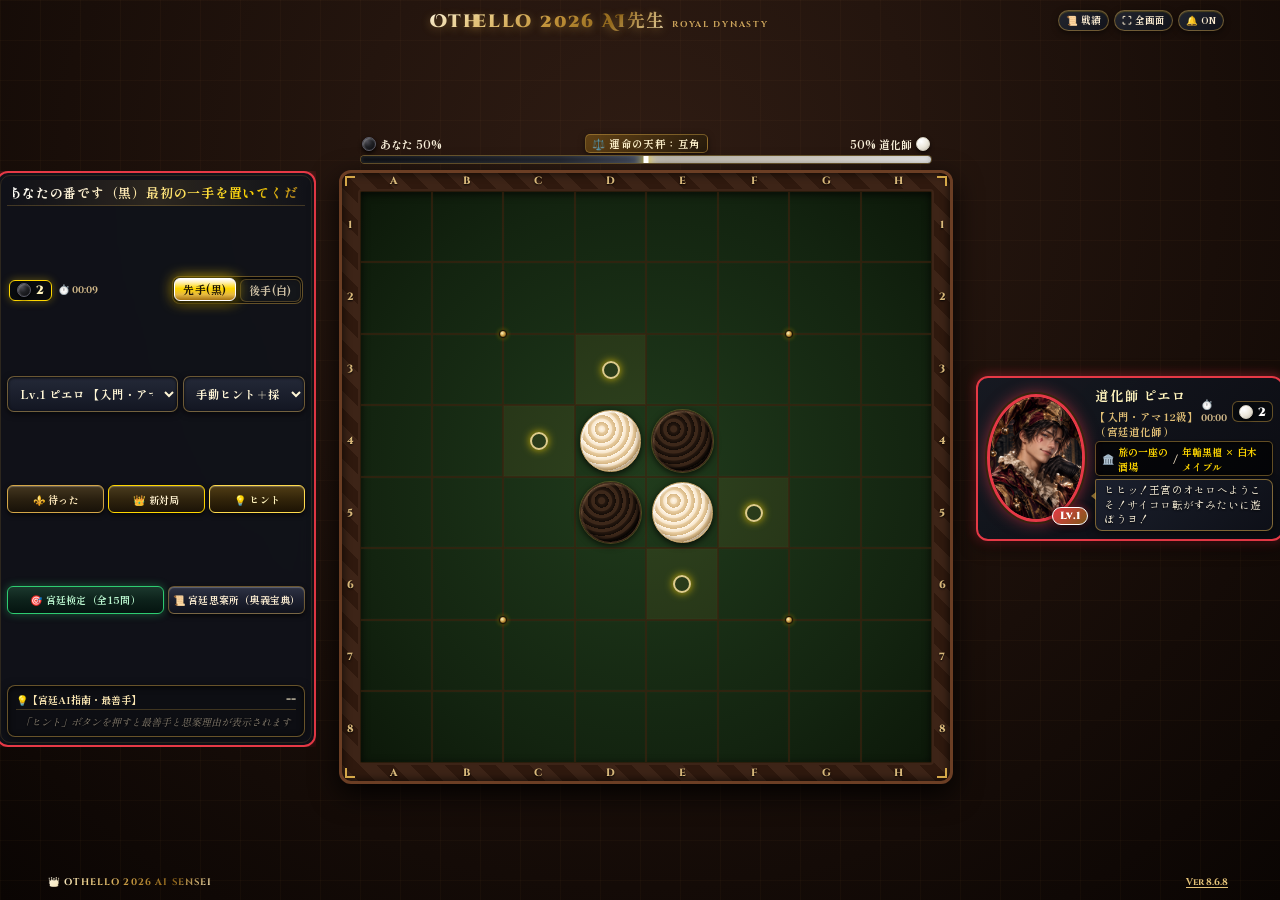
==== commit 511efe0c: "Add files via upload" ====
--- a/index.html
+++ b/index.html
@@ -2,12 +2,12 @@
 <!-- ==========================================================================
   【オセロプログラム メインHTML構造】
   ファイル名: othello_ai_sensei.html
-  バージョン: Ver 8.6.6 (2026/10/20)
+  バージョン: Ver 8.6.8 (2025/05/20)
   
-  [Ver 8.6.6] 2026/10/20 更新内容:
-  - 【検討復帰ステータス完全復元・文字階層最適化＆操作ゾーン宮廷再編エディション】
-  - 操作ボタン群を【上段：対局3大操作】＋【下段：学習・指南2大ワイド】の2段構成へ再編。
-  - セレクトボックス1.5倍化に対応し、より直感的でミスタップのない美しい操作レイアウトを確立。
+  [Ver 8.6.8] 2025/05/20 更新内容:
+  - 【3段階ピラミッド教育体系＆撃破ターゲット完全連動エディション】
+  - 思案所「心得タブ」の導入解説を3段階ピラミッド（大枠・中枠・詳細）へ刷新。
+  - 用語・定石宝典の講義ボタンを新設の三大定石講義（lec-openings）へ最適化。
 ========================================================================== -->
 
 <!DOCTYPE html>
@@ -603,21 +603,19 @@
                 <div id="opsGuideContainer" class="guide-cards-list"></div>
             </div>
 
-            <!-- 第2タブ【📖 初心者脱出！序中終盤の心得＆上達ロードマップ】 -->
+            <!-- 第2タブ【📖 3段階ピラミッド教育体系 × 撃破ターゲット完全連動】 -->
             <div id="tab-tips" class="manual-tab-content">
                 <div class="manual-card-highlight">
-                    <div style="font-size:12px; font-weight:900; color:#ffd700; margin-bottom:4px;">
-                        👑 初心者が最短で勝てるようになる「三段階の王道戦略」
-                    </div>
-                    <div style="font-size:10px; color:#f2e9d2; line-height:1.4;">
-                        オセロは序盤、中盤、終盤で「目指すべきゴール」が180度変わります。この3つの心得を胸に刻むだけで、あなたの勝率は劇的に跳ね上がります。
+                    <div style="font-size:12.5px; font-weight:900; color:#ffd700; margin-bottom:4px;">
+                        👑 初心者を絶対に迷わせない「3段階ピラミッド教育体系」
+                    </div>
+                    <div style="font-size:10.5px; color:#f2e9d2; line-height:1.45;">
+                        教材や上達の鉄則は、<b>「① 超わかりやすい大枠」➔「② 試合全体の流れ」➔「③ 具体的な奥義と定石」</b>のきれいな掘り下げ構造にすることです。<br>
+                        「どこまで理解すると誰を倒せるようになるのか」が直感的にわかります！
                     </div>
                 </div>
                 <div id="strategyPhasesContainer" class="guide-cards-list" style="margin-top:8px;"></div>
                 <div style="margin-top:10px;">
-                    <div style="font-size:11.5px; font-weight:900; color:#ffd700; margin-bottom:5px;">
-                        📈 初心者から神域（名人）への完全上達ロードマップ
-                    </div>
                     <div id="strategyRoadmapContainer" class="roadmap-cards-list"></div>
                 </div>
             </div>
@@ -706,11 +704,11 @@
                     </div>
                 </div>
 
-                <!-- 📖 三大王道定石セクション -->
+                <!-- 📖 三大王道定石セクション（新設の専用講義へリンク） -->
                 <div class="manual-card" id="term-sec-openings">
                     <div class="manual-card-title">
                         <span>📖 三大王道定石の系譜（虎・牛・馬）</span>
-                        <button type="button" class="btn-inline-drill" onclick="startLectureMode('lec-3')">中割り講義 📖</button>
+                        <button type="button" class="btn-inline-drill" onclick="startLectureMode('lec-openings')">定石実演講義 📖</button>
                     </div>
                     <div style="margin-bottom:6px;">
                         <b>🐯 虎定石（トラ・平行取り）：</b>初手F5に対し平行取りD6や縦取りから展開する王道定石。中央を制圧し主導権を握りやすい基本形です。
@@ -740,7 +738,7 @@
     <!-- フッター -->
     <footer class="app-footer">
         <div class="footer-brand"><span>👑 OTHELLO 2026 AI SENSEI</span></div>
-        <div class="footer-version" id="versionBadge" title="歴代バージョン年代記を開く">Ver 8.6.6</div>
+        <div class="footer-version" id="versionBadge" title="歴代バージョン年代記を開く">Ver 8.6.8</div>
     </footer>
 
     <div class="bottom-safe-space"></div>
@@ -751,4 +749,3 @@
 </body>
 </html>
 
-
--- a/othello_ai_sensei_css.css
+++ b/othello_ai_sensei_css.css
@@ -2,14 +2,13 @@
 /* ==========================================================================
   【オセロプログラム スタイルシート（バロック王朝美術デザイン）】
   ファイル名: othello_ai_sensei_css.css
-  バージョン: Ver 8.6.6 (2026/10/20)
+  バージョン: Ver 8.6.8 (2025/05/20)
   
-  [Ver 8.6.6] 2026/10/20 更新内容:
-  - 【検討復帰ステータス完全復元・文字階層最適化＆操作ゾーン宮廷再編エディション】
-  - 対局操作ボタンを【対局3大操作】＋【学習2大ワイド】の2段グリッドへ最適化。
-  - 対戦相手・ヒントモード選択ボックスを縦幅1.5倍（36px）＆文字11.5pxへ拡大し、誤タップを解消。
-  - 下部スロット枠（--slot-fixed-height）を黄金比寸法（clamp(224px, 27dvh, 238px)）へ微調整し、はみ出しゼロを確立。
-  - 検定・講義・ヒント・検討の解説文を「全体調和タイポグラフィ（10.5px〜12px）」へ拡大し、スマートフォンでの視認性を大幅向上。
+  [Ver 8.6.8] 2025/05/20 更新内容:
+  - 【3段階ピラミッド教育体系＆撃破ターゲット完全連動エディション】
+  - 思案所「心得タブ」の3段階ピラミッド専用カード（.pyramid-step-card）スタイル新設。
+  - 👑 到達目安バッジ（.pyramid-rank-badge）および ⚔️ 撃破ターゲットバッジ（.pyramid-enemy-badge）の装飾定義。
+  - スマートフォンでの視認性と美しい折り返しレイアウトを確立。
 ========================================================================== */
 
 * {
@@ -868,7 +867,7 @@
 .deep-metrics-row { font-size: 10px; color: #fff4bd; background: rgba(0,0,0,0.4); padding: 2px 6px; border-radius: 4px; margin: 1px 0; }
 .deep-card-detail { font-size: 10px; color: #ecd08c; line-height: 1.4; }
 
-/* ③ 📖 講義コントロールカード（文字10.5px〜12.5px最適化） */
+/* ③ 📖 講義コントロールカード */
 .lecture-control-card {
     display: none; background: linear-gradient(145deg, rgba(24, 28, 40, 0.98) 0%, rgba(12, 14, 22, 0.99) 100%);
     border: 2px solid #5ef7a2; border-radius: 12px; padding: 8px 11px;
@@ -910,7 +909,7 @@
 .btn-lecture-to-drill { background: var(--pure-gold-btn); color: #121008; border: 1px solid #fff; box-shadow: 0 0 10px rgba(255, 215, 0, 0.7); display: none; }
 .btn-lecture-exit { background: rgba(255, 255, 255, 0.06); color: #c9ba9f; border: 1px solid rgba(255, 255, 255, 0.2); }
 
-/* ④ 🎯 検定解答カード（文字10.5px〜12px最適化） */
+/* ④ 🎯 検定解答カード */
 .drill-control-card {
     display: none; background: linear-gradient(145deg, rgba(20, 24, 34, 0.98) 0%, rgba(10, 12, 18, 0.99) 100%);
     border: 2px solid #ffd700; border-radius: 12px; padding: 8px 11px;
@@ -1410,6 +1409,59 @@
     background: linear-gradient(180deg, #5ef7a2 0%, #2ecc71 100%); color: #042415;
     border: 1px solid #fff; cursor: pointer; box-shadow: 0 1px 4px rgba(0,0,0,0.6);
     flex-shrink: 0; margin-left: auto;
+}
+
+/* 👑 3段階ピラミッド教育体系 専用スタイル定義 */
+.pyramid-step-card {
+    border: 1.8px solid rgba(212, 167, 72, 0.55);
+    background: linear-gradient(145deg, rgba(32, 36, 48, 0.92) 0%, rgba(14, 16, 24, 0.98) 100%);
+    border-radius: 10px; padding: 10px 12px; margin-bottom: 11px;
+    box-shadow: 0 4px 14px rgba(0, 0, 0, 0.65), inset 0 1px 2px rgba(255, 215, 0, 0.2);
+    display: flex; flex-direction: column; gap: 6px;
+}
+.pyramid-card-header {
+    display: flex; align-items: center; gap: 8px; flex-wrap: wrap;
+    border-bottom: 1px solid rgba(212, 167, 72, 0.35); padding-bottom: 5px;
+}
+.pyramid-step-tag {
+    font-family: 'Cinzel', serif; font-size: 10px; font-weight: 900;
+    padding: 2px 7px; border-radius: 4px; background: linear-gradient(135deg, #ffd700 0%, #a67314 100%);
+    color: #121008; border: 1px solid #ffffff; box-shadow: 0 0 8px rgba(255, 215, 0, 0.6);
+    white-space: nowrap; flex-shrink: 0;
+}
+.pyramid-step-title {
+    font-size: 12.5px; font-weight: 900; color: #fff4bd; letter-spacing: 0.03em;
+}
+.pyramid-badges-row {
+    display: flex; align-items: center; gap: 6px; flex-wrap: wrap; margin-top: 1px;
+}
+.pyramid-rank-badge {
+    font-size: 9.5px; font-weight: 800; color: #ffd700; background: rgba(255, 215, 0, 0.12);
+    border: 1px solid rgba(255, 215, 0, 0.5); padding: 2px 7px; border-radius: 5px; white-space: nowrap;
+}
+.pyramid-enemy-badge {
+    font-size: 9.5px; font-weight: 800; color: #ffadad; background: rgba(230, 57, 70, 0.15);
+    border: 1px solid rgba(230, 57, 70, 0.5); padding: 2px 7px; border-radius: 5px; white-space: nowrap;
+}
+.pyramid-summary-text {
+    font-size: 10.5px; color: #f2e9d2; line-height: 1.45; font-style: italic;
+    background: rgba(0, 0, 0, 0.35); padding: 5px 8px; border-radius: 6px;
+    border-left: 3px solid #ffd700;
+}
+.pyramid-rules-list {
+    display: flex; flex-direction: column; gap: 4px; margin-top: 2px;
+}
+.pyramid-rule-item {
+    font-size: 10.5px; line-height: 1.5; color: #ecd08c;
+    background: rgba(0, 0, 0, 0.25); padding: 5px 8px; border-radius: 5px;
+    border: 1px solid rgba(212, 167, 72, 0.2);
+}
+.pyramid-rule-item b { color: #ffffff; }
+.pyramid-effect-box {
+    background: linear-gradient(135deg, rgba(46, 38, 18, 0.8) 0%, rgba(20, 16, 8, 0.9) 100%);
+    border: 1px solid #ffd700; border-radius: 6px; padding: 6px 9px;
+    font-size: 10px; line-height: 1.45; color: #fff6d6;
+    box-shadow: 0 0 10px rgba(255, 215, 0, 0.2); margin-top: 2px;
 }
 
 /* 思案所：上達ロードマップ */
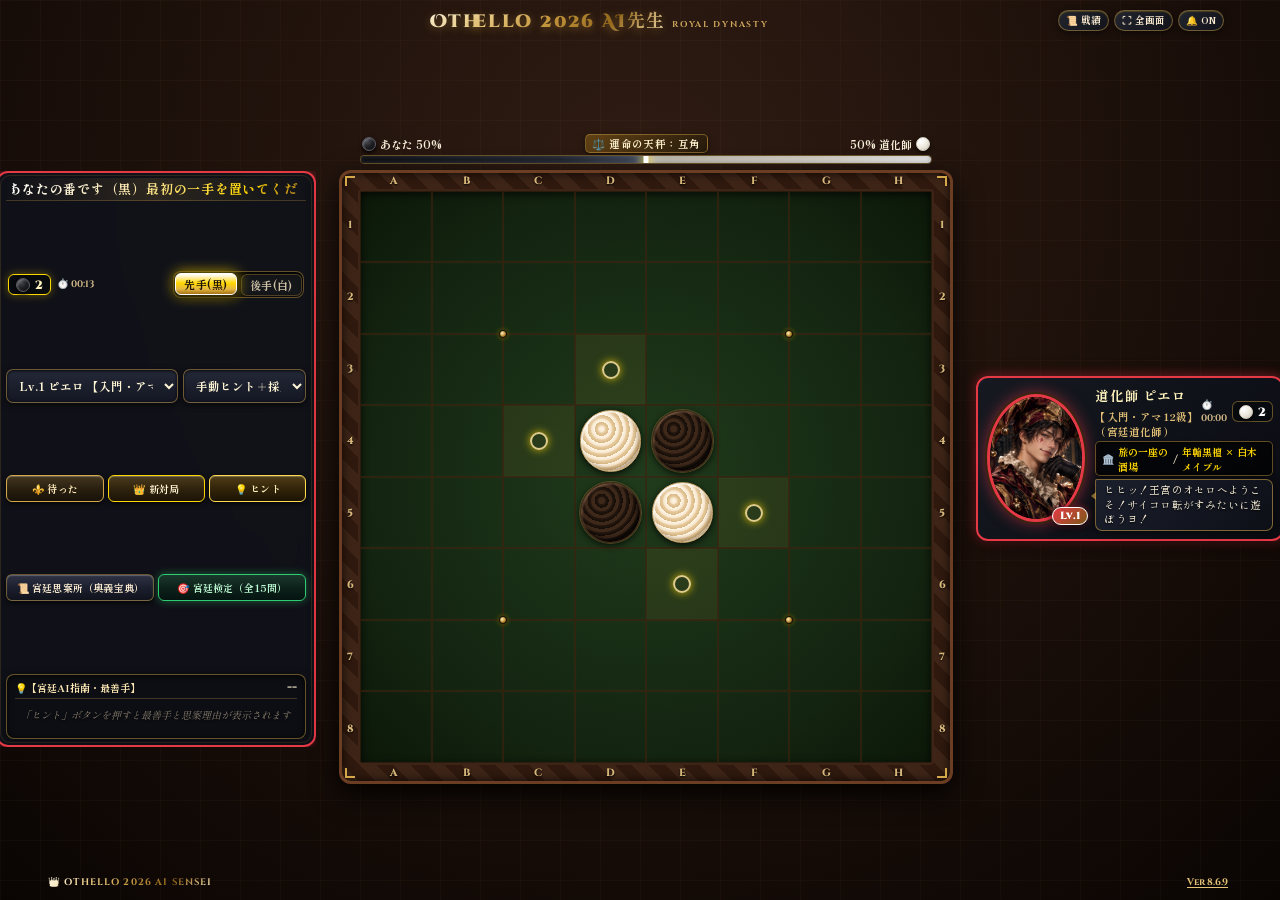
==== commit f24d4407: "Add files via upload" ====
--- a/index.html
+++ b/index.html
@@ -2,12 +2,11 @@
 <!-- ==========================================================================
   【オセロプログラム メインHTML構造】
   ファイル名: othello_ai_sensei.html
-  バージョン: Ver 8.6.8 (2025/05/20)
+  バージョン: Ver 8.6.9 (2025/05/20)
   
-  [Ver 8.6.8] 2025/05/20 更新内容:
-  - 【3段階ピラミッド教育体系＆撃破ターゲット完全連動エディション】
-  - 思案所「心得タブ」の導入解説を3段階ピラミッド（大枠・中枠・詳細）へ刷新。
-  - 用語・定石宝典の講義ボタンを新設の三大定石講義（lec-openings）へ最適化。
+  [Ver 8.6.9] 2025/05/20 更新内容:
+  - 【思考エンジン適正化・戦績録UI洗練＆教育精度極限エディション】
+  - 操作パネル下段の学習ボタン配置を最適化（左：宮廷思案所、右：宮廷検定）。
 ========================================================================== -->
 
 <!DOCTYPE html>
@@ -199,10 +198,10 @@
                     <button id="hintButton" class="btn-royal btn-core" type="button">💡 ヒント</button>
                 </div>
 
-                <!-- ボタン下段：宮廷学習・特訓（ワイド2分割） -->
+                <!-- ボタン下段：宮廷学習・特訓（左：思案所、右：検定） -->
                 <div class="action-grid-row-study">
+                    <button id="guideButton" class="btn-royal btn-study-guide" type="button">📜 宮廷思案所（奥義宝典）</button>
                     <button id="btnOpenDrillMain" class="btn-royal btn-study-drill" type="button" onclick="openDrillCourseModal()">🎯 宮廷検定（全15問）</button>
-                    <button id="guideButton" class="btn-royal btn-study-guide" type="button">📜 宮廷思案所（奥義宝典）</button>
                 </div>
 
                 <div class="hint-fixed-display" id="hintFixedDisplay">
@@ -697,14 +696,14 @@
                         <b>🧱 壁（かべ）：</b>外側に自分の石がずらりと一直線に並んでしまうこと。相手に無数の足場を与えてしまうため、敗着の典型とされます。
                     </div>
                     <div style="margin-bottom:6px;">
-                        <b>📉 開放度（かいほうど）：</b>打った石の周りにある「空きマスの数」。開放度が低い手ほど好手とされます。
+                        <b>📉 開放度（かいほうど）：</b>打った石や裏返した石の周囲にある「空きマスの数」。開放度が低い手ほど相手に手番を与えない好手とされます。
                     </div>
                     <div>
                         <b>⚖️ パリティ（偶数理論）：</b>オセロ終盤の絶対法則。偶数空きエリアは相手に先に打たせ、奇数空きエリアは自分が先に打つことで最後の一手を独占できます。
                     </div>
                 </div>
 
-                <!-- 📖 三大王道定石セクション（新設の専用講義へリンク） -->
+                <!-- 📖 三大王道定石セクション -->
                 <div class="manual-card" id="term-sec-openings">
                     <div class="manual-card-title">
                         <span>📖 三大王道定石の系譜（虎・牛・馬）</span>
@@ -738,7 +737,7 @@
     <!-- フッター -->
     <footer class="app-footer">
         <div class="footer-brand"><span>👑 OTHELLO 2026 AI SENSEI</span></div>
-        <div class="footer-version" id="versionBadge" title="歴代バージョン年代記を開く">Ver 8.6.8</div>
+        <div class="footer-version" id="versionBadge" title="歴代バージョン年代記を開く">Ver 8.6.9</div>
     </footer>
 
     <div class="bottom-safe-space"></div>
--- a/othello_ai_sensei_css.css
+++ b/othello_ai_sensei_css.css
@@ -2,13 +2,13 @@
 /* ==========================================================================
   【オセロプログラム スタイルシート（バロック王朝美術デザイン）】
   ファイル名: othello_ai_sensei_css.css
-  バージョン: Ver 8.6.8 (2025/05/20)
+  バージョン: Ver 8.6.9 (2025/05/20)
   
-  [Ver 8.6.8] 2025/05/20 更新内容:
-  - 【3段階ピラミッド教育体系＆撃破ターゲット完全連動エディション】
-  - 思案所「心得タブ」の3段階ピラミッド専用カード（.pyramid-step-card）スタイル新設。
-  - 👑 到達目安バッジ（.pyramid-rank-badge）および ⚔️ 撃破ターゲットバッジ（.pyramid-enemy-badge）の装飾定義。
-  - スマートフォンでの視認性と美しい折り返しレイアウトを確立。
+  [Ver 8.6.9] 2025/05/20 更新内容:
+  - 【思考エンジン適正化・戦績録UI洗練＆教育精度極限エディション】
+  - ヒント固定表示枠（.hint-fixed-display）の高さを拡張し、本文2行が確実に収まる黄金比レイアウトを確立。
+  - 戦績録テーブルの形式セル（.col-mode）から不要な省略記号（点・ドット）を完全除去。
+  - 勝敗・称号バッジ（.badge-win-gold等）のカッコ改行表示に完全対応。
 ========================================================================== */
 
 * {
@@ -699,7 +699,7 @@
 .royal-card {
     background: var(--panel-bg);
     border: 2.5px solid var(--char-accent); border-radius: 12px;
-    padding: clamp(4px, 0.8dvh, 7px) 9px;
+    padding: clamp(3px, 0.6dvh, 6px) 8px;
     box-shadow: 0 6px 20px rgba(0, 0, 0, 0.75), 0 0 12px var(--char-glow);
     backdrop-filter: blur(10px); position: relative; transition: border-color 0.5s ease, box-shadow 0.5s ease;
     display: flex; flex-direction: column; justify-content: space-between;
@@ -709,14 +709,14 @@
 
 .player-status-banner {
     width: 100%; display: flex; align-items: center; justify-content: center;
-    padding: 2.5px 6px; margin-bottom: 2px;
+    padding: 1.5px 6px; margin-bottom: 1.5px;
     background: linear-gradient(90deg, rgba(0,0,0,0) 0%, rgba(212, 167, 72, 0.14) 50%, rgba(0,0,0,0) 100%);
     border-bottom: 1px solid rgba(212, 167, 72, 0.25); flex-shrink: 0;
 }
 
 #status {
     font-size: 13px; font-weight: 900; letter-spacing: 0.06em; text-align: center;
-    min-height: 20px; display: flex; align-items: center; justify-content: center;
+    min-height: 19px; display: flex; align-items: center; justify-content: center;
     white-space: nowrap; overflow: hidden; text-overflow: ellipsis;
 }
 
@@ -738,7 +738,7 @@
 
 .player-sub-row {
     display: flex; align-items: center; justify-content: space-between;
-    gap: 6px; margin-bottom: 3px; padding: 0 2px; flex-shrink: 0;
+    gap: 6px; margin-bottom: 2px; padding: 0 2px; flex-shrink: 0;
 }
 
 .player-stats-group { display: flex; align-items: center; gap: 6px; }
@@ -754,7 +754,7 @@
     border-radius: 8px; padding: 1.5px; gap: 4px; box-shadow: inset 0 2px 5px rgba(0,0,0,0.8);
 }
 .color-btn {
-    font-family: inherit; font-size: 11px; font-weight: 900; padding: 2.5px 8px;
+    font-family: inherit; font-size: 11px; font-weight: 900; padding: 2px 8px;
     border-radius: 6px; border: 1px solid rgba(212, 167, 72, 0.3); background: rgba(255, 255, 255, 0.05);
     color: #d1c3a7; cursor: pointer; transition: all 0.2s ease; letter-spacing: 0.04em;
 }
@@ -764,28 +764,28 @@
     transform: translateY(-1px);
 }
 
-/* ⚡ セレクトボックス1.5倍化（高さ36px・文字11.5px拡大） */
-.action-grid-row1 { display: grid; grid-template-columns: 1.4fr 1fr; gap: 5px; margin-bottom: 4px; flex-shrink: 0; }
+/* ⚡ セレクトボックス（高さ34px） */
+.action-grid-row1 { display: grid; grid-template-columns: 1.4fr 1fr; gap: 5px; margin-bottom: 3px; flex-shrink: 0; }
 
 select {
-    font-family: inherit; font-size: 11.5px; font-weight: 800; padding: 6px 8px; border-radius: 7px;
+    font-family: inherit; font-size: 11.5px; font-weight: 800; padding: 5px 8px; border-radius: 7px;
     border: 1.5px solid var(--gold-border); background: linear-gradient(180deg, #242938 0%, #131622 100%);
-    color: #fff6d6; outline: none; width: 100%; min-height: 36px; height: 36px;
+    color: #fff6d6; outline: none; width: 100%; min-height: 34px; height: 34px;
     box-shadow: inset 0 1px 3px rgba(0, 0, 0, 0.8), 0 2px 6px rgba(0, 0, 0, 0.6);
     cursor: pointer; transition: all 0.2s ease;
 }
 select:focus { border-color: #ffd700; box-shadow: 0 0 10px rgba(255, 215, 0, 0.5); }
 
 /* ⚡ 操作ボタン最適2段グリッド構造 */
-.action-grid-row-core { display: grid; grid-template-columns: 1fr 1fr 1fr; gap: 4px; margin-bottom: 3.5px; flex-shrink: 0; }
-.action-grid-row-study { display: grid; grid-template-columns: 1.15fr 1fr; gap: 4px; flex-shrink: 0; }
+.action-grid-row-core { display: grid; grid-template-columns: 1fr 1fr 1fr; gap: 4px; margin-bottom: 3px; flex-shrink: 0; }
+.action-grid-row-study { display: grid; grid-template-columns: 1fr 1fr; gap: 4px; flex-shrink: 0; margin-bottom: 2px; }
 
 button { font-family: inherit; cursor: pointer; border-radius: 6px; transition: all 0.15s ease; white-space: nowrap; }
 .btn-royal {
-    padding: 5px 4px; font-size: 10px; font-weight: 900;
+    padding: 4px 4px; font-size: 10px; font-weight: 900;
     border-radius: 6px; position: relative;
     box-shadow: 0 2px 5px rgba(0, 0, 0, 0.7), inset 0 1px 1px rgba(255, 255, 255, 0.25);
-    letter-spacing: 0.02em; min-height: 28px; display: inline-flex; align-items: center; justify-content: center;
+    letter-spacing: 0.02em; min-height: 27px; display: inline-flex; align-items: center; justify-content: center;
 }
 .btn-royal:hover { transform: translateY(-1px); box-shadow: 0 3px 8px rgba(0, 0, 0, 0.9), 0 0 8px var(--gold-glow); }
 .btn-royal:active { transform: translateY(1px); }
@@ -812,12 +812,14 @@
     color: #faebd0; border: 1.5px solid var(--gold-border);
 }
 
+/* 💡 ヒント枠（2行分を確実に表示できる黄金比高さを確保） */
 .hint-fixed-display {
-    width: 100%; height: clamp(44px, 5.8dvh, 52px); margin-top: 3px; padding: clamp(2px, 0.4dvh, 4px) 8px;
+    width: 100%; height: clamp(56px, 7.2dvh, 66px); min-height: 56px; max-height: 68px;
+    margin-top: 2px; padding: 3px 8px;
     border: 1px solid rgba(212, 167, 72, 0.45); border-radius: 8px; background: rgba(14, 15, 20, 0.95);
     box-shadow: inset 0 1px 6px rgba(0, 0, 0, 0.8), 0 2px 8px rgba(0, 0, 0, 0.5);
-    display: flex; flex-direction: column; justify-content: center; overflow: hidden; position: relative;
-    transition: all 0.3s ease; flex-shrink: 0;
+    display: flex; flex-direction: column; justify-content: flex-start; overflow: hidden; position: relative;
+    transition: all 0.3s ease; flex-shrink: 0; box-sizing: border-box;
 }
 
 .hint-fixed-display.hint-mode-sealed {
@@ -826,11 +828,17 @@
     box-shadow: inset 0 0 12px rgba(0,0,0,0.9), 0 0 14px rgba(212, 167, 72, 0.25);
 }
 
-.hint-fixed-header { display: flex; align-items: center; justify-content: space-between; border-bottom: 1px solid rgba(212, 167, 72, 0.25); padding-bottom: 1px; margin-bottom: 2px; }
+.hint-fixed-header {
+    display: flex; align-items: center; justify-content: space-between;
+    border-bottom: 1px solid rgba(212, 167, 72, 0.25); padding-bottom: 1.5px; margin-bottom: 2px; flex-shrink: 0;
+}
 .hint-badge-tag { font-size: 10px; font-weight: 800; color: #fae6b2; display: flex; align-items: center; gap: 4px; }
 .hint-target-coord { font-family: 'Cinzel', serif; font-size: 13.5px; font-weight: 900; color: #fff2d1; }
-.hint-elegant-gold-text { font-size: 10.5px; line-height: 1.4; color: #ecd08c; text-shadow: 0 1px 2px rgba(0, 0, 0, 0.9); overflow-y: auto; flex: 1; }
-.hint-placeholder-text { font-size: 10px; color: #8e8474; font-style: italic; text-align: center; line-height: 20px; }
+.hint-elegant-gold-text {
+    font-size: 10.5px; line-height: 1.38; color: #ecd08c;
+    text-shadow: 0 1px 2px rgba(0, 0, 0, 0.9); overflow-y: auto; flex: 1; min-height: 0;
+}
+.hint-placeholder-text { font-size: 10px; color: #8e8474; font-style: italic; text-align: center; line-height: 28px; }
 
 /* ② 棋譜検証（検討）モードパネル */
 .review-mode-panel {
@@ -1238,47 +1246,59 @@
     padding: 6px 5px; border-bottom: 2px solid var(--gold-border); white-space: nowrap; z-index: 5;
 }
 .archive-table td {
-    padding: 6px 5px; border-bottom: 1px solid rgba(212, 167, 72, 0.15); color: #f2ead8; vertical-align: middle;
-    line-height: 1.35; overflow: hidden; text-overflow: ellipsis;
+    padding: 6px 4px; border-bottom: 1px solid rgba(212, 167, 72, 0.15); color: #f2ead8; vertical-align: middle;
+    line-height: 1.35;
 }
 .archive-table tr:hover { background: rgba(255, 215, 0, 0.06); }
 
 .col-date   { width: 13.5%; }
 .col-opp    { width: 17%; }
-.col-color  { width: 8.5%; }
-.col-title  { width: 18%; }
+.col-color  { width: 8%; text-align: center; }
+.col-title  { width: 19%; }
 .col-score  { width: 11%; }
 .col-mode   { width: 9%; text-align: center; }
 .col-acc    { width: 11.5%; text-align: center !important; }
-.col-time   { width: 11.5%; }
+.col-time   { width: 11%; }
+
+/* 形式セルから不要な省略記号（点・ドット）を完全根絶 */
+.archive-table td:nth-child(6) {
+    text-align: center !important;
+    text-overflow: clip !important;
+    overflow: visible !important;
+    padding-left: 1px;
+    padding-right: 1px;
+}
 
 .archive-table th:nth-child(7),
 .archive-table td:nth-child(7) {
     text-align: center !important;
 }
 
+/* 勝敗・称号バッジ（カッコ改行に完全対応） */
 .badge-win-gold {
     font-family: inherit; font-size: 9.5px; font-weight: 800; padding: 2px 5px; border-radius: 4px;
     background: linear-gradient(135deg, #d4a748 0%, #8c6218 100%); color: #ffffff;
-    border: 1px solid #ffd700; box-shadow: 0 1px 4px rgba(0,0,0,0.6); display: inline-flex; align-items: center; gap: 3px;
-    white-space: nowrap;
+    border: 1px solid #ffd700; box-shadow: 0 1px 4px rgba(0,0,0,0.6); display: inline-flex; flex-direction: column; align-items: flex-start; gap: 1px;
+    white-space: normal; line-height: 1.25; word-break: break-all;
 }
 .badge-lose-dim {
     font-family: inherit; font-size: 9.5px; font-weight: 700; padding: 2px 5px; border-radius: 4px;
     background: rgba(180, 40, 40, 0.3); color: #ffadad; border: 1px solid rgba(255, 100, 100, 0.4);
-    display: inline-flex; align-items: center; gap: 3px; white-space: nowrap;
+    display: inline-flex; flex-direction: column; align-items: flex-start; gap: 1px;
+    white-space: normal; line-height: 1.25; word-break: break-all;
 }
 .badge-draw-dim {
     font-family: inherit; font-size: 9.5px; font-weight: 700; padding: 2px 5px; border-radius: 4px;
     background: rgba(100, 100, 120, 0.3); color: #d0d0e0; border: 1px solid rgba(160, 160, 180, 0.4);
-    display: inline-flex; align-items: center; gap: 3px; white-space: nowrap;
+    display: inline-flex; flex-direction: column; align-items: flex-start; gap: 1px;
+    white-space: normal; line-height: 1.25; word-break: break-all;
 }
 
 .badge-mode-standard {
     width: 48px; height: 28px; box-sizing: border-box;
     border-radius: 4px; display: inline-flex; flex-direction: column;
     align-items: center; justify-content: center; text-align: center;
-    font-size: 8.5px; line-height: 1.15; margin: 0 auto;
+    font-size: 8.5px; line-height: 1.15; margin: 0 auto; flex-shrink: 0;
 }
 .badge-genuine-crown {
     background: linear-gradient(135deg, #ffd700 0%, #b38600 100%); color: #121008;
@@ -1570,3 +1590,4 @@
     .opponent-avatar-frame { width: clamp(84px, 8.5vw, 98px); height: clamp(110px, 11vw, 128px); }
 }
 
+
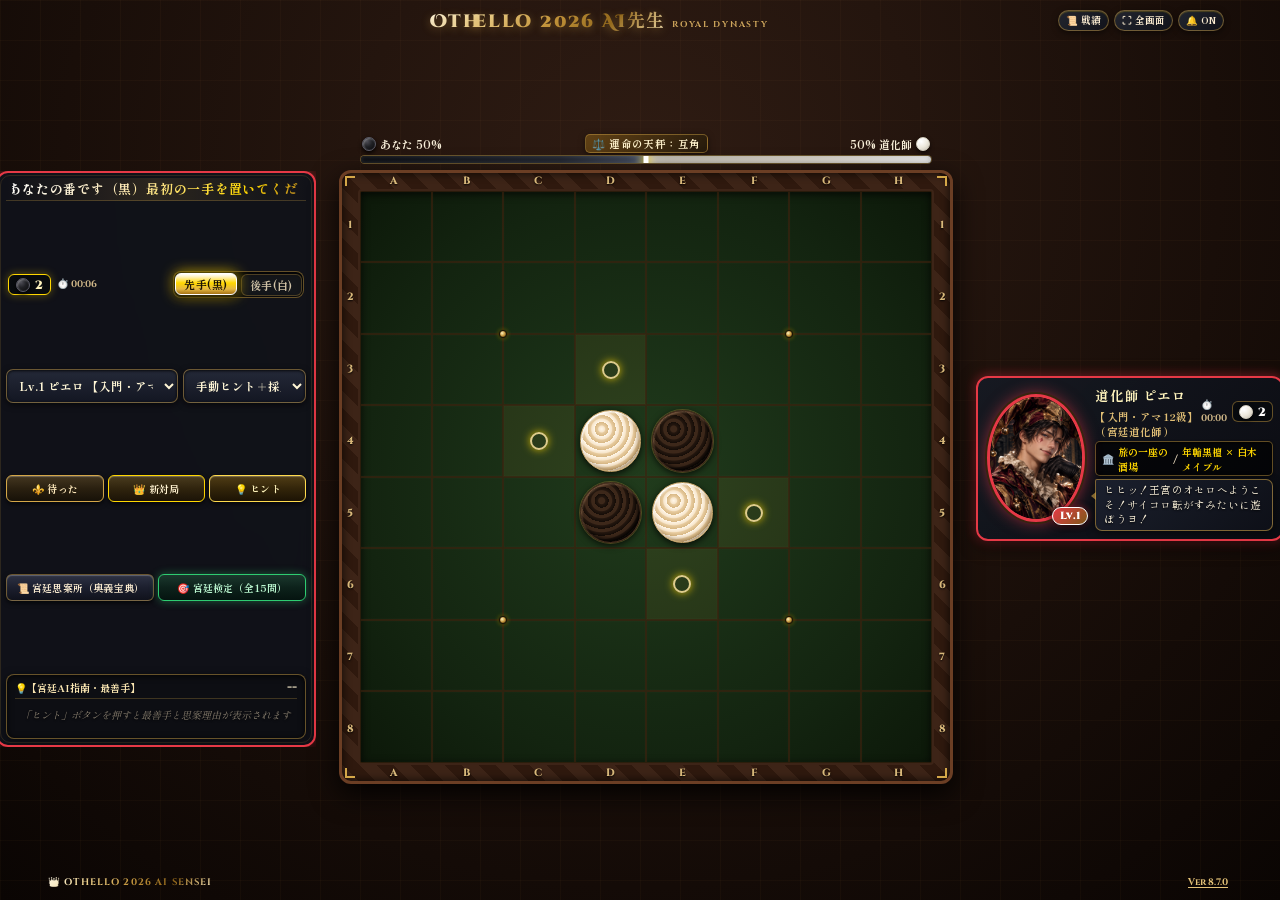
==== commit 7913d27d: "Add files via upload" ====
--- a/index.html
+++ b/index.html
@@ -2,11 +2,11 @@
 <!-- ==========================================================================
   【オセロプログラム メインHTML構造】
   ファイル名: othello_ai_sensei.html
-  バージョン: Ver 8.6.9 (2025/05/20)
+  バージョン: Ver 8.7.0 (2025/05/20)
   
-  [Ver 8.6.9] 2025/05/20 更新内容:
-  - 【思考エンジン適正化・戦績録UI洗練＆教育精度極限エディション】
-  - 操作パネル下段の学習ボタン配置を最適化（左：宮廷思案所、右：宮廷検定）。
+  [Ver 8.7.0] 2025/05/20 更新内容:
+  - 【教育体系完全統合＆講義コマ送り操作エディション】
+  - 講義コントロールカードを自動再生から「◀ 前のステップ」「次のステップ ▶」のコマ送り方式へ刷新。
 ========================================================================== -->
 
 <!DOCTYPE html>
@@ -101,7 +101,7 @@
             </div>
         </div>
 
-        <!-- ゾーン②：盤面ゾーン（天秤ゲージと盤面のみの純粋固定ゾーン化・上下動完全根絶） -->
+        <!-- ゾーン②：盤面ゾーン（天秤ゲージと盤面のみの純粋固定ゾーン化） -->
         <div class="board-zone">
             <!-- 天秤ゲージ -->
             <div class="battle-gauge-container gauge-player-black" id="battleGaugeContainer">
@@ -149,7 +149,7 @@
         <!-- ゾーン③：操作・説明共通固定ゾーン（4大モード完全同一スロット・枠絶対不動） -->
         <div class="player-control-zone">
             
-            <!-- ① 通常対局操作カード（ボタン最適2段再編） -->
+            <!-- ① 通常対局操作カード -->
             <div class="royal-card slot-mode-card" id="normalControlCard">
                 <div class="player-status-banner">
                     <div id="status" class="status-human-turn">👑 あなたの番です（黒）最初の一手を置いてください</div>
@@ -169,7 +169,7 @@
                     </div>
                 </div>
 
-                <!-- 対戦相手・ヒントモード 選択ボックス（1.5倍ワイド＆堂々たる高さ） -->
+                <!-- 対戦相手・ヒントモード 選択ボックス -->
                 <div class="action-grid-row1">
                     <select id="characterSelect" aria-label="対戦相手の選択">
                         <option value="1" selected>Lv.1 ピエロ 【入門・アマ12級】</option>
@@ -191,7 +191,7 @@
                     </select>
                 </div>
 
-                <!-- ボタン上段：対局3大操作（均等3分割） -->
+                <!-- ボタン上段：対局3大操作 -->
                 <div class="action-grid-row-core">
                     <button id="undoButton" class="btn-royal btn-core" type="button">⚜️ 待った</button>
                     <button id="restartButton" class="btn-royal btn-core" type="button">👑 新対局</button>
@@ -235,11 +235,11 @@
                 </div>
             </div>
 
-            <!-- ③ 📖 盤面動的ビジュアル講義コントロールカード -->
+            <!-- ③ 📖 盤面動的ビジュアル講義コントロールカード（コマ送り対応） -->
             <div class="lecture-control-card slot-mode-card" id="lectureControlCard">
                 <div class="lecture-header-nav">
                     <div class="lecture-topic-badge" id="lectureTopicBadge">📖 【第1奥義：Xマスの罠と角防衛】盤面講義</div>
-                    <span class="lecture-step-indicator" id="lectureStepIndicator">ステップ 0 / 2</span>
+                    <span class="lecture-step-indicator" id="lectureStepIndicator">ステップ 0 / 3</span>
                 </div>
                 <div class="lecture-body-box">
                     <div class="lecture-title-text" id="lectureTitleText">⚠️ 講義：Xマスの罠と角防衛のメカニズム</div>
@@ -247,10 +247,11 @@
                     <div class="lecture-explain-box" id="lectureExplainBox" style="display:none;"></div>
                 </div>
                 <div class="lecture-actions-bar">
-                    <button type="button" class="lecture-btn-action btn-lecture-play" id="btnLecturePlay" onclick="playCurrentLectureStep()">▶ 実演を再生</button>
+                    <button type="button" class="lecture-btn-action btn-lecture-prev" id="btnLecturePrev" onclick="prevLectureStep()">◀ 前のステップ</button>
+                    <button type="button" class="lecture-btn-action btn-lecture-next" id="btnLectureNext" onclick="nextLectureStep()">次のステップ ▶</button>
                     <button type="button" class="lecture-btn-action btn-lecture-reset" id="btnLectureReset" onclick="resetCurrentLecture()">↺ 最初から</button>
-                    <button type="button" class="lecture-btn-action btn-lecture-to-drill" id="btnLectureToDrill" onclick="proceedToDrillFromLecture()">🎯 この奥義の検定を解く ▶</button>
-                    <button type="button" class="lecture-btn-action btn-lecture-exit" id="btnLectureExit" onclick="exitLectureMode()">✕ 講義を終了</button>
+                    <button type="button" class="lecture-btn-action btn-lecture-to-drill" id="btnLectureToDrill" onclick="proceedToDrillFromLecture()">🎯 検定を解く ▶</button>
+                    <button type="button" class="lecture-btn-action btn-lecture-exit" id="btnLectureExit" onclick="exitLectureMode()">✕ 終了</button>
                 </div>
             </div>
 
@@ -640,7 +641,7 @@
                         <span>🌱 第3奥義：至高の手筋「中割り」</span>
                         <button type="button" class="btn-inline-drill" onclick="startLectureMode('lec-3')">盤面講義を見る 📖</button>
                     </div>
-                    <div>内側の石だけを1枚めくり、相手の選択肢をゼロへと追い込むオセロ最強の基本手筋の神髄を盤面で学びます。</div>
+                    <div>相手の打てる場所（①〜⑨）を削り取り、安全な逃げ場をなくして危険マスへ自滅させるオセロ最強手筋を学びます。</div>
                 </div>
                 <div class="manual-card">
                     <div class="manual-card-title">
@@ -658,7 +659,7 @@
                 </div>
             </div>
 
-            <!-- 第4タブ【👥 宮廷豪傑名鑑（全10豪傑 画像入り一覧ギャラリー）】 -->
+            <!-- 第4タブ【👥 宮廷豪傑名鑑】 -->
             <div id="tab-gallery" class="manual-tab-content">
                 <div style="font-size:11px; color:#ecd08c; margin-bottom:8px;">
                     王宮に集う全10大豪傑の肖像画名鑑です。「対戦する ⚔️」を押すと、その豪傑と即座に対局できます。
@@ -690,7 +691,7 @@
                         <button type="button" class="btn-inline-drill" onclick="startLectureMode('lec-3')">講義 📖</button>
                     </div>
                     <div style="margin-bottom:6px;">
-                        <b>🌱 中割り（なかわり）：</b>既に相手の石に囲まれている「内側の石」だけを返す着手。外側に自分の石が露出しないため、相手に打てるマスを与えません。
+                        <b>🌱 中割り（なかわり）：</b>外側に石を露出させず、内側の石だけを返す着手。相手の打てる場所を増やさず、安全な逃げ場を削り取って自滅へ追い込みます。
                     </div>
                     <div style="margin-bottom:6px;">
                         <b>🧱 壁（かべ）：</b>外側に自分の石がずらりと一直線に並んでしまうこと。相手に無数の足場を与えてしまうため、敗着の典型とされます。
@@ -737,7 +738,7 @@
     <!-- フッター -->
     <footer class="app-footer">
         <div class="footer-brand"><span>👑 OTHELLO 2026 AI SENSEI</span></div>
-        <div class="footer-version" id="versionBadge" title="歴代バージョン年代記を開く">Ver 8.6.9</div>
+        <div class="footer-version" id="versionBadge" title="歴代バージョン年代記を開く">Ver 8.7.0</div>
     </footer>
 
     <div class="bottom-safe-space"></div>
--- a/othello_ai_sensei_css.css
+++ b/othello_ai_sensei_css.css
@@ -2,13 +2,12 @@
 /* ==========================================================================
   【オセロプログラム スタイルシート（バロック王朝美術デザイン）】
   ファイル名: othello_ai_sensei_css.css
-  バージョン: Ver 8.6.9 (2025/05/20)
+  バージョン: Ver 8.7.0 (2025/05/20)
   
-  [Ver 8.6.9] 2025/05/20 更新内容:
-  - 【思考エンジン適正化・戦績録UI洗練＆教育精度極限エディション】
-  - ヒント固定表示枠（.hint-fixed-display）の高さを拡張し、本文2行が確実に収まる黄金比レイアウトを確立。
-  - 戦績録テーブルの形式セル（.col-mode）から不要な省略記号（点・ドット）を完全除去。
-  - 勝敗・称号バッジ（.badge-win-gold等）のカッコ改行表示に完全対応。
+  [Ver 8.7.0] 2025/05/20 更新内容:
+  - 【教育体系完全統合＆講義コマ送り操作エディション】
+  - 講義カード下部のコマ送りボタン群（◀ 前のステップ / 次のステップ ▶）の黄金比レイアウトを最適化。
+  - 講義用「相手の打てるマス（①〜⑨）」丸数字マーカー（.mobility-marker）の王朝スタイルを完全統合。
 ========================================================================== */
 
 * {
@@ -671,8 +670,50 @@
     box-shadow: 0 0 14px rgba(255, 215, 0, 0.8), 0 2px 6px rgba(0,0,0,0.8);
 }
 
+/* 🌟 講義用：数字マーカー（①〜⑨）スタイル */
+.mobility-marker {
+    position: absolute; width: clamp(16px, 3.8vw, 22px); height: clamp(16px, 3.8vw, 22px);
+    border-radius: 50%; display: flex; align-items: center; justify-content: center;
+    font-family: 'Cinzel', serif; font-size: clamp(10px, 2.4vw, 13px); font-weight: 900;
+    z-index: 25; pointer-events: none;
+    box-shadow: 0 2px 8px rgba(0, 0, 0, 0.85);
+    animation: marker-pop-in 0.3s cubic-bezier(0.18, 0.89, 0.32, 1.25) forwards;
+}
+@keyframes marker-pop-in {
+    0% { transform: scale(0.2) translateY(-4px); opacity: 0; }
+    100% { transform: scale(1) translateY(0); opacity: 1; }
+}
+
+.marker-before {
+    background: linear-gradient(135deg, #3a86ff 0%, #004e92 100%);
+    border: 1.5px solid #ffffff; color: #ffffff;
+    box-shadow: 0 0 10px rgba(58, 134, 255, 0.8);
+}
+
+.marker-bad {
+    background: linear-gradient(135deg, #ff4d4d 0%, #b30000 100%);
+    border: 1.5px solid #ffffff; color: #ffffff;
+    box-shadow: 0 0 12px rgba(255, 77, 77, 0.9);
+    animation: marker-bad-pulse 1.2s infinite alternate ease-in-out;
+}
+@keyframes marker-bad-pulse {
+    from { transform: scale(0.92); box-shadow: 0 0 6px #ff4d4d; }
+    to { transform: scale(1.08); box-shadow: 0 0 16px #ff0000; }
+}
+
+.marker-good {
+    background: linear-gradient(135deg, #2ecc71 0%, #157347 100%);
+    border: 1.5px solid #ffffff; color: #ffffff;
+    box-shadow: 0 0 14px rgba(46, 204, 113, 0.95);
+    animation: marker-good-glow 1.2s infinite alternate ease-in-out;
+}
+@keyframes marker-good-glow {
+    from { transform: scale(0.95); box-shadow: 0 0 8px #2ecc71; }
+    to { transform: scale(1.1); box-shadow: 0 0 18px #5ef7a2; }
+}
+
 /* ==========================================================================
-  【ゾーン③：操作・説明共通固定ゾーン（4大モード完全同一スロット・枠絶対不動）】
+  【ゾーン③：操作・説明共通固定ゾーン】
 ========================================================================== */
 .player-control-zone {
     width: min(98vw, 440px);
@@ -688,7 +729,6 @@
     .player-control-zone { width: min(92vw, 680px); }
 }
 
-/* 4大モードカード共通基盤 */
 .slot-mode-card {
     width: 100%; height: 100%; max-height: 100%;
     position: absolute; inset: 0;
@@ -764,7 +804,6 @@
     transform: translateY(-1px);
 }
 
-/* ⚡ セレクトボックス（高さ34px） */
 .action-grid-row1 { display: grid; grid-template-columns: 1.4fr 1fr; gap: 5px; margin-bottom: 3px; flex-shrink: 0; }
 
 select {
@@ -776,7 +815,6 @@
 }
 select:focus { border-color: #ffd700; box-shadow: 0 0 10px rgba(255, 215, 0, 0.5); }
 
-/* ⚡ 操作ボタン最適2段グリッド構造 */
 .action-grid-row-core { display: grid; grid-template-columns: 1fr 1fr 1fr; gap: 4px; margin-bottom: 3px; flex-shrink: 0; }
 .action-grid-row-study { display: grid; grid-template-columns: 1fr 1fr; gap: 4px; flex-shrink: 0; margin-bottom: 2px; }
 
@@ -812,7 +850,6 @@
     color: #faebd0; border: 1.5px solid var(--gold-border);
 }
 
-/* 💡 ヒント枠（2行分を確実に表示できる黄金比高さを確保） */
 .hint-fixed-display {
     width: 100%; height: clamp(56px, 7.2dvh, 66px); min-height: 56px; max-height: 68px;
     margin-top: 2px; padding: 3px 8px;
@@ -875,10 +912,10 @@
 .deep-metrics-row { font-size: 10px; color: #fff4bd; background: rgba(0,0,0,0.4); padding: 2px 6px; border-radius: 4px; margin: 1px 0; }
 .deep-card-detail { font-size: 10px; color: #ecd08c; line-height: 1.4; }
 
-/* ③ 📖 講義コントロールカード */
+/* ③ 📖 講義コントロールカード（コマ送り対応スタイル） */
 .lecture-control-card {
     display: none; background: linear-gradient(145deg, rgba(24, 28, 40, 0.98) 0%, rgba(12, 14, 22, 0.99) 100%);
-    border: 2px solid #5ef7a2; border-radius: 12px; padding: 8px 11px;
+    border: 2px solid #5ef7a2; border-radius: 12px; padding: 7px 10px;
     box-shadow: 0 8px 24px rgba(0, 0, 0, 0.9), 0 0 20px rgba(46, 204, 113, 0.4);
     flex-direction: column; justify-content: space-between; text-align: left;
     animation: popup-fade-in 0.28s cubic-bezier(0.18, 0.89, 0.32, 1.25) forwards;
@@ -889,33 +926,61 @@
 .lecture-step-indicator { font-family: 'Cinzel', serif; font-size: 10px; font-weight: 900; color: #ffd700; }
 
 .lecture-body-box { flex: 1; display: flex; flex-direction: column; overflow: hidden; min-height: 0; margin: 2px 0; }
-.lecture-title-text { font-size: 12.5px; font-weight: 900; color: #ffffff; margin-top: 1px; flex-shrink: 0; }
-.lecture-desc-text { font-size: 11px; color: #ecd08c; line-height: 1.4; margin-top: 2px; flex-shrink: 0; }
+.lecture-title-text { font-size: 12px; font-weight: 900; color: #ffffff; margin-top: 1px; flex-shrink: 0; }
+.lecture-desc-text { font-size: 10.5px; color: #ecd08c; line-height: 1.35; margin-top: 1px; flex-shrink: 0; }
 
 .lecture-explain-box {
     background: rgba(0, 0, 0, 0.5); border: 1px solid rgba(212, 167, 72, 0.3);
-    border-radius: 6px; padding: 5px 8px; font-size: 10.5px; line-height: 1.45; color: #fff4bd;
-    overflow-y: auto; margin-top: 3px; flex: 1; min-height: 0;
+    border-radius: 6px; padding: 4px 8px; font-size: 10.5px; line-height: 1.4; color: #fff4bd;
+    overflow-y: auto; margin-top: 2px; flex: 1; min-height: 0;
 }
 .lecture-step-log { margin-bottom: 3px; padding-bottom: 2px; border-bottom: 1px dashed rgba(255, 255, 255, 0.15); }
 .lecture-step-log:last-child { margin-bottom: 0; border-bottom: none; }
-.lecture-step-log b { color: #5ef7a2; }
+.lecture-step-log b { color: #5ef7a2; font-size: 11px; }
 .lecture-solution-card {
     background: rgba(46, 204, 113, 0.15); border: 1px solid #2ecc71; border-radius: 6px;
-    padding: 4px 6px; color: #d4f8e2; font-size: 10.5px; font-weight: 800; margin-top: 2px;
-}
-
+    padding: 3px 6px; color: #d4f8e2; font-size: 10px; font-weight: 800; margin-top: 2px;
+}
+
+/* 🌟 コマ送りボタングリッド */
 .lecture-actions-bar {
-    display: flex; justify-content: space-between; align-items: center; margin-top: 3px;
-    padding-top: 3px; border-top: 1px solid rgba(212, 167, 72, 0.25); gap: 4px; flex-wrap: wrap; flex-shrink: 0;
+    display: flex; justify-content: space-between; align-items: center; margin-top: 2px;
+    padding-top: 3px; border-top: 1px solid rgba(212, 167, 72, 0.25); gap: 3.5px; flex-wrap: nowrap; flex-shrink: 0;
 }
 .lecture-btn-action {
-    font-size: 10px; font-weight: 900; padding: 5px 9px; border-radius: 6px; cursor: pointer; transition: all 0.2s ease;
-}
-.btn-lecture-play { background: linear-gradient(180deg, #5ef7a2 0%, #2ecc71 100%); color: #042415; border: 1px solid #fff; box-shadow: 0 0 10px rgba(46, 204, 113, 0.7); }
-.btn-lecture-reset { background: rgba(255, 255, 255, 0.08); color: #ecd08c; border: 1px solid rgba(212, 167, 72, 0.4); }
-.btn-lecture-to-drill { background: var(--pure-gold-btn); color: #121008; border: 1px solid #fff; box-shadow: 0 0 10px rgba(255, 215, 0, 0.7); display: none; }
-.btn-lecture-exit { background: rgba(255, 255, 255, 0.06); color: #c9ba9f; border: 1px solid rgba(255, 255, 255, 0.2); }
+    font-size: 9.5px; font-weight: 900; padding: 4.5px 6px; border-radius: 6px; cursor: pointer; transition: all 0.2s ease;
+    white-space: nowrap; flex: 1; text-align: center;
+}
+.lecture-btn-action:disabled {
+    opacity: 0.35; cursor: not-allowed; filter: grayscale(0.8);
+}
+
+.btn-lecture-prev {
+    background: linear-gradient(180deg, #2a2e3d 0%, #151822 100%); color: #ecd08c;
+    border: 1px solid rgba(212, 167, 72, 0.4);
+}
+.btn-lecture-prev:not(:disabled):hover { border-color: #ffd700; color: #ffffff; }
+
+.btn-lecture-next {
+    background: linear-gradient(180deg, #5ef7a2 0%, #2ecc71 100%); color: #042415;
+    border: 1px solid #fff; box-shadow: 0 0 8px rgba(46, 204, 113, 0.6);
+}
+.btn-lecture-next:not(:disabled):hover { transform: translateY(-1px); box-shadow: 0 0 12px #5ef7a2; }
+
+.btn-lecture-reset {
+    background: rgba(255, 255, 255, 0.08); color: #d4c4a8; border: 1px solid rgba(212, 167, 72, 0.3);
+    flex: 0.8;
+}
+
+.btn-lecture-to-drill {
+    background: var(--pure-gold-btn); color: #121008; border: 1px solid #fff;
+    box-shadow: 0 0 10px rgba(255, 215, 0, 0.8); display: none; flex: 1.2;
+}
+
+.btn-lecture-exit {
+    background: rgba(255, 255, 255, 0.06); color: #c9ba9f; border: 1px solid rgba(255, 255, 255, 0.2);
+    flex: 0.7;
+}
 
 /* ④ 🎯 検定解答カード */
 .drill-control-card {
@@ -1002,7 +1067,7 @@
     border-radius: 8px; padding: 7px 10px; font-size: 10.5px; line-height: 1.5; color: #f2e9d2; text-align: left;
 }
 .profile-card-section.tactics-highlight {
-    border-color: #ffd700; background: linear-gradient(135deg, rgba(40, 32, 15, 0.7) 0%, rgba(20, 15, 8, 0.85) 100%);
+    border-color: #ffd700; background: linear-gradient(135deg, rgba(40, 32, 15, 0.7) 0%, rgba(20, 16, 8, 0.85) 100%);
     box-shadow: 0 0 12px rgba(255, 215, 0, 0.25);
 }
 .profile-section-title { font-size: 11px; font-weight: 900; color: #ffd700; margin-bottom: 2px; }
@@ -1260,7 +1325,6 @@
 .col-acc    { width: 11.5%; text-align: center !important; }
 .col-time   { width: 11%; }
 
-/* 形式セルから不要な省略記号（点・ドット）を完全根絶 */
 .archive-table td:nth-child(6) {
     text-align: center !important;
     text-overflow: clip !important;
@@ -1274,7 +1338,6 @@
     text-align: center !important;
 }
 
-/* 勝敗・称号バッジ（カッコ改行に完全対応） */
 .badge-win-gold {
     font-family: inherit; font-size: 9.5px; font-weight: 800; padding: 2px 5px; border-radius: 4px;
     background: linear-gradient(135deg, #d4a748 0%, #8c6218 100%); color: #ffffff;
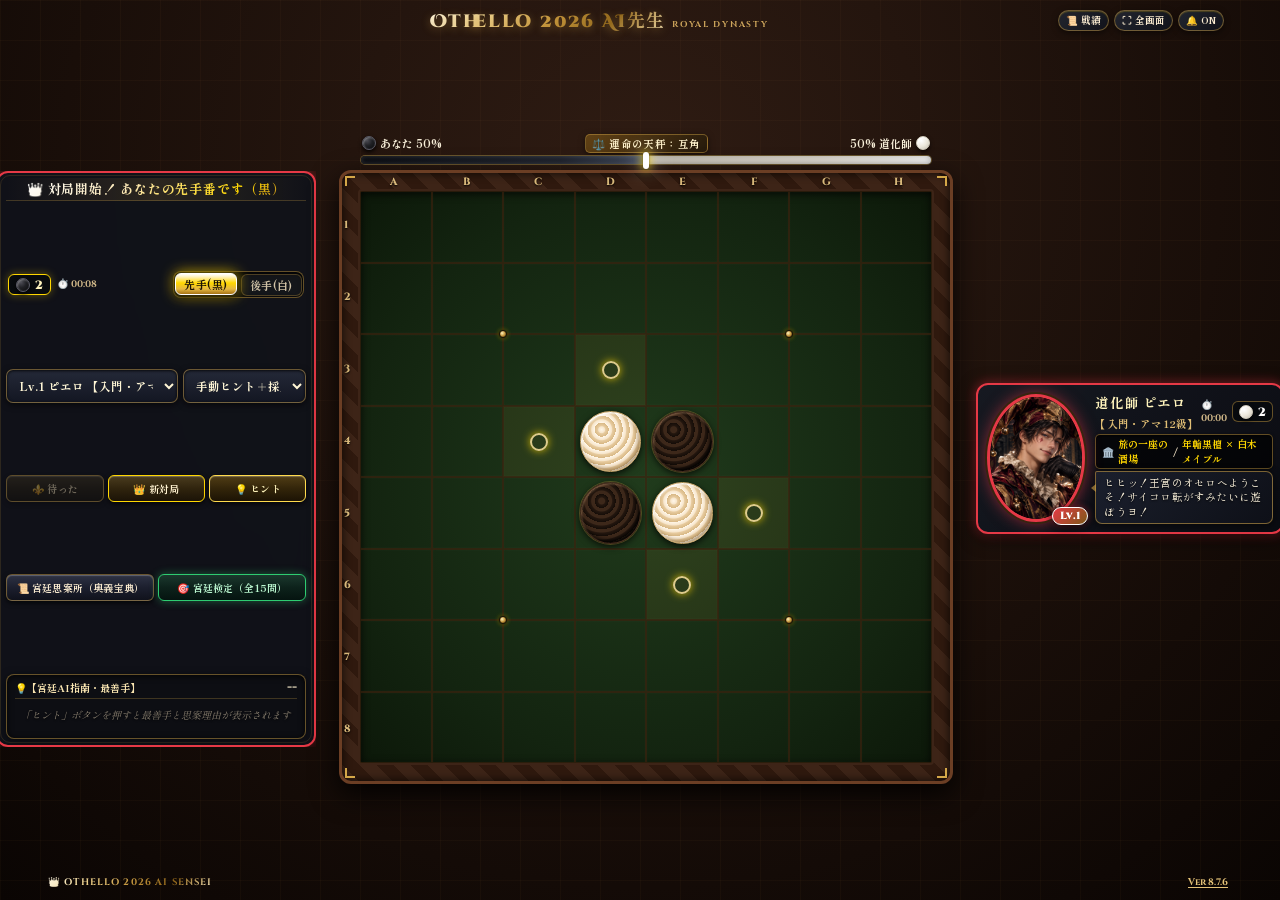
==== commit 0d1d0a6d: "Add files via upload" ====
--- a/index.html
+++ b/index.html
@@ -2,11 +2,13 @@
 <!-- ==========================================================================
   【オセロプログラム メインHTML構造】
   ファイル名: othello_ai_sensei.html
-  バージョン: Ver 8.7.0 (2025/05/20)
+  バージョン: Ver 8.7.4 (2025/05/20)
   
-  [Ver 8.7.0] 2025/05/20 更新内容:
-  - 【教育体系完全統合＆講義コマ送り操作エディション】
-  - 講義コントロールカードを自動再生から「◀ 前のステップ」「次のステップ ▶」のコマ送り方式へ刷新。
+  [Ver 8.7.4] 2025/05/20 更新内容:
+  - 【教育体系・盤面数理完全適合エディション】
+  - 思案所内の定石表記を「兎定石・牛定石・虎定石」に完全統一。
+  - 虎定石の手順（平行取り）を是正し、出典のない記述を全廃。
+  - 第4奥義の説明文を正当な「クサビ打ちによる辺の分断」に修正。
 ========================================================================== -->
 
 <!DOCTYPE html>
@@ -641,14 +643,14 @@
                         <span>🌱 第3奥義：至高の手筋「中割り」</span>
                         <button type="button" class="btn-inline-drill" onclick="startLectureMode('lec-3')">盤面講義を見る 📖</button>
                     </div>
-                    <div>相手の打てる場所（①〜⑨）を削り取り、安全な逃げ場をなくして危険マスへ自滅させるオセロ最強手筋を学びます。</div>
+                    <div>相手の打てる場所を削り取り、安全な逃げ場をなくして危険マスへ自滅させるオセロ最強手筋を学びます。</div>
                 </div>
                 <div class="manual-card">
                     <div class="manual-card-title">
-                        <span>💎 第4奥義：Cマスの罠とウイング破り</span>
+                        <span>💎 第4奥義：辺の攻防とクサビ打ち</span>
                         <button type="button" class="btn-inline-drill" onclick="startLectureMode('lec-4')">盤面講義を見る 📖</button>
                     </div>
-                    <div>相手のウイングの隙間にあえてCマスからクサビを打ち込み、角を確定強奪する高度な辺の攻防を実演します。</div>
+                    <div>相手が作った辺の隙間にクサビを打ち込み、角を取られずに相手の陣形を分断する高度な辺の攻防を実演します。</div>
                 </div>
                 <div class="manual-card">
                     <div class="manual-card-title">
@@ -691,7 +693,7 @@
                         <button type="button" class="btn-inline-drill" onclick="startLectureMode('lec-3')">講義 📖</button>
                     </div>
                     <div style="margin-bottom:6px;">
-                        <b>🌱 中割り（なかわり）：</b>外側に石を露出させず、内側の石だけを返す着手。相手の打てる場所を増やさず、安全な逃げ場を削り取って自滅へ追い込みます。
+                        <b>🌱 中割り（なかわり）：</b>外側に石を露出させず、内側の石だけを返す着手。相手の打てるマス数を増やさず、安全な逃げ場を削り取って自滅へ追い込みます。
                     </div>
                     <div style="margin-bottom:6px;">
                         <b>🧱 壁（かべ）：</b>外側に自分の石がずらりと一直線に並んでしまうこと。相手に無数の足場を与えてしまうため、敗着の典型とされます。
@@ -707,17 +709,17 @@
                 <!-- 📖 三大王道定石セクション -->
                 <div class="manual-card" id="term-sec-openings">
                     <div class="manual-card-title">
-                        <span>📖 三大王道定石の系譜（虎・牛・馬）</span>
+                        <span>📖 三大王道定石の系譜（兎・牛・虎）</span>
                         <button type="button" class="btn-inline-drill" onclick="startLectureMode('lec-openings')">定石実演講義 📖</button>
                     </div>
                     <div style="margin-bottom:6px;">
-                        <b>🐯 虎定石（トラ・平行取り）：</b>初手F5に対し平行取りD6や縦取りから展開する王道定石。中央を制圧し主導権を握りやすい基本形です。
+                        <b>🐰 兎定石（ウサギ・平行取り）：</b>初手F5に対し平行取りD6からC5と打つ王道定石。初心者でも確実にきれいな中割りが決まるオセロの基本形です。
                     </div>
                     <div style="margin-bottom:6px;">
                         <b>🐮 牛定石（ウシ・縦取り）：</b>縦取りF6からC4に打つ重厚な定石。内側をガッチリ固める堅実な棋風に向いています。
                     </div>
                     <div>
-                        <b>🐴 馬定石（ウマ・斜め取り）：</b>斜め取りF4からE3に展開する名定石。後手（白）が高勝率を誇る柔軟な陣形です。
+                        <b>🐯 虎定石（トラ・平行取り）：</b>初手F5に対し平行取りD6からC3に展開する王道定石。中央を制圧し手数を重視する基本形です。
                     </div>
                 </div>
             </div>
@@ -738,7 +740,7 @@
     <!-- フッター -->
     <footer class="app-footer">
         <div class="footer-brand"><span>👑 OTHELLO 2026 AI SENSEI</span></div>
-        <div class="footer-version" id="versionBadge" title="歴代バージョン年代記を開く">Ver 8.7.0</div>
+        <div class="footer-version" id="versionBadge" title="歴代バージョン年代記を開く">Ver 8.7.4</div>
     </footer>
 
     <div class="bottom-safe-space"></div>
@@ -749,3 +751,4 @@
 </body>
 </html>
 
+
--- a/othello_ai_sensei_css.css
+++ b/othello_ai_sensei_css.css
@@ -2,12 +2,13 @@
 /* ==========================================================================
   【オセロプログラム スタイルシート（バロック王朝美術デザイン）】
   ファイル名: othello_ai_sensei_css.css
-  バージョン: Ver 8.7.0 (2025/05/20)
+  バージョン: Ver 8.7.6 (2025/05/20)
   
-  [Ver 8.7.0] 2025/05/20 更新内容:
-  - 【教育体系完全統合＆講義コマ送り操作エディション】
-  - 講義カード下部のコマ送りボタン群（◀ 前のステップ / 次のステップ ▶）の黄金比レイアウトを最適化。
-  - 講義用「相手の打てるマス（①〜⑨）」丸数字マーカー（.mobility-marker）の王朝スタイルを完全統合。
+  [Ver 8.7.6] 2025/05/20 更新内容:
+  - 【教育体系・実在棋譜盤面完全適合エディション】
+  - 天秤ゲージのトラック枠（overflow: visible）と白熱スパーク針の視認性を完全保証。
+  - 正解時に展開される「過去の間違い試行履歴と正解手の順次対比カード」スタイルを追加。
+  - 全10ステージのバロック美術テーマ、3ゾーン構成、固定スロット高を100%完全保護。
 ========================================================================== */
 
 * {
@@ -437,14 +438,17 @@
     border: 1px solid var(--gold-border); padding: 1px 6px; border-radius: 5px;
     box-shadow: 0 2px 6px rgba(0, 0, 0, 0.5); letter-spacing: 0.04em;
 }
+
+/* 天秤トラック枠：針（スパーク）を切り取らないよう overflow: visible に改善 */
 .battle-track {
-    position: relative; height: 9px; background: #111318; border: 1.5px solid var(--gold-border);
-    border-radius: 6px; overflow: hidden; display: flex; box-shadow: inset 0 2px 5px rgba(0, 0, 0, 0.9);
-}
-.battle-center-mark { position: absolute; left: 50%; top: 0; bottom: 0; width: 1.5px; background: rgba(255, 255, 255, 0.35); z-index: 10; transform: translateX(-50%); }
-
-.battle-power-player { height: 100%; transition: width 0.45s cubic-bezier(0.2, 0.9, 0.3, 1); position: relative; }
-.battle-power-opponent { height: 100%; flex: 1; transition: all 0.45s cubic-bezier(0.2, 0.9, 0.3, 1); position: relative; }
+    position: relative; height: 10px; background: #111318; border: 1.5px solid var(--gold-border);
+    border-radius: 6px; display: flex; box-shadow: inset 0 2px 5px rgba(0, 0, 0, 0.9);
+    overflow: visible !important;
+}
+.battle-center-mark { position: absolute; left: 50%; top: -1px; bottom: -1px; width: 1.5px; background: rgba(255, 255, 255, 0.5); z-index: 10; transform: translateX(-50%); }
+
+.battle-power-player { height: 100%; transition: width 0.45s cubic-bezier(0.2, 0.9, 0.3, 1); position: relative; border-radius: 4px 0 0 4px; }
+.battle-power-opponent { height: 100%; flex: 1; transition: all 0.45s cubic-bezier(0.2, 0.9, 0.3, 1); position: relative; border-radius: 0 4px 4px 0; }
 
 .gauge-player-black .battle-power-player {
     background: linear-gradient(90deg, #0d0f14 0%, #20242e 70%, #414a5d 100%);
@@ -464,10 +468,12 @@
     box-shadow: inset 0 0 4px rgba(255, 255, 255, 0.15);
 }
 
+/* 白熱スパーク針：中央と移動位置でクッキリ視認できるよう強化 */
 .battle-clash-spark {
-    position: absolute; top: -2px; width: 5px; height: 13px; background: #ffffff; border-radius: 2px;
-    box-shadow: 0 0 8px #ffd700, 0 0 14px #ffffff; transform: translateX(-50%); z-index: 15;
+    position: absolute; top: -3.5px; width: 6px; height: 17px; background: #ffffff; border-radius: 3px;
+    box-shadow: 0 0 10px #ffd700, 0 0 20px #ffffff, 0 0 2px #000; transform: translateX(-50%); z-index: 20;
     transition: left 0.45s cubic-bezier(0.2, 0.9, 0.3, 1);
+    pointer-events: none;
 }
 
 .dynasty-board-chassis {
@@ -546,6 +552,7 @@
     padding: 0 4px; border-radius: 3px; z-index: 12; box-shadow: 0 1px 4px rgba(0,0,0,0.8);
 }
 
+/* ガイドリング（打てるマス） */
 .can-place { background-color: rgba(212, 167, 72, 0.08); }
 .can-place::after {
     content: ""; position: absolute; width: 14px; height: 14px; border-radius: 50%;
@@ -585,6 +592,7 @@
 .toast-best { background: linear-gradient(135deg, rgba(38, 32, 15, 0.96) 0%, rgba(20, 16, 6, 0.98) 100%); border: 1.5px solid #ffd700; color: #fff6c9; box-shadow: 0 0 24px rgba(255, 215, 0, 0.75); }
 .toast-good { background: linear-gradient(135deg, rgba(22, 35, 28, 0.96) 0%, rgba(10, 20, 14, 0.98) 100%); border: 1.5px solid #2ecc71; color: #d4f8e2; box-shadow: 0 0 20px rgba(46, 204, 113, 0.6); }
 .toast-bad { background: linear-gradient(135deg, rgba(45, 15, 15, 0.96) 0%, rgba(22, 8, 8, 0.98) 100%); border: 1.5px solid #ff4d4d; color: #ffd8d8; box-shadow: 0 0 24px rgba(255, 77, 77, 0.75); }
+.toast-invalid { background: linear-gradient(135deg, rgba(38, 30, 16, 0.96) 0%, rgba(20, 16, 8, 0.98) 100%); border: 1.5px solid #e5b842; color: #fff4bd; box-shadow: 0 0 20px rgba(229, 184, 66, 0.7); font-size: 11px; padding: 6px 14px; }
 .toast-pass { background: linear-gradient(135deg, rgba(36, 28, 14, 0.96) 0%, rgba(18, 14, 6, 0.98) 100%); border: 2px solid #ffd700; color: #fff5cc; box-shadow: 0 0 28px rgba(255, 215, 0, 0.85); font-size: 14px; padding: 10px 20px; }
 .toast-finish { background: linear-gradient(135deg, rgba(40, 32, 10, 0.98) 0%, rgba(15, 12, 3, 0.98) 100%); border: 2.5px solid #ffd700; color: #ffffff; box-shadow: 0 0 35px rgba(255, 215, 0, 0.95); font-size: 16px; padding: 12px 24px; }
 
@@ -625,6 +633,16 @@
 .stone-face-back { transform: rotateX(180deg) translateZ(1.5px); }
 .stone-edge-rim { position: absolute; inset: 0; border-radius: 50%; transform: translateZ(0px); border: 1px solid rgba(45, 42, 38, 0.85); transition: background 0.6s ease; }
 
+/* 🌟 講義・反転石の金枠パルスハイライト演出 */
+.lecture-flipped-highlight {
+    box-shadow: inset 0 0 0 2.5px #ffd700, inset 0 0 16px rgba(255, 215, 0, 0.9) !important;
+    animation: flipped-pulse 1.2s infinite alternate ease-in-out !important;
+}
+@keyframes flipped-pulse {
+    0% { transform: scale(1); box-shadow: inset 0 0 0 2px #d4a748, inset 0 0 8px rgba(212, 167, 72, 0.5); }
+    100% { transform: scale(1.05); box-shadow: inset 0 0 0 3px #ffffff, inset 0 0 20px rgba(255, 215, 0, 1); }
+}
+
 /* 🎯 ドリル・検定専用マス演出 */
 .drill-correct-pulse {
     box-shadow: inset 0 0 0 3px #2ecc71, inset 0 0 22px rgba(46, 204, 113, 0.95) !important;
@@ -670,51 +688,75 @@
     box-shadow: 0 0 14px rgba(255, 215, 0, 0.8), 0 2px 6px rgba(0,0,0,0.8);
 }
 
-/* 🌟 講義用：数字マーカー（①〜⑨）スタイル */
+/* マーカー中央配置エンジン */
+.mobility-marker-wrap {
+    position: absolute; inset: 0;
+    display: flex; align-items: center; justify-content: center;
+    gap: 3px; z-index: 25; pointer-events: none;
+}
+
 .mobility-marker {
-    position: absolute; width: clamp(16px, 3.8vw, 22px); height: clamp(16px, 3.8vw, 22px);
+    position: relative;
+    width: clamp(16px, 3.6vw, 21px);
+    height: clamp(16px, 3.6vw, 21px);
     border-radius: 50%; display: flex; align-items: center; justify-content: center;
-    font-family: 'Cinzel', serif; font-size: clamp(10px, 2.4vw, 13px); font-weight: 900;
-    z-index: 25; pointer-events: none;
-    box-shadow: 0 2px 8px rgba(0, 0, 0, 0.85);
-    animation: marker-pop-in 0.3s cubic-bezier(0.18, 0.89, 0.32, 1.25) forwards;
+    font-family: 'Cinzel', serif;
+    font-size: clamp(9.5px, 2.2vw, 12px);
+    font-weight: 900; pointer-events: none;
+    box-shadow: 0 2px 6px rgba(0, 0, 0, 0.85);
+    animation: marker-pop-in 0.28s cubic-bezier(0.18, 0.89, 0.32, 1.25) forwards;
 }
 @keyframes marker-pop-in {
     0% { transform: scale(0.2) translateY(-4px); opacity: 0; }
     100% { transform: scale(1) translateY(0); opacity: 1; }
 }
 
-.marker-before {
+.mobility-marker.marker-player {
+    background: linear-gradient(135deg, #1c1912 0%, #0a0a0c 100%);
+    border: 1.6px solid #ffd700;
+    color: #ffd700;
+    box-shadow: 0 0 10px rgba(255, 215, 0, 0.8), 0 2px 5px rgba(0,0,0,0.9);
+}
+
+.mobility-marker.marker-opponent { border: 1.6px solid #ffffff; }
+
+.marker-opponent.marker-before {
     background: linear-gradient(135deg, #3a86ff 0%, #004e92 100%);
-    border: 1.5px solid #ffffff; color: #ffffff;
-    box-shadow: 0 0 10px rgba(58, 134, 255, 0.8);
-}
-
-.marker-bad {
+    color: #ffffff;
+    box-shadow: 0 0 10px rgba(58, 134, 255, 0.85);
+}
+
+.marker-opponent.marker-bad {
     background: linear-gradient(135deg, #ff4d4d 0%, #b30000 100%);
-    border: 1.5px solid #ffffff; color: #ffffff;
-    box-shadow: 0 0 12px rgba(255, 77, 77, 0.9);
+    color: #ffffff;
+    box-shadow: 0 0 12px rgba(255, 77, 77, 0.95);
     animation: marker-bad-pulse 1.2s infinite alternate ease-in-out;
 }
 @keyframes marker-bad-pulse {
     from { transform: scale(0.92); box-shadow: 0 0 6px #ff4d4d; }
-    to { transform: scale(1.08); box-shadow: 0 0 16px #ff0000; }
-}
-
-.marker-good {
+    to { transform: scale(1.08); box-shadow: 0 0 14px #ff0000; }
+}
+
+.marker-opponent.marker-good {
     background: linear-gradient(135deg, #2ecc71 0%, #157347 100%);
-    border: 1.5px solid #ffffff; color: #ffffff;
+    color: #ffffff;
     box-shadow: 0 0 14px rgba(46, 204, 113, 0.95);
     animation: marker-good-glow 1.2s infinite alternate ease-in-out;
 }
 @keyframes marker-good-glow {
     from { transform: scale(0.95); box-shadow: 0 0 8px #2ecc71; }
-    to { transform: scale(1.1); box-shadow: 0 0 18px #5ef7a2; }
-}
-
-/* ==========================================================================
-  【ゾーン③：操作・説明共通固定ゾーン】
-========================================================================== */
+    to { transform: scale(1.1); box-shadow: 0 0 16px #5ef7a2; }
+}
+
+.btn-retry-pulse {
+    animation: retry-btn-glow-pulse 1.3s infinite alternate ease-in-out !important;
+}
+@keyframes retry-btn-glow-pulse {
+    0% { transform: scale(1); box-shadow: 0 0 6px rgba(255, 215, 0, 0.4); border-color: #ffd700; }
+    100% { transform: scale(1.06); box-shadow: 0 0 16px rgba(255, 215, 0, 0.95); border-color: #ffffff; color: #ffffff; }
+}
+
+/* ゾーン③：操作・説明共通固定ゾーン */
 .player-control-zone {
     width: min(98vw, 440px);
     height: var(--slot-fixed-height);
@@ -932,17 +974,41 @@
 .lecture-explain-box {
     background: rgba(0, 0, 0, 0.5); border: 1px solid rgba(212, 167, 72, 0.3);
     border-radius: 6px; padding: 4px 8px; font-size: 10.5px; line-height: 1.4; color: #fff4bd;
-    overflow-y: auto; margin-top: 2px; flex: 1; min-height: 0;
-}
-.lecture-step-log { margin-bottom: 3px; padding-bottom: 2px; border-bottom: 1px dashed rgba(255, 255, 255, 0.15); }
+    overflow-y: auto; margin-top: 2px; flex: 1; min-height: 0; scroll-behavior: smooth;
+}
+.lecture-step-log { margin-bottom: 4px; padding-bottom: 3px; border-bottom: 1px dashed rgba(255, 255, 255, 0.15); }
 .lecture-step-log:last-child { margin-bottom: 0; border-bottom: none; }
 .lecture-step-log b { color: #5ef7a2; font-size: 11px; }
+
+/* 講義用：Before ➔ After 数値対比並列HUDボックス */
+.lecture-mobility-compare-box {
+    display: flex; flex-direction: column; gap: 3px; margin: 4px 0 2px 0;
+    padding: 4px 6px; border-radius: 6px;
+    background: linear-gradient(135deg, rgba(16, 20, 30, 0.95) 0%, rgba(8, 10, 16, 0.98) 100%);
+    border: 1px solid rgba(212, 167, 72, 0.35); box-shadow: inset 0 1px 3px rgba(0,0,0,0.8);
+}
+.compare-header-title { font-size: 9.5px; font-weight: 800; color: #ffd700; display: flex; align-items: center; gap: 4px; }
+.compare-grid-row { display: flex; justify-content: space-between; align-items: center; font-size: 10px; padding: 1.5px 2px; border-radius: 4px; }
+.compare-grid-row.player-row { background: rgba(0, 0, 0, 0.3); }
+.compare-grid-row.opponent-row { background: rgba(255, 255, 255, 0.05); }
+
+.compare-badge-val {
+    font-family: 'Cinzel', serif; font-size: 10.5px; font-weight: 900;
+    display: inline-flex; align-items: center; gap: 4px;
+}
+.diff-tag {
+    font-size: 9px; font-weight: 900; padding: 0 4px; border-radius: 3px; line-height: 1.3;
+}
+.diff-tag.diff-good { background: #2ecc71; color: #042415; }
+.diff-tag.diff-bad { background: #ff4d4d; color: #ffffff; }
+.diff-tag.diff-same { background: rgba(255, 255, 255, 0.15); color: #e0d0b0; }
+
 .lecture-solution-card {
     background: rgba(46, 204, 113, 0.15); border: 1px solid #2ecc71; border-radius: 6px;
     padding: 3px 6px; color: #d4f8e2; font-size: 10px; font-weight: 800; margin-top: 2px;
 }
 
-/* 🌟 コマ送りボタングリッド */
+/* 講義ボタングリッド */
 .lecture-actions-bar {
     display: flex; justify-content: space-between; align-items: center; margin-top: 2px;
     padding-top: 3px; border-top: 1px solid rgba(212, 167, 72, 0.25); gap: 3.5px; flex-wrap: nowrap; flex-shrink: 0;
@@ -985,7 +1051,7 @@
 /* ④ 🎯 検定解答カード */
 .drill-control-card {
     display: none; background: linear-gradient(145deg, rgba(20, 24, 34, 0.98) 0%, rgba(10, 12, 18, 0.99) 100%);
-    border: 2px solid #ffd700; border-radius: 12px; padding: 8px 11px;
+    border: 2px solid #ffd700; border-radius: 12px; padding: 7px 10px;
     box-shadow: 0 8px 24px rgba(0, 0, 0, 0.9), 0 0 20px rgba(255, 215, 0, 0.45);
     flex-direction: column; justify-content: space-between; text-align: left;
     animation: popup-fade-in 0.28s cubic-bezier(0.18, 0.89, 0.32, 1.25) forwards;
@@ -996,28 +1062,85 @@
 .drill-topic-badge { font-size: 11px; font-weight: 900; color: #ffd700; display: inline-flex; align-items: center; gap: 4px; }
 .drill-diff-badge { font-family: 'Cinzel', serif; font-size: 9.5px; font-weight: 900; padding: 1.5px 6px; border-radius: 4px; background: rgba(255, 215, 0, 0.15); border: 1px solid #ffd700; color: #fff4bd; }
 
-.drill-question-box { font-size: 12px; font-weight: 800; color: #ffffff; line-height: 1.38; margin-top: 2px; flex-shrink: 0; }
-.drill-question-sub { font-size: 10px; color: #ecd08c; margin-top: 1px; }
-
+.drill-question-box { font-size: 11.5px; font-weight: 800; color: #ffffff; line-height: 1.35; margin-top: 2px; flex-shrink: 0; }
+.drill-question-sub { font-size: 9.5px; color: #ecd08c; margin-top: 1px; }
+
+/* 検定解説ボックス：着手後に100%確実に展開表示 */
 .drill-feedback-box {
-    display: none; border-radius: 6px; padding: 5px 8px; font-size: 10.5px; line-height: 1.45;
-    margin-top: 3px; animation: popup-fade-in 0.25s ease forwards;
-    flex: 1; min-height: 0; overflow-y: auto; box-sizing: border-box;
+    display: none; border-radius: 6px; padding: 4px 7px; font-size: 10px; line-height: 1.4;
+    margin-top: 2px; animation: popup-fade-in 0.25s ease forwards;
+    flex: 1; min-height: 0; overflow-y: auto; box-sizing: border-box; scroll-behavior: smooth;
 }
 .drill-feedback-box.correct {
-    display: block; background: rgba(14, 46, 26, 0.92); border: 1.5px solid #2ecc71; color: #d4f8e2;
+    display: block !important; background: rgba(14, 46, 26, 0.92); border: 1.5px solid #2ecc71; color: #d4f8e2;
     box-shadow: 0 0 14px rgba(46, 204, 113, 0.45);
 }
 .drill-feedback-box.wrong {
-    display: block; background: rgba(48, 14, 14, 0.92); border: 1.5px solid #ff4d4d; color: #ffd8d8;
+    display: block !important; background: rgba(48, 14, 14, 0.92); border: 1.5px solid #ff4d4d; color: #ffd8d8;
     box-shadow: 0 0 14px rgba(255, 77, 77, 0.45);
 }
 
 .drill-reason-act {
-    margin-bottom: 3px; padding-bottom: 2px; border-bottom: 1px dashed rgba(255, 255, 255, 0.15);
+    margin-bottom: 2px; padding-bottom: 2px; border-bottom: 1px dashed rgba(255, 255, 255, 0.15);
 }
 .drill-reason-act:last-child { margin-bottom: 0; padding-bottom: 0; border-bottom: none; }
-.drill-reason-act b { color: #ffd700; font-size: 11px; }
+.drill-reason-act b { color: #ffd700; font-size: 10.5px; }
+
+/* 🌟 検定用：石数＆手数のダブル完全対比HUDボックス */
+.drill-mobility-compare-box {
+    display: flex; flex-direction: column; gap: 2.5px; margin: 2px 0 4px 0;
+    padding: 4px 6px; border-radius: 6px;
+    background: linear-gradient(135deg, rgba(14, 18, 26, 0.98) 0%, rgba(6, 8, 12, 0.99) 100%);
+    border: 1.5px solid rgba(212, 167, 72, 0.45); box-shadow: inset 0 1px 4px rgba(0,0,0,0.9), 0 2px 6px rgba(0,0,0,0.6);
+}
+
+.drill-compare-section {
+    display: flex; flex-direction: column; gap: 1.5px;
+    padding: 2.5px 5px; border-radius: 5px;
+}
+.drill-compare-section.section-your-move {
+    background: rgba(230, 57, 70, 0.15); border: 1px solid rgba(230, 57, 70, 0.4);
+}
+.drill-compare-section.section-correct-move {
+    background: rgba(46, 204, 113, 0.15); border: 1px solid rgba(46, 204, 113, 0.4);
+}
+.drill-compare-section.section-single-correct {
+    background: rgba(46, 204, 113, 0.13); border: 1px solid rgba(46, 204, 113, 0.35);
+}
+
+.drill-compare-header {
+    font-size: 9px; font-weight: 900; display: flex; align-items: center; justify-content: space-between; margin-bottom: 1px;
+}
+.section-your-move .drill-compare-header { color: #ff9e9e; }
+.section-correct-move .drill-compare-header,
+.section-single-correct .drill-compare-header { color: #5ef7a2; }
+
+.drill-compare-row {
+    display: flex; justify-content: space-between; align-items: center; font-size: 9px; padding: 1px 2px;
+}
+.drill-compare-row span:first-child { color: #ecd08c; font-weight: 800; white-space: nowrap; }
+
+.drill-compare-summary {
+    font-size: 9px; line-height: 1.35; color: #fff4bd; padding: 2px 5px;
+    background: rgba(0, 0, 0, 0.5); border-radius: 4px; border-left: 2.5px solid #ffd700; margin-top: 1px;
+}
+
+/* 🌟 正解時：過去の間違い試行履歴と正解手の順次対比カードスタイル */
+.drill-attempt-history-box {
+    display: flex; flex-direction: column; gap: 3px; margin: 3px 0 2px 0;
+    padding: 4px 6px; border-radius: 6px;
+    background: rgba(0, 0, 0, 0.45); border: 1px solid rgba(212, 167, 72, 0.3);
+}
+.drill-attempt-title {
+    font-size: 9.5px; font-weight: 900; color: #ffd700; margin-bottom: 1px;
+    display: flex; align-items: center; justify-content: space-between;
+}
+.drill-attempt-item {
+    font-size: 9px; line-height: 1.35; color: #ffd8d8;
+    background: rgba(230, 57, 70, 0.12); border: 1px dashed rgba(230, 57, 70, 0.35);
+    padding: 2.5px 5px; border-radius: 4px;
+}
+.drill-attempt-item b { color: #ffffff; }
 
 .drill-actions-bar {
     display: flex; justify-content: space-between; align-items: center; margin-top: 3px;
@@ -1029,7 +1152,7 @@
 }
 .drill-btn-retry {
     background: linear-gradient(180deg, #442a1a 0%, #201209 100%); color: #ecd08c;
-    border: 1.5px solid rgba(212, 167, 72, 0.6); display: none;
+    border: 1.5px solid rgba(212, 167, 72, 0.6); display: inline-block;
 }
 .drill-btn-retry:hover { border-color: #ffd700; color: #fff; transform: translateY(-1px); }
 .drill-btn-lecture {
@@ -1169,7 +1292,7 @@
 }
 .stats-col { display: flex; flex-direction: column; gap: 1px; align-items: center; }
 .stats-col-title { font-size: 9px; color: #bfa882; font-weight: 700; }
-.stats-col-val { font-family: 'Cinzel', serif; font-size: 13px; font-weight: 900; color: #fff4bd; display: inline-flex; align-items: gap: 4px; }
+.stats-col-val { font-family: 'Cinzel', serif; font-size: 13px; font-weight: 900; color: #fff4bd; display: inline-flex; align-items: center; gap: 4px; }
 
 .ai-tactics-carte {
     background: linear-gradient(135deg, rgba(28, 24, 18, 0.94) 0%, rgba(14, 12, 10, 0.97) 100%);
@@ -1494,7 +1617,7 @@
     flex-shrink: 0; margin-left: auto;
 }
 
-/* 👑 3段階ピラミッド教育体系 専用スタイル定義 */
+/* 3段階ピラミッド教育体系スタイル定義 */
 .pyramid-step-card {
     border: 1.8px solid rgba(212, 167, 72, 0.55);
     background: linear-gradient(145deg, rgba(32, 36, 48, 0.92) 0%, rgba(14, 16, 24, 0.98) 100%);
@@ -1526,7 +1649,7 @@
     font-size: 9.5px; font-weight: 800; color: #ffadad; background: rgba(230, 57, 70, 0.15);
     border: 1px solid rgba(230, 57, 70, 0.5); padding: 2px 7px; border-radius: 5px; white-space: nowrap;
 }
-.pyramid-summary-text {
+.summary-text {
     font-size: 10.5px; color: #f2e9d2; line-height: 1.45; font-style: italic;
     background: rgba(0, 0, 0, 0.35); padding: 5px 8px; border-radius: 6px;
     border-left: 3px solid #ffd700;
@@ -1653,4 +1776,3 @@
     .opponent-avatar-frame { width: clamp(84px, 8.5vw, 98px); height: clamp(110px, 11vw, 128px); }
 }
 
-
